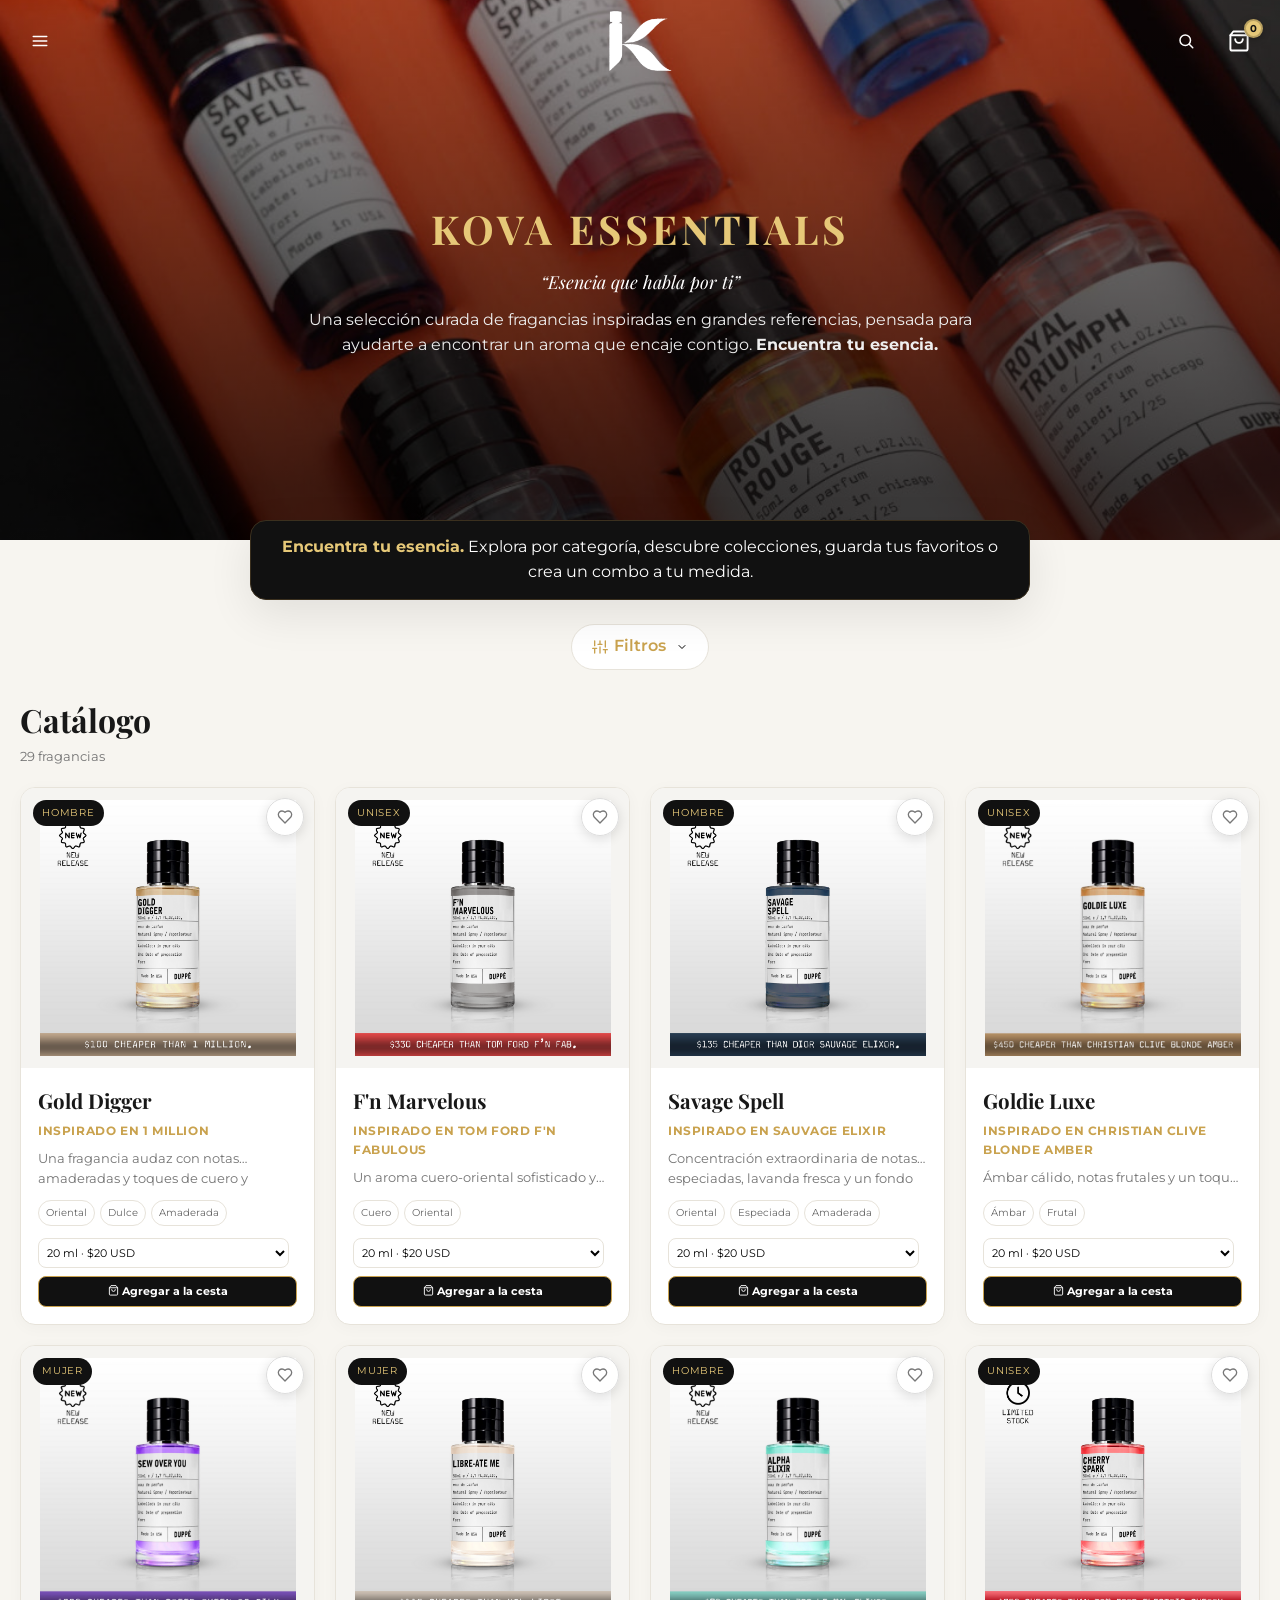
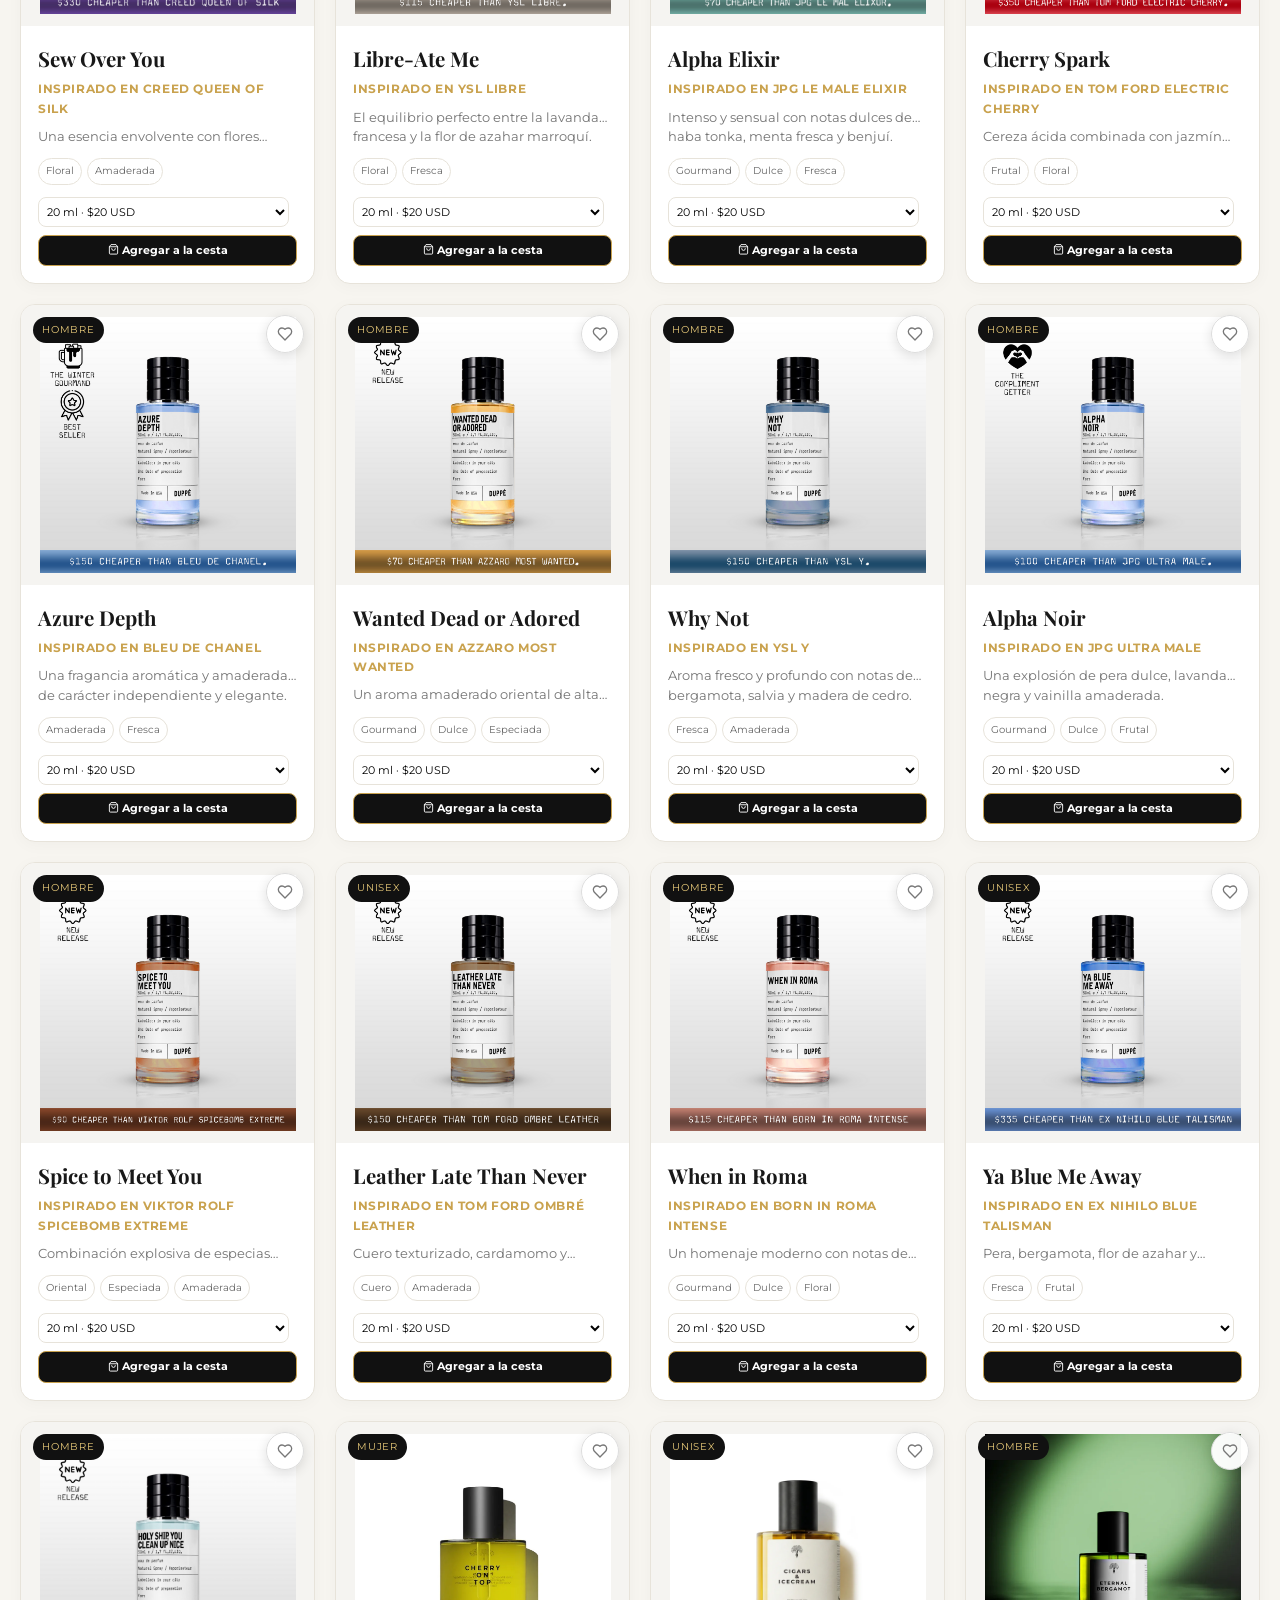
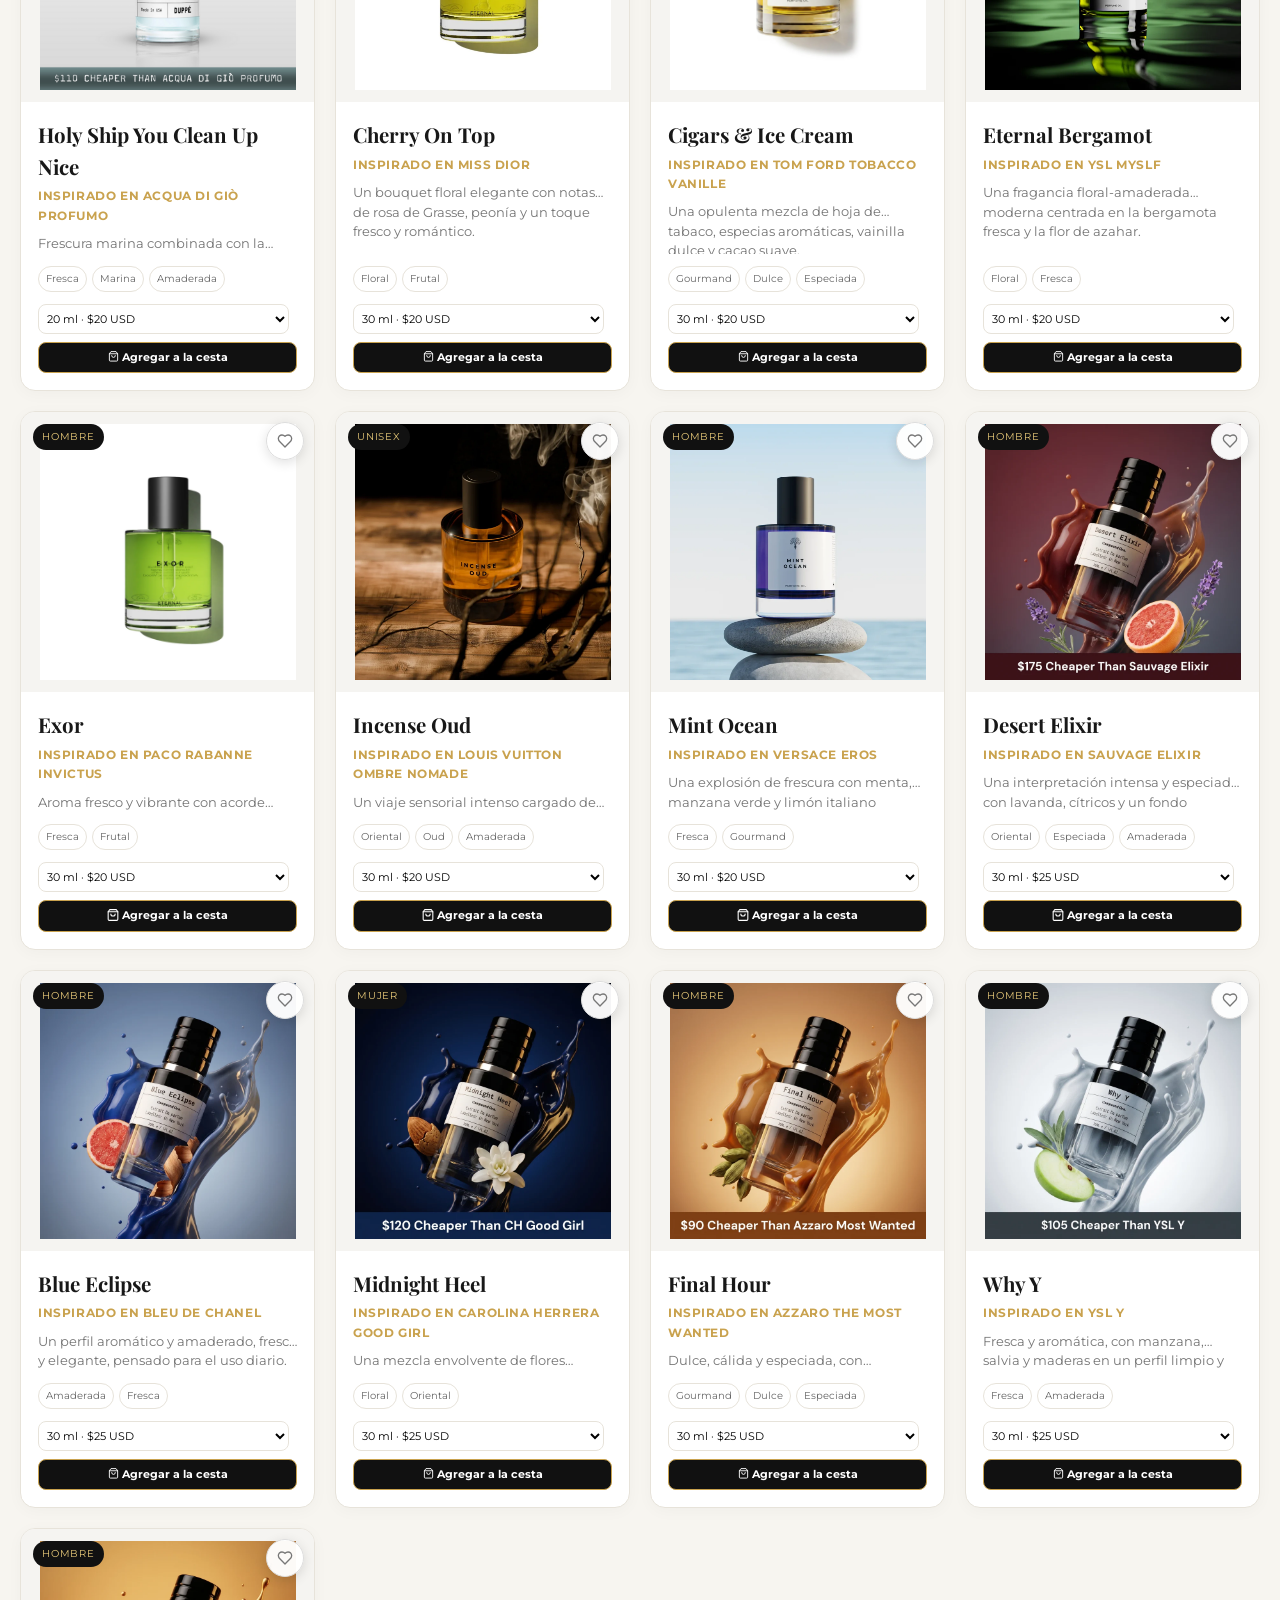
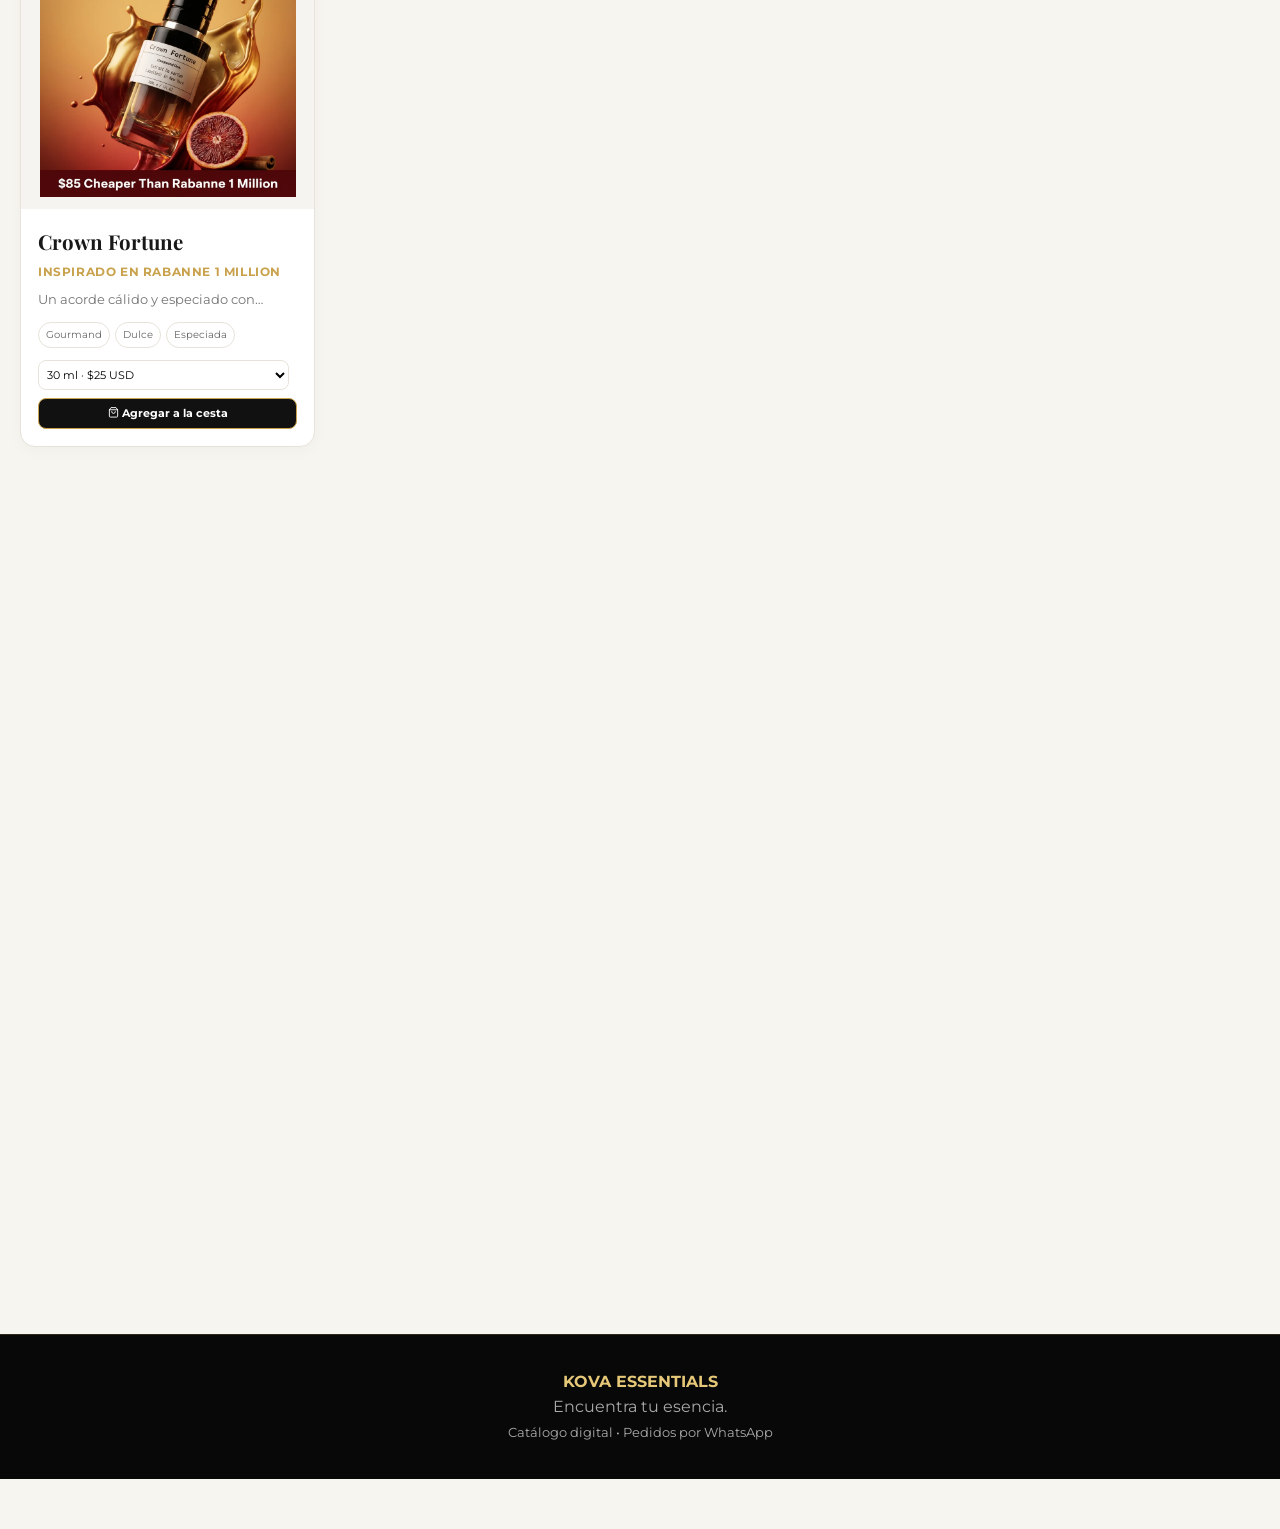
==== index.html @ 46541dad "Add files via upload" ====
<!DOCTYPE html>
<html lang="es">
<head>
<meta charset="UTF-8"><meta name="viewport" content="width=device-width, initial-scale=1.0">
<meta name="color-scheme" content="light dark">
<link rel="preload" as="image" href="img/portada.jpg.JPG">
<title>KOVA Essentials — Encuentra tu esencia</title>
<meta name="description" content="Catálogo de fragancias inspiradas en grandes referencias. Elige tu perfume, crea tu combo con descuento y pide por WhatsApp.">
<meta name="theme-color" content="#080808">
<link rel="preload" as="image" href="img/kova-k-blanca-transparente.png">
<link rel="preload" as="fetch" href="products.json" crossorigin>
<link rel="icon" href="data:image/svg+xml,%3Csvg xmlns=%22http://www.w3.org/2000/svg%22 viewBox=%220 0 64 64%22%3E%3Crect width=%2264%22 height=%2264%22 rx=%2214%22 fill=%22%23080808%22/%3E%3Ctext x=%2232%22 y=%2246%22 font-family=%22Georgia,serif%22 font-size=%2240%22 font-weight=%22700%22 text-anchor=%22middle%22 fill=%22%23c9a24e%22%3EK%3C/text%3E%3C/svg%3E">
<meta property="og:type" content="website">
<meta property="og:site_name" content="KOVA Essentials">
<meta property="og:locale" content="es_LA">
<meta property="og:title" content="KOVA Essentials — Encuentra tu esencia">
<meta property="og:description" content="Catálogo de fragancias inspiradas en grandes referencias. Elige tu perfume, crea tu combo con descuento y pide por WhatsApp.">
<!-- IMPORTANTE: reemplaza por la URL completa, ej. https://tudominio.com/img/portada.jpg -->
<meta property="og:image" content="img/portada.jpg.JPG">
<meta name="twitter:card" content="summary_large_image">
<link rel="preconnect" href="https://fonts.googleapis.com"><link rel="preconnect" href="https://fonts.gstatic.com" crossorigin>
<link href="https://fonts.googleapis.com/css2?family=Montserrat:wght@400;500;600;700&family=Playfair+Display:ital,wght@0,700;1,400&display=swap" rel="stylesheet">
<style>
:root{--ink:#080808;--ink2:#111;--gold:#c9a24e;--gold2:#e6c878;--cream:#f7f5f0;--card:#fff;--text:#181818;--muted:#747474;--line:#e7e3da;--shadow:0 14px 45px rgba(0,0,0,.09);--r:14px}
*{box-sizing:border-box;margin:0;padding:0} body{font-family:Montserrat,sans-serif;background:var(--cream);color:var(--text);line-height:1.55;padding-bottom:50px} body.modal-open{overflow:hidden;height:100vh;touch-action:none} h1,h2,h3,.brand-font{font-family:'Playfair Display',serif} button,input,select{font:inherit} button{cursor:pointer}
header{position:sticky;top:0;left:0;right:0;height:0;z-index:1000;background:transparent;color:#fff;border-bottom:0;backdrop-filter:none;-webkit-backdrop-filter:none}
.header-container{position:absolute;top:0;left:0;right:0;padding:calc(8px + env(safe-area-inset-top,0px)) max(18px,calc((100% - 1284px)/2)) 8px;display:grid;grid-template-columns:1fr auto 1fr;align-items:center;gap:16px;min-height:calc(82px + env(safe-area-inset-top,0px));z-index:12}.header-left{justify-self:start}.header-right{justify-self:end;display:flex;align-items:center;gap:8px}.logo{display:flex;align-items:center;justify-content:center;text-decoration:none;width:86px;height:82px;overflow:visible}.logo-image{width:64px;height:64px;object-fit:contain;display:block;transition:opacity .25s ease,transform .2s ease}.menu-icon-btn,.header-icon-btn{width:44px;height:44px;border:0;background:transparent;color:#fff;border-radius:0;display:grid;place-items:center;font-size:1.14rem;transition:color .25s ease,transform .2s ease;box-shadow:none;text-shadow:0 2px 8px rgba(0,0,0,.82)}.menu-icon-btn:hover,.header-icon-btn:hover{background:transparent;transform:translateY(-1px)}.explore{position:relative}.explore-menu{position:absolute;top:calc(100% + 10px);left:0;width:245px;background:#111;border:1px solid #3a3120;border-radius:12px;padding:8px;display:none;box-shadow:0 20px 45px #0008}.explore.open .explore-menu{display:block}.explore.open .menu-icon-btn{background:#111;color:#fff}.explore.open .menu-icon-btn i{transform:none}.menu-icon-btn i{transition:none}.explore-menu button{width:100%;text-align:left;border:0;background:transparent;color:#eee;padding:11px 12px;border-radius:8px}.explore-menu button:hover{background:#1e1b16;color:var(--gold2)}
.cart-btn{position:relative;border:0;background:transparent;color:#fff;padding:0;width:46px;height:46px;display:grid;place-items:center;font-size:1.32rem;text-shadow:0 2px 9px rgba(0,0,0,.86);transition:color .25s ease,transform .2s ease}.cart-btn:hover{background:transparent;color:inherit;transform:translateY(-1px)}.cart-btn .label{display:none}.badge{position:absolute;right:-1px;top:1px;background:var(--gold2);color:#111;border-radius:50%;min-width:19px;height:19px;font-size:.63rem;font-weight:700;display:grid;place-items:center;border:2px solid rgba(0,0,0,.2);text-shadow:none;box-shadow:0 2px 7px rgba(0,0,0,.25)}




.search-panel{display:none;position:absolute;left:0;right:0;top:100%;padding:12px 18px 14px;background:rgba(247,245,240,.98);border-bottom:1px solid var(--line);box-shadow:0 10px 24px rgba(0,0,0,.08)}.search-panel.open{display:block}.search-panel-inner{max-width:720px;margin:auto;position:relative}.search-panel input{width:100%;height:46px;padding:0 46px 0 18px;border:1px solid var(--line);border-radius:24px;background:#fff;outline:none}.search-panel .search-submit{position:absolute;right:6px;top:5px;width:36px;height:36px;border:0;border-radius:50%;background:#111;color:#fff;display:grid;place-items:center}
.hero{position:relative;min-height:60vh;display:grid;place-items:center;text-align:center;overflow:hidden} .hero-slide{position:absolute;inset:0;background-size:cover;background-position:center;opacity:0;transition:opacity 1.2s,transform 8s;transform:scale(1.04)} .hero-slide.active{opacity:1;transform:scale(1)} .hero::after{content:"";position:absolute;inset:0;background:linear-gradient(180deg,#0005,#000b 90%)} .hero-content{position:relative;z-index:2;max-width:760px;padding:78px 20px 62px;color:#fff} .hero h1{font-size:clamp(1.65rem,3.5vw,2.5rem);letter-spacing:4px;color:var(--gold2)} .hero-tagline{font-family:'Playfair Display';font-style:italic;font-size:1.12rem;margin:8px 0 12px} .hero p{max-width:680px;margin:auto;color:#eee}
.intro{max-width:780px;margin:-20px auto 24px;position:relative;z-index:5;padding:14px 20px;background:#111;color:#fff;border:1px solid #3b301e;border-radius:16px;box-shadow:var(--shadow);text-align:center} .intro strong{color:var(--gold2)}

.controls{max-width:1280px;margin:auto;padding:0 20px 25px} 
.control-top{display:flex;gap:12px;align-items:center;justify-content:center;width:100%} 
.search{position:relative;flex:1;max-width:480px} 
.search input{width:100%;height:46px;padding:0 16px 0 44px;border:1px solid var(--line);border-radius:30px;background:#fff;outline:none} 
.search i{position:absolute;left:17px;top:50%;transform:translateY(-50%);color:var(--muted)}
.drawer-toggle{height:46px;background:#fff;border:1px solid var(--line);padding:0 20px;border-radius:30px;display:flex;align-items:center;gap:10px;font-weight:600;white-space:nowrap} 
.drawer-toggle span{color:var(--gold);display:flex;align-items:center;gap:6px} 
.drawer-toggle .fa-chevron-down{transition:transform .2s;font-size:.8rem}.drawer-toggle.open .fa-chevron-down{transform:rotate(180deg)}

.filter-drawer{display:none;background:#fff;border:1px solid var(--line);padding:18px;border-radius:12px;margin-top:12px} .filter-drawer.open{display:block} .filter-row{display:flex;gap:10px;flex-wrap:wrap} .filter-row select,.filter-row button{padding:10px 12px;border:1px solid var(--line);border-radius:9px;background:#fff} .filter-row button.active{background:#111;color:#fff;border-color:#111} .clear{color:#9b752d}
.catalog-head{max-width:1280px;margin:0 auto 18px;padding:0 20px;display:flex;justify-content:space-between;align-items:center} .catalog-head h2{font-size:2rem} .catalog-head small{color:var(--muted)} .catalog{max-width:1280px;margin:auto;padding:0 20px;display:grid;grid-template-columns:repeat(auto-fill,minmax(265px,1fr));gap:20px}
.card{background:var(--card);border:1px solid var(--line);border-radius:15px;overflow:hidden;box-shadow:0 3px 16px #00000008;transition:.25s;display:flex;flex-direction:column} .card:hover{transform:translateY(-4px);box-shadow:var(--shadow)} .pic{height:280px;background:#f5f4f1;position:relative} .pic img{width:100%;height:100%;object-fit:contain;padding:12px} .tag{position:absolute;left:12px;top:12px;background:#111;color:var(--gold2);padding:5px 9px;border-radius:20px;font-size:.65rem;text-transform:uppercase;letter-spacing:.8px} .fav{position:absolute;right:10px;top:10px;width:38px;height:38px;border-radius:50%;border:1px solid #ddd;background:rgba(255,255,255,.96);display:grid;place-items:center;color:#777;z-index:3;box-shadow:0 3px 12px rgba(0,0,0,.12);transition:.2s}.fav:hover{transform:scale(1.06);border-color:var(--gold);box-shadow:0 5px 16px rgba(0,0,0,.18)} .fav.active{color:#b58a2d;border-color:var(--gold);background:#fffaf0} .card-body{padding:17px;display:flex;flex-direction:column;flex:1} .card h3{font-size:1.28rem} .inspired{font-size:.78rem;color:var(--gold);font-weight:700;text-transform:uppercase;letter-spacing:.6px;margin:4px 0 9px} .desc{font-size:.84rem;color:var(--muted);flex:1;display:-webkit-box;-webkit-box-orient:vertical;-webkit-line-clamp:2;overflow:hidden;text-overflow:ellipsis;line-height:1.45;min-height:2.9em} .chips{display:flex;gap:5px;flex-wrap:wrap;margin:12px 0} .chip{font-size:.65rem;border:1px solid var(--line);padding:4px 7px;border-radius:20px;color:#666} .actions{display:grid;grid-template-columns:1fr auto;gap:8px} 

.variant{width:100%;padding:6px 4px;border:1px solid var(--line);border-radius:8px;background:#fff;font-size:.68rem !important;text-overflow:ellipsis;white-space:nowrap;overflow:hidden} 
.add{grid-column:1/-1;background:#111;color:#fff;border:1px solid var(--gold);padding:8px 4px;border-radius:8px;font-weight:700;font-size:.70rem !important;white-space:nowrap;line-height:1.2;min-width:0;overflow:hidden;text-overflow:ellipsis} .add:hover{background:var(--gold);color:#111}

.empty{grid-column:1/-1;text-align:center;padding:70px 20px;color:var(--muted)}
.section{max-width:1280px;margin:55px auto 0;padding:0 20px} .section-title{display:flex;align-items:end;justify-content:space-between;margin-bottom:16px} .collection-grid{display:grid;grid-template-columns:repeat(5,1fr);gap:12px} 

/* Estilos de las tarjetas de colecciones sin imágenes de fondo */
.collection{
  background:#111;
  color:#fff;
  border:1px solid #312818;
  border-radius:13px;
  padding:22px;
  min-height:140px;
  display:flex;
  flex-direction:column;
  justify-content:space-between;
  text-align:left;
  position: relative;
  overflow: hidden;
  transition: transform 0.3s ease, border-color 0.3s ease;
} 
.collection:hover{border-color:var(--gold); transform: translateY(-3px);} 
.collection h3{color:#fff; z-index: 2;} 
.collection small{color:#eee; margin-top:4px; z-index: 2;} 
.future{opacity:.55; background: #111 !important;}

.combo{background:#111;color:#fff;border-radius:16px;padding:25px;border:1px solid #40351f} .combo-grid{display:grid;grid-template-columns:1.2fr .8fr;gap:20px} .combo-list{display:grid;grid-template-columns:repeat(2,1fr);gap:8px;max-height:360px;overflow:auto;padding-right:5px} .combo-option{background:#181818;border:1px solid #292929;border-radius:9px;padding:10px;display:flex;gap:8px;align-items:center} .combo-option input{accent-color:var(--gold)} .combo-summary{background:#151515;border:1px solid #30291d;border-radius:12px;padding:18px;height:max-content;position:sticky;top:100px} .summary-line{display:flex;justify-content:space-between;margin:8px 0;color:#ddd} .summary-line.total{border-top:1px solid #3a3327;padding-top:12px;color:var(--gold2);font-size:1.25rem;font-weight:700} .combo-btn{width:100%;margin-top:14px;padding:12px;border:0;border-radius:8px;background:var(--gold);font-weight:700}
footer{margin-top:65px;background:#080808;color:#aaa;text-align:center;padding:35px 20px;border-top:1px solid #312818} footer strong{color:var(--gold2)}
.cart-overlay{position:fixed;inset:0;background:#0009;z-index:1090;display:none} .cart-overlay.open{display:block} .cart{position:fixed;right:-430px;top:0;width:min(430px,100%);height:100vh;height:100dvh;max-height:100dvh;background:#fff;z-index:1100;transition:.3s;display:flex;flex-direction:column;overflow:hidden} .cart.open{right:0} .cart-head{background:#111;color:#fff;padding:17px;display:flex;justify-content:space-between;align-items:center} .cart-head button{background:none;border:0;color:#fff;font-size:1.2rem} .cart-body{padding:18px;overflow-y:auto;overflow-x:hidden;flex:1 1 auto;min-height:0;-webkit-overflow-scrolling:touch} .cart-item{display:grid;grid-template-columns:65px 1fr;gap:10px;border-bottom:1px solid var(--line);padding-bottom:13px;margin-bottom:13px} .cart-item img{width:65px;height:65px;object-fit:contain;background:#f5f4f1;border-radius:8px} .qty{display:flex;gap:7px;align-items:center;margin-top:6px} .qty button{width:24px;height:24px;border:1px solid var(--line);background:#fff;border-radius:5px} .cart-foot{padding:14px 18px calc(14px + env(safe-area-inset-bottom));border-top:1px solid var(--line);background:#faf9f5;flex:0 0 auto;position:relative;z-index:2;box-shadow:0 -4px 14px rgba(0,0,0,.06)} .total{display:flex;justify-content:space-between;font-weight:700;margin-bottom:13px} .total b{color:#a27b28} .wa{display:block;text-align:center;text-decoration:none;background:#25d366;color:#fff;padding:13px;border-radius:8px;font-weight:700}
.modal{position:fixed;overflow:hidden;touch-action:auto;inset:0;background:#000a;z-index:1200;display:none;align-items:center;justify-content:center;padding:18px} .modal.open{display:flex} .modal-box{width:min(850px,100%);max-height:90vh;overflow:auto;background:#fff;border-radius:16px;padding:25px;position:relative} .modal-close{position:absolute;right:14px;top:12px;border:0;background:none;font-size:1.4rem} .detail{display:grid;grid-template-columns:320px 1fr;gap:25px} .detail img{width:100%;height:320px;object-fit:contain;background:#f5f4f1;border-radius:12px} .detail h2{font-size:2rem} .detail .meta{color:var(--gold);font-weight:700;text-transform:uppercase;font-size:.8rem}
@media(max-width:800px){.collection-grid{grid-template-columns:1fr 1fr} .combo-grid,.detail{grid-template-columns:1fr} .combo-list{grid-template-columns:1fr} .combo-summary{position:static} .nav .explore-btn span,.cart-btn span.label{display:none}}
@media(max-width:500px){.cart{height:100dvh;max-height:100dvh}.cart-head{padding:15px 16px}.cart-body{padding:14px}.cart-foot{padding:12px 14px calc(12px + env(safe-area-inset-bottom))}.wa{padding:14px 12px;min-height:48px;display:flex;align-items:center;justify-content:center}.total{margin-bottom:10px}.header-container{padding:calc(6px + env(safe-area-inset-top,0px)) max(12px,calc((100% - 1296px)/2)) 6px;min-height:calc(72px + env(safe-area-inset-top,0px))}.logo{width:60px;height:60px}.logo-image{width:48px;height:48px}.menu-icon-btn,.header-icon-btn{width:40px;height:40px}.cart-btn{width:42px;height:42px}.hero{min-height:56vh}.hero-content{padding:62px 16px 46px}.hero h1{font-size:1.4rem;letter-spacing:2.5px}.hero-tagline{font-size:1rem}.hero p{font-size:.78rem}.intro{margin:-12px 14px 18px;padding:11px 14px;font-size:.76rem} .catalog{grid-template-columns:repeat(2,minmax(0,1fr));gap:10px;padding:0 10px} .card .pic{height:190px} .card-body{padding:12px} .card h3{font-size:1.02rem} .desc{font-size:.76rem} .actions{grid-template-columns:1fr} .variant{font-size:.65rem !important;padding:5px 2px} .actions .add{font-size:.68rem !important;padding:7px 2px} .collection-grid{grid-template-columns:1fr} .catalog-head,.controls,.section{padding-left:14px;padding-right:14px}}

@media (prefers-color-scheme: dark){
:root{--ink:#050505;--ink2:#0d0d0d;--gold:#d2ad58;--gold2:#efd58b;--cream:#0b0b0b;--card:#141414;--text:#f4f1ea;--muted:#aaa59a;--line:#2d2b27;--shadow:0 14px 45px rgba(0,0,0,.38)}
body{background:var(--cream);color:var(--text)}
header{background:transparent;color:#fff}.menu-icon-btn,.header-icon-btn,.cart-btn{color:#fff}.menu-icon-btn:hover,.header-icon-btn:hover,.cart-btn:hover{background:transparent;color:inherit}.logo-image{filter:none}.search-panel{background:rgba(11,11,11,.98);border-bottom-color:#2d2b27}.search-panel input{background:#171717;color:#f4f1ea;border-color:#2d2b27}.search-submit{background:#f0d48b!important;color:#111!important}.badge{background:#f0d48b;color:#111;border-color:#0b0b0b}
.search input,.drawer-toggle,.filter-drawer,.filter-row select,.filter-row button,.variant,.fav{background:#171717;color:var(--text);border-color:var(--line)}
.search input::placeholder{color:#8d8a83}.search i{color:#aaa}
.drawer-toggle{color:var(--text)}
.filter-drawer{color:var(--text)}
.filter-row button.active{background:#f1ede3;color:#111;border-color:#f1ede3}
.card{background:var(--card);border-color:var(--line);box-shadow:0 3px 18px rgba(0,0,0,.28)}
.pic{background:#101010}.tag{background:#f0d48b;color:#17120a}.fav{color:#aaa}.fav.active{background:#241e12;color:var(--gold2);border-color:var(--gold)}
.chip{color:#bbb;border-color:#3a3833}.desc{color:#aaa}.inspired{color:var(--gold2)}
.add{background:#f0d48b;color:#111}.add:hover{background:#fff0bd;color:#111}
.combo{background:#111;border-color:#40351f}.combo-option{background:#181818;border-color:#302f2c}.combo-summary{background:#151515;border-color:#30291d}
.cart{background:#121212;color:var(--text)}.cart-head{background:#080808}.cart-item{border-bottom-color:var(--line)}.cart-item img{background:#0d0d0d}.qty button{background:#171717;color:var(--text);border-color:var(--line)}.cart-foot{background:#101010;border-top-color:var(--line)}
.modal-box{background:#141414;color:var(--text)}.detail img{background:#0d0d0d}.detail p{color:#aaa!important}.modal-close{color:var(--text)}
.explore-menu{background:#151515;border-color:#3a3120}.explore-menu button{color:#eee}.explore-menu button:hover{background:#242018;color:var(--gold2)}
}

.menu-icon-btn i{transform:none !important;transition:none !important}
.explore.open .menu-icon-btn i{transform:none !important}
.collection-grid{grid-auto-rows:1fr;align-items:stretch}
.collection{height:100%;min-height:140px;justify-content:space-between}
.collection h3{min-height:2.8em;display:flex;align-items:flex-end}
.collection small{min-height:2.8em;display:flex;align-items:flex-start}
.card{cursor:pointer}
.card .fav,.card .actions,.card select{cursor:auto}
.desc{display:-webkit-box;-webkit-box-orient:vertical;-webkit-line-clamp:1;overflow:hidden;text-overflow:ellipsis;min-height:1.35em}
.catalog-title-wrap{display:flex;align-items:baseline;gap:12px}
@media(max-width:600px){.collection h3{min-height:2.5em}.collection small{min-height:2.5em}}
/* Iconos SVG ligeros (reemplazan Font Awesome) */
.fa-solid,.fa-regular,.fa-brands{display:inline-block;width:1em;height:1em;vertical-align:-.125em;background-color:currentColor;-webkit-mask:var(--i) center/contain no-repeat;mask:var(--i) center/contain no-repeat;font-style:normal}
.fa-bars{--i:url("data:image/svg+xml,%3Csvg xmlns=%22http://www.w3.org/2000/svg%22 viewBox=%220 0 24 24%22 fill=%22none%22 stroke=%22black%22 stroke-width=%222%22 stroke-linecap=%22round%22 stroke-linejoin=%22round%22%3E%3Cpath d=%22M3 6h18M3 12h18M3 18h18%22/%3E%3C/svg%3E")}
.fa-magnifying-glass{--i:url("data:image/svg+xml,%3Csvg xmlns=%22http://www.w3.org/2000/svg%22 viewBox=%220 0 24 24%22 fill=%22none%22 stroke=%22black%22 stroke-width=%222%22 stroke-linecap=%22round%22 stroke-linejoin=%22round%22%3E%3Ccircle cx=%2211%22 cy=%2211%22 r=%227%22/%3E%3Cpath d=%22m21 21-4.3-4.3%22/%3E%3C/svg%3E")}
.fa-bag-shopping{--i:url("data:image/svg+xml,%3Csvg xmlns=%22http://www.w3.org/2000/svg%22 viewBox=%220 0 24 24%22 fill=%22none%22 stroke=%22black%22 stroke-width=%222%22 stroke-linecap=%22round%22 stroke-linejoin=%22round%22%3E%3Cpath d=%22M6 2 3 6v14a2 2 0 0 0 2 2h14a2 2 0 0 0 2-2V6l-3-4Z%22/%3E%3Cpath d=%22M3 6h18%22/%3E%3Cpath d=%22M16 10a4 4 0 0 1-8 0%22/%3E%3C/svg%3E")}
.fa-xmark{--i:url("data:image/svg+xml,%3Csvg xmlns=%22http://www.w3.org/2000/svg%22 viewBox=%220 0 24 24%22 fill=%22none%22 stroke=%22black%22 stroke-width=%222%22 stroke-linecap=%22round%22 stroke-linejoin=%22round%22%3E%3Cpath d=%22M18 6 6 18M6 6l12 12%22/%3E%3C/svg%3E")}
.fa-sliders{--i:url("data:image/svg+xml,%3Csvg xmlns=%22http://www.w3.org/2000/svg%22 viewBox=%220 0 24 24%22 fill=%22none%22 stroke=%22black%22 stroke-width=%222%22 stroke-linecap=%22round%22 stroke-linejoin=%22round%22%3E%3Cpath d=%22M4 21v-7M4 10V3M12 21v-9M12 8V3M20 21v-5M20 12V3M1 14h6M9 8h6M17 16h6%22/%3E%3C/svg%3E")}
.fa-chevron-down{--i:url("data:image/svg+xml,%3Csvg xmlns=%22http://www.w3.org/2000/svg%22 viewBox=%220 0 24 24%22 fill=%22none%22 stroke=%22black%22 stroke-width=%222%22 stroke-linecap=%22round%22 stroke-linejoin=%22round%22%3E%3Cpath d=%22m6 9 6 6 6-6%22/%3E%3C/svg%3E")}
.fa-regular.fa-heart{--i:url("data:image/svg+xml,%3Csvg xmlns=%22http://www.w3.org/2000/svg%22 viewBox=%220 0 24 24%22 fill=%22none%22 stroke=%22black%22 stroke-width=%222%22 stroke-linecap=%22round%22 stroke-linejoin=%22round%22%3E%3Cpath d=%22M19 14c1.49-1.46 3-3.21 3-5.5A5.5 5.5 0 0 0 16.5 3c-1.76 0-3 .5-4.5 2-1.5-1.5-2.74-2-4.5-2A5.5 5.5 0 0 0 2 8.5c0 2.3 1.5 4.05 3 5.5l7 7Z%22/%3E%3C/svg%3E")}
.fa-solid.fa-heart{--i:url("data:image/svg+xml,%3Csvg xmlns=%22http://www.w3.org/2000/svg%22 viewBox=%220 0 24 24%22 fill=%22black%22 stroke=%22black%22 stroke-width=%222%22 stroke-linecap=%22round%22 stroke-linejoin=%22round%22%3E%3Cpath d=%22M19 14c1.49-1.46 3-3.21 3-5.5A5.5 5.5 0 0 0 16.5 3c-1.76 0-3 .5-4.5 2-1.5-1.5-2.74-2-4.5-2A5.5 5.5 0 0 0 2 8.5c0 2.3 1.5 4.05 3 5.5l7 7Z%22/%3E%3C/svg%3E")}
.fa-plus{--i:url("data:image/svg+xml,%3Csvg xmlns=%22http://www.w3.org/2000/svg%22 viewBox=%220 0 24 24%22 fill=%22none%22 stroke=%22black%22 stroke-width=%222%22 stroke-linecap=%22round%22 stroke-linejoin=%22round%22%3E%3Cpath d=%22M5 12h14M12 5v14%22/%3E%3C/svg%3E")}
.fa-trash{--i:url("data:image/svg+xml,%3Csvg xmlns=%22http://www.w3.org/2000/svg%22 viewBox=%220 0 24 24%22 fill=%22none%22 stroke=%22black%22 stroke-width=%222%22 stroke-linecap=%22round%22 stroke-linejoin=%22round%22%3E%3Cpath d=%22M3 6h18M19 6v14a2 2 0 0 1-2 2H7a2 2 0 0 1-2-2V6M8 6V4a2 2 0 0 1 2-2h4a2 2 0 0 1 2 2v2%22/%3E%3C/svg%3E")}
.fa-spray-can-sparkles{--i:url("data:image/svg+xml,%3Csvg xmlns=%22http://www.w3.org/2000/svg%22 viewBox=%220 0 24 24%22 fill=%22none%22 stroke=%22black%22 stroke-width=%222%22 stroke-linecap=%22round%22 stroke-linejoin=%22round%22%3E%3Cpath d=%22M12 3l1.9 5.1L19 10l-5.1 1.9L12 17l-1.9-5.1L5 10l5.1-1.9z%22/%3E%3C/svg%3E")}
.fa-whatsapp{--i:url("data:image/svg+xml,%3Csvg xmlns=%22http://www.w3.org/2000/svg%22 viewBox=%220 0 24 24%22 fill=%22none%22 stroke=%22black%22 stroke-width=%222%22 stroke-linecap=%22round%22 stroke-linejoin=%22round%22%3E%3Cpath d=%22M7.9 20A9 9 0 1 0 4 16.1L2 22Z%22/%3E%3C/svg%3E")}

/* Rendimiento */
.card{transition:transform .25s,box-shadow .25s}
.section{content-visibility:auto;contain-intrinsic-size:auto 500px}
@media (prefers-reduced-motion:reduce){.hero-slide{transition:none;transform:none}.card{transition:none}}
/* Header fijo */
html{scroll-padding-top:70px}
@media(max-width:500px){html{scroll-padding-top:66px}}
/* Botón Favoritos */
.tab-btn{height:42px;padding:0 18px;border:1px solid var(--line);border-radius:30px;background:#fff;color:var(--text);font-weight:600;display:inline-flex;align-items:center;gap:8px;white-space:nowrap;transition:background .2s,color .2s,border-color .2s}
.tab-btn:hover{border-color:var(--gold)}
.tab-btn.active{background:#111;color:#fff;border-color:#111}.tab-btn.active i{color:var(--gold2)}
@media (prefers-color-scheme: dark){.tab-btn{background:#171717}.tab-btn.active{background:#f1ede3;color:#111;border-color:#f1ede3}.tab-btn.active i{color:#9b752d}}
/* Accesibilidad */
:focus-visible{outline:2px solid var(--gold);outline-offset:2px}
.card-link{background:none;border:0;padding:0;color:inherit;font:inherit;text-align:left;cursor:pointer}
.card-link:hover{color:var(--gold)}
.cart{visibility:hidden;transition:right .3s,visibility 0s linear .3s}.cart.open{visibility:visible;transition:right .3s}
/* Rebote del contador */
@keyframes badgePop{0%{transform:scale(1)}40%{transform:scale(1.55)}70%{transform:scale(.9)}100%{transform:scale(1)}}
.badge.pop{animation:badgePop .45s ease}
@media (prefers-reduced-motion:reduce){.badge.pop{animation:none}.cart,.cart.open{transition:none}}
/* Header -> barra compacta con transición fluida */
.header-container::before{content:"";position:absolute;inset:0;z-index:-1;background:rgba(8,8,8,.94);-webkit-backdrop-filter:blur(10px);backdrop-filter:blur(10px);border-bottom:1px solid rgba(201,162,78,.25);box-shadow:0 2px 18px rgba(0,0,0,.35);opacity:0;transition:opacity .45s ease;pointer-events:none}
header.compact .header-container::before{opacity:1}
.header-container{--hp:18px;--ease:cubic-bezier(.22,1,.36,1);transition:min-height .5s var(--ease)}
header.compact .header-container{min-height:calc(56px + env(safe-area-inset-top,0px))}
.header-left{grid-column:1;grid-row:1}.header-right{grid-column:3;grid-row:1}
.logo{grid-area:auto;position:absolute;left:50%;top:50%;transform:translate(-50%,-50%);transition:opacity .35s ease .1s,transform .5s var(--ease),visibility 0s}
header.compact .logo{opacity:0;transform:translate(-50%,-50%) scale(.8);visibility:hidden;pointer-events:none;transition:opacity .25s ease,transform .5s var(--ease),visibility 0s linear .3s}
#searchToggle{transition:opacity .3s ease .1s,visibility 0s,color .25s ease,transform .2s ease}
header.compact #searchToggle{opacity:0;visibility:hidden;pointer-events:none;transition:opacity .2s ease,visibility 0s linear .2s}
header.compact .search-panel{display:none}
.bar-search{grid-area:auto;position:absolute;left:50%;top:50%;width:min(560px,calc(100% - 2*(var(--hp) + var(--rs,58px))));display:flex;align-items:center;transform:translate(-50%,-50%);opacity:0;visibility:hidden;pointer-events:none;clip-path:inset(0 40% 0 40% round 24px);transition:opacity .25s ease,clip-path .5s var(--ease),visibility 0s linear .5s}
header.compact .bar-search{opacity:1;visibility:visible;pointer-events:auto;clip-path:inset(0 0 0 0 round 24px);transition:opacity .4s ease .1s,clip-path .55s var(--ease) .05s,visibility 0s}
.bar-search>i{position:absolute;left:15px;color:rgba(255,255,255,.65);font-size:.9rem;pointer-events:none}
.bar-search input{width:100%;height:40px;padding:0 14px 0 40px;text-overflow:ellipsis;border:1px solid rgba(255,255,255,.2);border-radius:24px;background:rgba(255,255,255,.12);color:#fff;font-size:16px;outline:none;transition:background .2s,border-color .2s;-webkit-appearance:none;appearance:none}
.bar-search input::placeholder{color:rgba(255,255,255,.6)}
.bar-search input:not(:placeholder-shown){padding-right:40px}
.bar-search input:focus{background:rgba(255,255,255,.18);border-color:var(--gold)}
.bar-search input::-webkit-search-cancel-button{display:none}
.bar-clear{position:absolute;right:6px;width:30px;height:30px;border:0;border-radius:50%;background:transparent;color:#fff;display:grid;place-items:center}
.bar-clear[hidden]{display:none!important}
@media(max-width:500px){.header-container{--hp:12px;--rs:54px}.bar-search>i{left:13px}.bar-search input{height:38px;padding-left:36px}.bar-search input::placeholder{font-size:13.5px}}
@media (prefers-reduced-motion:reduce){header::before,.header-container,.logo,.bar-search,#searchToggle{transition-duration:.01ms!important;transition-delay:0s!important}}
/* Menú lateral (drawer) */
.fa-table-cells-large{--i:url("data:image/svg+xml,%3Csvg xmlns=%22http://www.w3.org/2000/svg%22 viewBox=%220 0 24 24%22 fill=%22none%22 stroke=%22black%22 stroke-width=%222%22 stroke-linecap=%22round%22 stroke-linejoin=%22round%22%3E%3Crect x=%223%22 y=%223%22 width=%227%22 height=%227%22 rx=%221%22/%3E%3Crect x=%2214%22 y=%223%22 width=%227%22 height=%227%22 rx=%221%22/%3E%3Crect x=%2214%22 y=%2214%22 width=%227%22 height=%227%22 rx=%221%22/%3E%3Crect x=%223%22 y=%2214%22 width=%227%22 height=%227%22 rx=%221%22/%3E%3C/svg%3E")}
.fa-gift{--i:url("data:image/svg+xml,%3Csvg xmlns=%22http://www.w3.org/2000/svg%22 viewBox=%220 0 24 24%22 fill=%22none%22 stroke=%22black%22 stroke-width=%222%22 stroke-linecap=%22round%22 stroke-linejoin=%22round%22%3E%3Crect x=%223%22 y=%228%22 width=%2218%22 height=%224%22 rx=%221%22/%3E%3Cpath d=%22M12 8v13%22/%3E%3Cpath d=%22M19 12v7a2 2 0 0 1-2 2H7a2 2 0 0 1-2-2v-7%22/%3E%3Cpath d=%22M7.5 8a2.5 2.5 0 0 1 0-5A4.8 8 0 0 1 12 8a4.8 8 0 0 1 4.5-5 2.5 2.5 0 0 1 0 5%22/%3E%3C/svg%3E")}
.menu-overlay{position:fixed;inset:0;z-index:1;background:rgba(0,0,0,.62);opacity:0;visibility:hidden;transition:opacity .4s ease,visibility 0s linear .4s}
.explore.open .menu-overlay{opacity:1;visibility:visible;transition:opacity .4s ease,visibility 0s}
.explore-menu{display:flex;flex-direction:column;position:fixed;z-index:2;top:0;left:0;bottom:0;width:min(86vw,340px);height:100vh;height:100dvh;margin:0;padding:0;background:#0d0d0d;border:0;border-right:1px solid #3a3120;border-radius:0 20px 20px 0;box-shadow:12px 0 50px rgba(0,0,0,.55);opacity:1;visibility:hidden;pointer-events:none;transform:translateX(-104%);transition:transform .5s cubic-bezier(.22,1,.36,1),visibility 0s linear .5s}
.explore.open .explore-menu{display:flex;visibility:visible;pointer-events:auto;transform:none;transition:transform .5s cubic-bezier(.22,1,.36,1),visibility 0s}
.drawer-head{display:flex;align-items:center;justify-content:space-between;gap:12px;padding:calc(16px + env(safe-area-inset-top)) 16px 14px 20px;border-bottom:1px solid #2e271a}
.drawer-brand{display:flex;align-items:center;gap:12px;font-family:'Playfair Display',serif;font-weight:700;font-size:.95rem;letter-spacing:3px;color:var(--gold2)}
.drawer-brand img{width:40px;height:40px;object-fit:contain}
.explore-menu .drawer-close{width:40px;height:40px;padding:0;border-radius:50%;display:grid;place-items:center;font-size:1.1rem;color:#fff;border:1px solid #2e271a;flex:none}
.drawer-body{flex:1;min-height:0;overflow-y:auto;overscroll-behavior:contain;-webkit-overflow-scrolling:touch;padding:14px 12px}
.drawer-body>button{display:flex;align-items:center;gap:14px;position:relative;padding:15px 14px;font-size:1rem}
.drawer-body>button i{color:var(--gold2);flex:none;font-size:1.15rem}
.drawer-body>button.active{color:var(--gold2)}
.drawer-body>button.active::before{content:"";position:absolute;left:0;top:12px;bottom:12px;width:3px;border-radius:3px;background:var(--gold)}
.menu-count{margin-left:auto;min-width:24px;padding:1px 8px;border-radius:12px;background:var(--gold);color:#111;font-size:.72rem;font-weight:700;text-align:center}
.menu-count:empty{display:none}
.menu-sub{display:flex;flex-wrap:wrap;gap:8px;padding:2px 8px 12px 52px}
.menu-sub button{width:auto;padding:8px 14px;border:1px solid #3a3120;border-radius:20px;background:transparent;color:#ddd;font-size:.85rem}
.menu-sub button:hover{background:#1e1b16;color:var(--gold2);border-color:var(--gold)}
.menu-sub button.active{background:var(--gold);border-color:var(--gold);color:#111;font-weight:600}
.menu-sep{height:1px;background:#2e271a;margin:8px 10px}
.drawer-foot{padding:16px 20px calc(16px + env(safe-area-inset-bottom));border-top:1px solid #2e271a;text-align:center}
.drawer-foot p{font-family:'Playfair Display',serif;font-style:italic;color:var(--gold2);margin-bottom:12px}
.drawer-foot a{display:flex;align-items:center;justify-content:center;gap:8px;padding:12px;border:1px solid #3a3120;border-radius:10px;color:#eee;text-decoration:none;font-size:.88rem;font-weight:600}
.drawer-foot a:hover{border-color:var(--gold);color:var(--gold2)}
.explore.open .drawer-body>*{animation:drawerItem .5s cubic-bezier(.22,1,.36,1) both}
.drawer-body>*:nth-child(1){animation-delay:.12s}.drawer-body>*:nth-child(2){animation-delay:.17s}.drawer-body>*:nth-child(3){animation-delay:.22s}.drawer-body>*:nth-child(4){animation-delay:.27s}.drawer-body>*:nth-child(5){animation-delay:.32s}.drawer-body>*:nth-child(6){animation-delay:.37s}
@keyframes drawerItem{from{opacity:0;transform:translateX(-14px)}to{opacity:1;transform:none}}
@media (prefers-reduced-motion:reduce){.explore-menu,.explore.open .explore-menu,.menu-overlay,.explore.open .menu-overlay{transition-duration:.01ms!important;transition-delay:0s!important}.explore.open .drawer-body>*{animation:none}}
/* Zonas seguras (iPhone: barra de estado / notch) */
.hero-content{padding-top:calc(78px + env(safe-area-inset-top,0px))}
html{scroll-padding-top:calc(70px + env(safe-area-inset-top,0px))}
.cart-head{padding-top:calc(17px + env(safe-area-inset-top,0px))}
.combo-summary{top:calc(100px + env(safe-area-inset-top,0px))}
@media(max-width:500px){.hero-content{padding-top:calc(62px + env(safe-area-inset-top,0px))}html{scroll-padding-top:calc(66px + env(safe-area-inset-top,0px))}.cart-head{padding-top:calc(15px + env(safe-area-inset-top,0px))}}
@media(max-width:800px){.combo-summary{top:auto}}
#searchToggle{position:relative}
#searchToggle.has-query::after{content:"";position:absolute;top:9px;right:9px;width:9px;height:9px;border-radius:50%;background:var(--gold2);box-shadow:0 0 0 2px rgba(0,0,0,.45)}
/* Preloader */
#preloader{position:fixed;inset:0;z-index:3000;display:grid;place-items:center;background:radial-gradient(circle at 50% 40%,#1b150b 0%,#080808 62%);transition:opacity .8s ease,visibility 0s linear .8s,transform .9s cubic-bezier(.22,1,.36,1)}
#preloader.hide{opacity:0;visibility:hidden;transform:scale(1.04);pointer-events:none}
.pl-inner{display:flex;flex-direction:column;align-items:center;gap:22px;transition:transform .9s cubic-bezier(.22,1,.36,1),opacity .6s ease}
#preloader.hide .pl-inner{transform:translateY(-10px) scale(1.12);opacity:0}
.pl-logo{width:92px;height:92px;object-fit:contain;animation:plLogo 1.1s cubic-bezier(.22,1,.36,1) both,plGlow 2.6s ease-in-out 1.1s infinite}
.pl-brand{font-family:'Playfair Display',serif;font-weight:700;letter-spacing:.42em;padding-left:.42em;font-size:.82rem;color:#e6c878;opacity:0;animation:plFade .9s ease .5s forwards}
.pl-bar{width:132px;height:2px;border-radius:2px;background:rgba(255,255,255,.12);overflow:hidden;opacity:0;animation:plFade .6s ease .7s forwards}
.pl-bar span{display:block;height:100%;width:42%;border-radius:2px;background:linear-gradient(90deg,transparent,#e6c878,transparent);animation:plSlide 1.3s ease-in-out infinite}
@keyframes plLogo{from{opacity:0;transform:scale(.86) translateY(8px);filter:blur(6px)}to{opacity:1;transform:none;filter:blur(0)}}
@keyframes plGlow{0%,100%{filter:drop-shadow(0 0 0 rgba(230,200,120,0))}50%{filter:drop-shadow(0 0 18px rgba(230,200,120,.45))}}
@keyframes plFade{to{opacity:1}}
@keyframes plSlide{from{transform:translateX(-120%)}to{transform:translateX(320%)}}
body.loading{overflow:hidden}
@media (prefers-reduced-motion:reduce){.pl-logo,.pl-brand,.pl-bar,.pl-bar span{animation:none;opacity:1}#preloader,.pl-inner{transition-duration:.01ms!important}}
#dbg{position:fixed;left:6px;bottom:78px;z-index:5000;max-width:92vw;padding:8px 10px;border-radius:8px;background:rgba(0,0,0,.82);color:#7CFC9A;font:11px/1.35 ui-monospace,Menlo,monospace;white-space:pre-wrap;pointer-events:none}
/* Compensación Chrome iOS para paneles a pantalla completa */
.explore-menu{top:var(--shift,0px);height:auto}
.cart{top:var(--shift,0px);bottom:0;height:auto;max-height:none}
</style></head>
<body class="loading">
<div id="preloader" role="status" aria-label="Cargando"><div class="pl-inner"><img class="pl-logo" src="img/kova-k-blanca-transparente.png" alt="" width="92" height="92"><div class="pl-brand">KOVA ESSENTIALS</div><div class="pl-bar"><span></span></div></div></div>
<noscript><style>#preloader{display:none}body.loading{overflow:auto}</style></noscript>
<header><div class="header-container"><div class="header-left"><div class="explore" id="explore"><button class="menu-icon-btn" id="exploreBtn" aria-expanded="false" aria-haspopup="true" aria-label="Explorar KOVA" title="Explorar KOVA"><i class="fa-solid fa-bars"></i></button><div class="menu-overlay" id="menuOverlay"></div><nav class="explore-menu" aria-label="Menú principal">
<div class="drawer-head"><div class="drawer-brand"><img src="img/kova-k-blanca-transparente.png" alt="" width="40" height="40" decoding="async"><span>KOVA</span></div><button class="drawer-close" id="menuClose" aria-label="Cerrar menú"><i class="fa-solid fa-xmark"></i></button></div>
<div class="drawer-body">
<button data-jump="catalog"><i class="fa-solid fa-spray-can-sparkles"></i><span>Catálogo</span></button>
<div class="menu-sub"><button data-category="todos">Todos</button><button data-category="hombre">Hombre</button><button data-category="mujer">Mujer</button><button data-category="unisex">Unisex</button></div>
<button data-jump="collections"><i class="fa-solid fa-table-cells-large"></i><span>Colecciones</span></button>
<button data-jump="combo"><i class="fa-solid fa-gift"></i><span>Crea tu Combo</span></button>
<div class="menu-sep"></div>
<button data-jump="favorites" id="menuFav"><i class="fa-regular fa-heart" id="menuFavIcon"></i><span>Favoritos</span><span class="menu-count" id="menuFavCount"></span></button>
</div>
<div class="drawer-foot"><p>Esencia que habla por ti</p><a id="menuWa" href="https://wa.me/5355360008" target="_blank" rel="noopener"><i class="fa-brands fa-whatsapp"></i> Escríbenos por WhatsApp</a></div>
</nav></div></div><a class="logo" href="#top" aria-label="KOVA"><img class="logo-image" src="img/kova-k-blanca-transparente.png" alt="KOVA" width="64" height="64" decoding="async"></a><div class="bar-search" role="search"><i class="fa-solid fa-magnifying-glass" aria-hidden="true"></i><input id="barSearch" type="search" placeholder="Buscar perfume o referencia" autocomplete="off" aria-label="Buscar perfume"><button class="bar-clear" id="barClear" hidden aria-label="Borrar búsqueda"><i class="fa-solid fa-xmark"></i></button></div><div class="header-right"><button class="header-icon-btn" id="searchToggle" aria-expanded="false" aria-label="Buscar" title="Buscar"><i class="fa-solid fa-magnifying-glass"></i></button><button class="cart-btn" id="cartToggle" aria-expanded="false" aria-label="Cesta" title="Cesta"><i class="fa-solid fa-bag-shopping"></i><span class="badge" id="cartCount" aria-live="polite">0</span></button></div></div></header>
<section class="hero" id="top"><div class="hero-slide active" style="background-image:url('img/portada.jpg.JPG')"></div><div class="hero-slide" data-bg="img/IMG_2723.PNG"></div><div class="hero-content"><h1>KOVA ESSENTIALS</h1><div class="hero-tagline">“Esencia que habla por ti”</div><p>Una selección curada de fragancias inspiradas en grandes referencias, pensada para ayudarte a encontrar un aroma que encaje contigo. <strong>Encuentra tu esencia.</strong></p></div></section>
<div class="intro"><strong>Encuentra tu esencia.</strong> Explora por categoría, descubre colecciones, guarda tus favoritos o crea un combo a tu medida.</div>

<section class="controls" id="catalog">
  <div class="control-top">
    <button class="drawer-toggle" id="filterToggle" aria-expanded="false">
      <span><i class="fa-solid fa-sliders"></i> Filtros</span>
      <i class="fa-solid fa-chevron-down"></i>
    </button>
  </div>
  <div class="filter-drawer" id="filterDrawer">
    <div class="filter-row">
      <select id="categoryFilter"><option value="todos">Categoría: Todas</option><option value="hombre">Hombre</option><option value="mujer">Mujer</option><option value="unisex">Unisex</option></select>
      <select id="familyFilter"><option value="todos">Familia olfativa: Todas</option><option>Amaderada</option><option>Oriental</option><option>Fresca</option><option>Floral</option><option>Gourmand</option><option>Cuero</option><option>Ámbar</option><option>Frutal</option></select>
      <select id="collectionFilter"><option value="todos">Colección: Todas</option><option value="duppe">Duppé</option><option value="eternals">Eternals Perfume Oil</option><option value="compoundone">Compound One</option></select>
      <button id="favFilter"><i class="fa-regular fa-heart"></i> Solo favoritos</button>
      <button class="clear" id="clearFilters">Limpiar</button>
    </div>
  </div>
</section>

<div class="catalog-head">
  <div>
    <h2>Catálogo</h2>
    <small id="resultCount"></small>
  </div>
</div>

<main class="catalog" id="catalogGrid"><div class="empty">Cargando catálogo…</div></main>
<section class="section" id="collections"><div class="section-title"><div><h2>Colecciones</h2><small>Explora por universo</small></div></div><div class="collection-grid"><button class="collection" data-collection="duppe"><h3>Duppé</h3><small>Inspiraciones de la colección principal</small></button><button class="collection" data-collection="eternals"><h3>Eternals Perfume Oil</h3><small>Una línea para descubrir nuevas esencias</small></button><button class="collection" data-collection="compoundone"><h3>Compound One</h3><small>Extrait de Parfum · 30 ml</small></button><button class="collection future" disabled><h3>Victoria’s Secret</h3><small>Próximamente</small></button><button class="collection future" disabled><h3>Orientales & Turcos</h3><small>Próximamente</small></button></div></section>
<section class="section" id="combo"><div class="section-title"><div><h2>Crea tu Combo</h2><small>Selecciona tus fragancias y obtén descuento progresivo por cantidad.</small></div></div><div class="combo"><div class="combo-grid"><div><div class="combo-list" id="comboList"></div></div><div class="combo-summary"><div class="summary-line"><span>Fragancias</span><span id="comboQty">0</span></div><div class="summary-line"><span>Subtotal</span><span id="comboSubtotal">$0 USD</span></div><div class="summary-line"><span>Descuento</span><span id="comboDiscount">$0 USD</span></div><div class="summary-line total"><span>Total</span><span id="comboTotal">$0 USD</span></div><small id="comboHint" style="color:#999">Selecciona al menos 2 fragancias.</small><button class="combo-btn" id="addCombo" disabled><i class="fa-solid fa-plus"></i> Agregar combo a la cesta</button></div></div></div></section>
<footer><strong>KOVA ESSENTIALS</strong><p>Encuentra tu esencia.</p><small>Catálogo digital • Pedidos por WhatsApp</small></footer>
<div class="cart-overlay" id="overlay"></div><aside class="cart" id="cart" role="dialog" aria-modal="true" aria-label="Cesta de compras"><div class="cart-head"><strong>Tu cesta</strong><button id="closeCart" aria-label="Cerrar cesta"><i class="fa-solid fa-xmark"></i></button></div><div class="cart-body" id="cartItems"></div><div class="cart-foot"><div class="total"><span>Total</span><b id="cartTotal">$0 USD</b></div><a class="wa" id="sendWhatsApp" href="#"><i class="fa-brands fa-whatsapp"></i> Pedir por WhatsApp</a></div></aside>
<div class="modal" id="detailModal" role="dialog" aria-modal="true" aria-label="Detalle del producto"><div class="modal-box"><button class="modal-close" id="detailClose" aria-label="Cerrar"><i class="fa-solid fa-xmark"></i></button><div id="detailContent"></div></div></div>
<script>
let products=[];
let WHATSAPP='5355360008'; // se puede cambiar en products.json ("whatsapp")
function load(k){try{const v=JSON.parse(localStorage.getItem(k)||'[]');return Array.isArray(v)?v:[]}catch(e){return []}}
let cartReady=false;
const byId=id=>products.find(p=>p.id===id);
const variantOf=(p,size)=>p.variants.find(v=>v.size===size);
function pctFor(n){return n>=6?.15:n>=4?.10:n>=2?.05:0}
function comboTotals(ids){const sub=ids.reduce((s,id)=>s+byId(id).variants[0].priceUSD,0),pct=pctFor(ids.length),disc=sub*pct;return{sub,pct,disc,total:sub-disc}}
// El carrito guarda solo id/tamaño/cantidad; los precios siempre se calculan desde el catálogo actual
let cart=[], favorites=new Set(load('kovaFavorites'));
function loadCart(){cart=load('kovaCart').filter(x=>x&&(x.combo?Array.isArray(x.ids)&&x.ids.length>1&&x.ids.every(i=>byId(i)):byId(x.id)&&variantOf(byId(x.id),x.size))).map(x=>x.combo?{combo:true,uid:x.uid||String(Math.random()),ids:x.ids}:{id:x.id,size:x.size,quantity:Math.max(1,Number(x.quantity)||1)})}
let filters={category:'todos',family:'todos',collection:'todos',favorites:false}, slides=[...document.querySelectorAll('.hero-slide')], slide=0;
const siteHeader=document.querySelector('header');
const $=id=>document.getElementById(id); function money(n){return `$${n.toFixed(2).replace('.00','')} USD`}
function nextSlide(){slides[slide]?.classList.remove('active');slide=(slide+1)%slides.length;slides[slide]?.classList.add('active')}
let slideTimer=null;
function startSlides(){if(!slideTimer&&slides.length>1&&!matchMedia('(prefers-reduced-motion: reduce)').matches)slideTimer=setInterval(nextSlide,5500)}
function stopSlides(){clearInterval(slideTimer);slideTimer=null}
document.addEventListener('visibilitychange',()=>document.hidden?stopSlides():startSlides());
window.addEventListener('load',()=>{slides.forEach(s=>{if(s.dataset.bg)s.style.backgroundImage=`url('${s.dataset.bg}')`});startSlides()});
function save(){localStorage.setItem('kovaCart',JSON.stringify(cart));localStorage.setItem('kovaFavorites',JSON.stringify([...favorites]))}
function filtered(){const q=$('barSearch').value.toLowerCase().trim();return products.filter(p=>(filters.category==='todos'||p.category===filters.category)&&(filters.family==='todos'||p.family===filters.family)&&(filters.collection==='todos'||p.collection===filters.collection)&&(!filters.favorites||favorites.has(p.id))&&(!q||[p.name,p.ref,p.desc,p.family,...p.tags].join(' ').toLowerCase().includes(q)))}
function updateMenuState(){
  document.querySelectorAll('.explore-menu [data-category]').forEach(b=>{const on=b.dataset.category===filters.category;b.classList.toggle('active',on);b.setAttribute('aria-pressed',on)});
  const fv=filters.favorites;$('menuFav').classList.toggle('active',fv);$('menuFavIcon').className=`fa-${fv?'solid':'regular'} fa-heart`;
  $('menuFavCount').textContent=favorites.size||'';
}
function render(){updateMenuState();const items=filtered();$('resultCount').textContent=`${items.length} fragancia${items.length===1?'':'s'}`; $('catalogGrid').innerHTML=items.length?items.map(p=>card(p)).join(''):`<div class="empty"><i class="fa-solid fa-magnifying-glass" style="font-size:2rem;margin-bottom:12px"></i><p>${filters.favorites&&!favorites.size?'Aún no tienes favoritos. Toca el corazón en una fragancia para guardarla.':'No encontramos fragancias con esos criterios.'}</p><button class="tab-btn" onclick="clearFilters()" style="margin-top:14px">Ver todo</button></div>`}
function card(p){return `<article class="card" onclick="openDetail(${p.id})"><div class="pic"><span class="tag">${p.category}</span><button class="fav ${favorites.has(p.id)?'active':''}" onclick="event.stopPropagation();toggleFav(${p.id})" aria-label="Favorito: ${p.ref}" aria-pressed="${favorites.has(p.id)}"><i class="fa-${favorites.has(p.id)?'solid':'regular'} fa-heart"></i></button><img src="${p.img}" alt="${p.ref}" width="400" height="400" loading="lazy" decoding="async" onerror="this.style.opacity=.2"></div><div class="card-body"><h3><button class="card-link" onclick="event.stopPropagation();openDetail(${p.id})">${p.ref}</button></h3><div class="inspired">Inspirado en ${p.name}</div><p class="desc">${p.desc}</p><div class="chips">${[...new Set([p.family,...p.tags])].map(t=>`<span class="chip">${t}</span>`).join('')}</div><div class="actions" onclick="event.stopPropagation()"><select class="variant" id="v-${p.id}">${p.variants.map((v,i)=>`<option value="${i}">${v.size} · $${v.priceUSD} USD</option>`).join('')}</select><button class="add" onclick="addToCart(${p.id})"><i class="fa-solid fa-bag-shopping"></i> Agregar a la cesta</button></div></div></article>`}
function toggleFav(id){favorites.has(id)?favorites.delete(id):favorites.add(id);save();render();updateFavButtons()}
function updateFavButtons(){const on=filters.favorites,n=favorites.size,ic=`<i class="fa-${on?'solid':'regular'} fa-heart"></i>`;const b=$('favFilter');b.classList.toggle('active',on);b.innerHTML=`${ic} Solo favoritos`;}
function clearFilters(){filters={category:'todos',family:'todos',collection:'todos',favorites:false};$('barSearch').value='';updateBarClear();$('categoryFilter').value='todos';$('familyFilter').value='todos';$('collectionFilter').value='todos';render();updateFavButtons()}
window.clearFilters=clearFilters;
function addToCart(id,variantIndex=null){const p=byId(id),sel=$(`v-${id}`);const v=p.variants[variantIndex??Number(sel.value)];let item=cart.find(x=>!x.combo&&x.id===id&&x.size===v.size);if(item)item.quantity++;else cart.push({id,size:v.size,quantity:1});save();updateCart()}
function addCombo(){const ids=[...document.querySelectorAll('.combo-check:checked')].map(x=>Number(x.value));if(ids.length<2)return;cart.push({combo:true,uid:Date.now()+'-'+Math.random().toString(36).slice(2,7),ids});save();updateCart();openCart();document.querySelectorAll('.combo-check').forEach(x=>x.checked=false);updateCombo()}
function updateCart(){
  let total=0,count=0;const lines=[];
  const html=cart.map((x,i)=>{
    if(x.combo){
      const t=comboTotals(x.ids),names=x.ids.map(id=>byId(id).ref),pctTxt=Math.round(t.pct*100);
      total+=t.total;count+=x.ids.length;
      lines.push(`• Combo ${x.ids.length} fragancias (${names.join(', ')}) — ${money(t.total)} (−${pctTxt}% incluido)`);
      const first=byId(x.ids[0]);
      return `<div class="cart-item"><img src="${first.img}" alt="${first.ref}" width="65" height="65" loading="lazy" decoding="async"><div><b>Combo · ${x.ids.length} fragancias</b><small style="display:block;color:#777">${names.join(', ')}</small><small style="display:block;color:#777"><s>${money(t.sub)}</s> → <b>${money(t.total)}</b> (−${pctTxt}%)</small><div class="qty"><button onclick="removeItem(${i})" style="margin-left:auto;width:auto;padding:0 8px;color:#b44;border:0;background:none" aria-label="Quitar combo"><i class="fa-solid fa-trash"></i></button></div></div></div>`;
    }
    const p=byId(x.id),v=variantOf(p,x.size),sub=v.priceUSD*x.quantity;
    total+=sub;count+=x.quantity;
    lines.push(`• *${p.ref}* (${x.size}) × ${x.quantity} — ${money(sub)}`);
    return `<div class="cart-item"><img src="${p.img}" alt="${p.ref}" width="65" height="65" loading="lazy" decoding="async"><div><b>${p.ref}</b><small style="display:block;color:#777">${x.size} • ${money(v.priceUSD)}</small><div class="qty"><button onclick="qty(${i},-1)" aria-label="Quitar una unidad">−</button><b>${x.quantity}</b><button onclick="qty(${i},1)" aria-label="Agregar una unidad">+</button><button onclick="removeItem(${i})" style="margin-left:auto;color:#b44;border:0;background:none" aria-label="Quitar"><i class="fa-solid fa-trash"></i></button></div></div></div>`;
  }).join('');
  $('cartItems').innerHTML=cart.length?html:`<div style="text-align:center;color:#888;padding:60px 10px">Tu cesta está vacía.</div>`;
  const prevCount=Number($('cartCount').textContent)||0;$('cartCount').textContent=count;if(cartReady&&count>prevCount){const bd=$('cartCount');bd.classList.remove('pop');void bd.offsetWidth;bd.classList.add('pop')}$('cartTotal').textContent=money(total);
  const msg=['Hola! Quisiera realizar el siguiente pedido en *KOVA Essentials*:','',...lines,'',`*Total:* ${money(total)}`].join('\n');
  $('sendWhatsApp').href=cart.length?`https://wa.me/${WHATSAPP}?text=${encodeURIComponent(msg)}`:'#';
}
function qty(i,d){if(!cart[i]||cart[i].combo)return;cart[i].quantity+=d;if(cart[i].quantity<=0)cart.splice(i,1);save();updateCart()} function removeItem(i){cart.splice(i,1);save();updateCart()}
function lockPage(){document.body.classList.add('modal-open')} function unlockPage(){if(!$('cart').classList.contains('open')&&!$('detailModal').classList.contains('open')&&!$('explore').classList.contains('open'))document.body.classList.remove('modal-open')} let cartFocus=null,detailFocus=null;
function openCart(){cartFocus=document.activeElement;$('cart').classList.add('open');$('overlay').classList.add('open');$('cartToggle').setAttribute('aria-expanded','true');lockPage();setTimeout(()=>$('closeCart').focus(),50)} function closeCart(){$('cart').classList.remove('open');$('overlay').classList.remove('open');$('cartToggle').setAttribute('aria-expanded','false');unlockPage();(cartFocus&&cartFocus.focus?cartFocus:$('cartToggle')).focus()}
function closeDetail(){$('detailModal').classList.remove('open');unlockPage();if(detailFocus&&detailFocus.focus)detailFocus.focus()}
function closeExplore(){$('explore').classList.remove('open');$('exploreBtn').setAttribute('aria-expanded','false');unlockPage()}
let hdrScrolled=false,hdrSearching=false;
function applyHeader(){siteHeader.classList.toggle('compact',hdrScrolled||hdrSearching);$('searchToggle').classList.toggle('has-query',!!$('barSearch').value)}
function setSearch(open){hdrSearching=open;applyHeader();$('searchToggle').setAttribute('aria-expanded',open);if(open)$('barSearch').focus({preventScroll:true});else $('barSearch').blur()}
function openDetail(id){detailFocus=document.activeElement;const p=products.find(x=>x.id===id);$('detailContent').innerHTML=`<div class="detail"><img src="${p.img}" alt="${p.ref}" width="320" height="320" decoding="async"><div><div class="meta">${p.category} • ${p.family}</div><h2>${p.ref}</h2><p style="color:var(--gold);font-weight:600;margin:5px 0 15px">Inspirado en ${p.name}</p><p style="color:#666">${p.desc}</p><div class="chips" style="margin-top:18px">${p.tags.map(t=>`<span class="chip">${t}</span>`).join('')}<span class="chip">${p.collection==='duppe'?'Duppé':p.collection==='eternals'?'Eternals Perfume Oil':'Compound One'}</span></div><select class="variant" id="detail-v-${p.id}">${p.variants.map((v,i)=>`<option value="${i}">${v.size} · $${v.priceUSD} USD</option>`).join('')}</select><button class="add" style="margin-top:12px" onclick="addToCart(${p.id},Number(document.getElementById('detail-v-${p.id}').value));closeDetail()">Agregar a la cesta</button></div></div>`;$('detailModal').classList.add('open');lockPage();setTimeout(()=>$('detailClose').focus(),50)}
function updateCombo(){const checked=[...document.querySelectorAll('.combo-check:checked')];let sub=checked.reduce((s,c)=>s+Number(c.dataset.price),0),n=checked.length;const pct=pctFor(n),disc=sub*pct;$('comboQty').textContent=n;$('comboSubtotal').textContent=money(sub);$('comboDiscount').textContent=disc?`−${money(disc)}`:'$0 USD';$('comboTotal').textContent=money(sub-disc);$('comboHint').textContent=n<2?'Selecciona al menos 2 fragancias.':`Descuento aplicado: ${Math.round(pct*100)}%`;$('addCombo').disabled=n<2}
function renderCombo(){$('comboList').innerHTML=products.map(p=>{const v=p.variants[0];return `<label class="combo-option"><input class="combo-check" type="checkbox" value="${p.id}" data-price="${v.priceUSD}"><span><b>${p.ref}</b><small style="display:block;color:#999">${v.size} • ${v.priceUSD} USD</small></span></label>`}).join('');document.querySelectorAll('.combo-check').forEach(x=>x.addEventListener('change',updateCombo))}

$('searchToggle').addEventListener('click',()=>setSearch(true));let searchT;
function updateBarClear(){$('barClear').hidden=!$('barSearch').value;applyHeader()}
function queueSearch(){
  updateBarClear();
  clearTimeout(searchT);
  searchT=setTimeout(()=>{render();
    if($('barSearch').value){const r=$('catalogGrid').getBoundingClientRect();if(r.bottom<0||r.top>innerHeight)$('catalog').scrollIntoView({behavior:'smooth'})}
  },150);
}
function clearSearch(){$('barSearch').value='';queueSearch();if(hdrScrolled)$('barSearch').focus();else setSearch(false)}
$('barSearch').addEventListener('input',queueSearch);
$('barSearch').addEventListener('keydown',e=>{
  if(e.key==='Escape'){$('barSearch').value='';queueSearch();$('barSearch').blur();if(!hdrScrolled)setSearch(false)}
  else if(e.key==='Enter'){e.preventDefault();$('barSearch').blur();$('catalog').scrollIntoView({behavior:'smooth'})}
});
$('barSearch').addEventListener('blur',()=>setTimeout(()=>{if(hdrSearching&&!$('barSearch').value)setSearch(false)},200));
$('barClear').addEventListener('click',clearSearch);$('categoryFilter').addEventListener('change',e=>{filters.category=e.target.value;render()});$('familyFilter').addEventListener('change',e=>{filters.family=e.target.value;render()});$('collectionFilter').addEventListener('change',e=>{filters.collection=e.target.value;render()});$('favFilter').addEventListener('click',()=>{filters.favorites=!filters.favorites;render();updateFavButtons()});$('clearFilters').addEventListener('click',clearFilters);$('filterToggle').addEventListener('click',()=>{const open=$('filterDrawer').classList.toggle('open');$('filterToggle').classList.toggle('open',open);$('filterToggle').setAttribute('aria-expanded',open);});$('cartToggle').addEventListener('click',openCart);$('closeCart').addEventListener('click',closeCart);$('overlay').addEventListener('click',closeCart);$('detailClose').addEventListener('click',()=>{closeDetail()});$('detailModal').addEventListener('click',e=>{if(e.target.id==='detailModal'){closeDetail()}});$('addCombo').addEventListener('click',addCombo);

// Control de apertura/cierre de la hamburguesa y bloqueo de scroll
$('exploreBtn').addEventListener('click',()=>{
  const isOpen = $('explore').classList.toggle('open');$('exploreBtn').setAttribute('aria-expanded',isOpen);if(isOpen)setTimeout(()=>$('menuClose').focus(),60);
  if(isOpen) lockPage(); else unlockPage();
});
document.addEventListener('click',e=>{
  if(!$('explore').contains(e.target) && $('explore').classList.contains('open')){closeExplore();
  }
});
$('menuOverlay').addEventListener('click',closeExplore);$('menuWa').addEventListener('click',closeExplore);
document.querySelectorAll('.explore-menu button').forEach(b=>b.addEventListener('click',()=>{
  if(b.dataset.category){
    filters.category=b.dataset.category;$('categoryFilter').value=b.dataset.category;filters.family='todos';filters.collection='todos';filters.favorites=false;$('familyFilter').value='todos';$('collectionFilter').value='todos';render();updateFavButtons();$('catalog').scrollIntoView({behavior:'smooth'})
  }else if(b.dataset.jump){
    if(b.dataset.jump==='favorites'){filters.category='todos';filters.family='todos';filters.collection='todos';filters.favorites=true;$('categoryFilter').value='todos';$('familyFilter').value='todos';$('collectionFilter').value='todos';render();updateFavButtons();$('catalog').scrollIntoView({behavior:'smooth'})
    }else{document.getElementById(b.dataset.jump)?.scrollIntoView({behavior:'smooth'})}
  }
  closeExplore();
}));
document.querySelectorAll('.collection').forEach(b=>b.addEventListener('click',()=>{if(b.dataset.collection){filters.collection=b.dataset.collection;$('collectionFilter').value=b.dataset.collection;render();$('catalog').scrollIntoView({behavior:'smooth'})}}));
document.addEventListener('keydown',e=>{
  const cartOpen=$('cart').classList.contains('open'),modalOpen=$('detailModal').classList.contains('open');
  if(e.key==='Escape'){
    if(modalOpen)closeDetail();
    else if(cartOpen)closeCart();
    else if($('explore').classList.contains('open')){closeExplore();$('exploreBtn').focus()}
    else if(hdrSearching){$('barSearch').value='';queueSearch();setSearch(false);$('searchToggle').focus()}
    return;
  }
  const exploreOpen=$('explore').classList.contains('open');
  if(e.key!=='Tab'||!(cartOpen||modalOpen||exploreOpen))return;
  const box=modalOpen?$('detailModal').querySelector('.modal-box'):cartOpen?$('cart'):$('explore').querySelector('.explore-menu');
  const f=[...box.querySelectorAll('a[href],button:not([disabled]),select,input')].filter(el=>el.offsetParent!==null);
  if(!f.length)return;
  const first=f[0],last=f[f.length-1];
  if(!box.contains(document.activeElement)){e.preventDefault();first.focus()}
  else if(e.shiftKey&&document.activeElement===first){e.preventDefault();last.focus()}
  else if(!e.shiftKey&&document.activeElement===last){e.preventDefault();first.focus()}
});
const plStart=performance.now();let loadedWin=document.readyState==='complete',loadedData=false;
function hidePreloader(){const pl=$('preloader');if(!pl||pl.dataset.done)return;pl.dataset.done='1';
  setTimeout(()=>{pl.classList.add('hide');document.body.classList.remove('loading');setTimeout(()=>pl.remove(),1000)},Math.max(0,1200-(performance.now()-plStart)))}
function maybeHide(){if(loadedWin&&loadedData)hidePreloader()}
window.addEventListener('load',()=>{loadedWin=true;maybeHide()});
setTimeout(hidePreloader,8000);
async function init(){
  try{
    const r=await fetch('products.json',{cache:'no-cache'});
    if(!r.ok)throw new Error('HTTP '+r.status);
    const d=await r.json();
    if(!Array.isArray(d.products))throw new Error('Formato inválido');
    products=d.products;if(d.whatsapp)WHATSAPP=String(d.whatsapp);
  }catch(err){
    console.error('No se pudo cargar products.json:',err);
    $('resultCount').textContent='';
    $('catalogGrid').innerHTML='<div class="empty"><p>No se pudo cargar el catálogo. Recarga la página o inténtalo más tarde.</p></div>';
    loadedData=true;maybeHide();
    return;
  }
  $('menuWa').href='https://wa.me/'+WHATSAPP;loadCart();renderCombo();render();updateCart();cartReady=true;updateFavButtons();
  loadedData=true;maybeHide();
}
init();
const isCriOS=typeof navigator!=='undefined'&&/CriOS/.test(navigator.userAgent);
function syncHeader(){const s=hdrScrolled?scrollY>10:scrollY>50;if(s===hdrScrolled)return;hdrScrolled=s;applyHeader()}
/* Chrome iOS: al hacer scroll, su barra superior se pliega y el viewport visible baja unos píxeles (visualViewport.offsetTop),
   dejando el borde del header oculto. Medimos cuánto queda por encima de lo visible y lo bajamos esa cantidad. */
let shift=0,fixUntil=0,fixRaf=0;
function fixTopObscured(){
  const c=document.querySelector('.header-container');if(!c)return;
  const next=Math.max(0,Math.round(shift-c.getBoundingClientRect().top));
  if(next===shift)return;
  shift=next;c.style.top=shift+'px';document.documentElement.style.setProperty('--shift',shift+'px');
}
function pumpFix(){fixTopObscured();fixRaf=performance.now()<fixUntil?requestAnimationFrame(pumpFix):0}
function kickFix(){fixUntil=performance.now()+800;if(!fixRaf)fixRaf=requestAnimationFrame(pumpFix)}
addEventListener('scroll',kickFix,{passive:true});addEventListener('touchmove',kickFix,{passive:true});addEventListener('resize',kickFix);addEventListener('orientationchange',kickFix);
if(window.visualViewport){visualViewport.addEventListener('resize',kickFix);visualViewport.addEventListener('scroll',kickFix)}
kickFix();
if(typeof location!=='undefined'&&/[?&]debug\b/.test(location.search)){
  const box=document.createElement('div');box.id='dbg';document.body.appendChild(box);
  const probe=document.createElement('div');probe.style.cssText='position:fixed;top:0;left:0;width:0;padding-top:env(safe-area-inset-top,0px);visibility:hidden';document.body.appendChild(probe);
  let tOff='-';const tch=e=>{const t=e.touches[0];if(t)tOff=Math.round(t.screenY-t.clientY)};addEventListener('touchstart',tch,{passive:true});addEventListener('touchmove',tch,{passive:true});
  const upd=()=>{const vv=window.visualViewport||{};const r=document.querySelector('.header-container').getBoundingClientRect();
    box.textContent=['UA: '+(navigator.userAgent.match(/(CriOS|Version|FxiOS)\/[\d.]+/)||['?'])[0],'chrome-ios: '+isCriOS,'env(top): '+getComputedStyle(probe).paddingTop,'innerH: '+innerHeight+'  vv.h: '+Math.round(vv.height||0),'vv.offsetTop: '+Math.round(vv.offsetTop||0)+'  scrollY: '+Math.round(scrollY),'screen: '+screen.width+'x'+screen.height,'header top: '+Math.round(r.top)+'  shift: '+shift,'touch screenY-clientY: '+tOff].join('\n')};
  upd();addEventListener('scroll',upd,{passive:true});addEventListener('touchmove',upd,{passive:true});addEventListener('resize',upd);if(window.visualViewport)visualViewport.addEventListener('resize',upd);
}
syncHeader();let hdrTick=false;window.addEventListener('scroll',()=>{if(hdrTick)return;hdrTick=true;requestAnimationFrame(()=>{hdrTick=false;syncHeader()})},{passive:true});
</script></body></html>
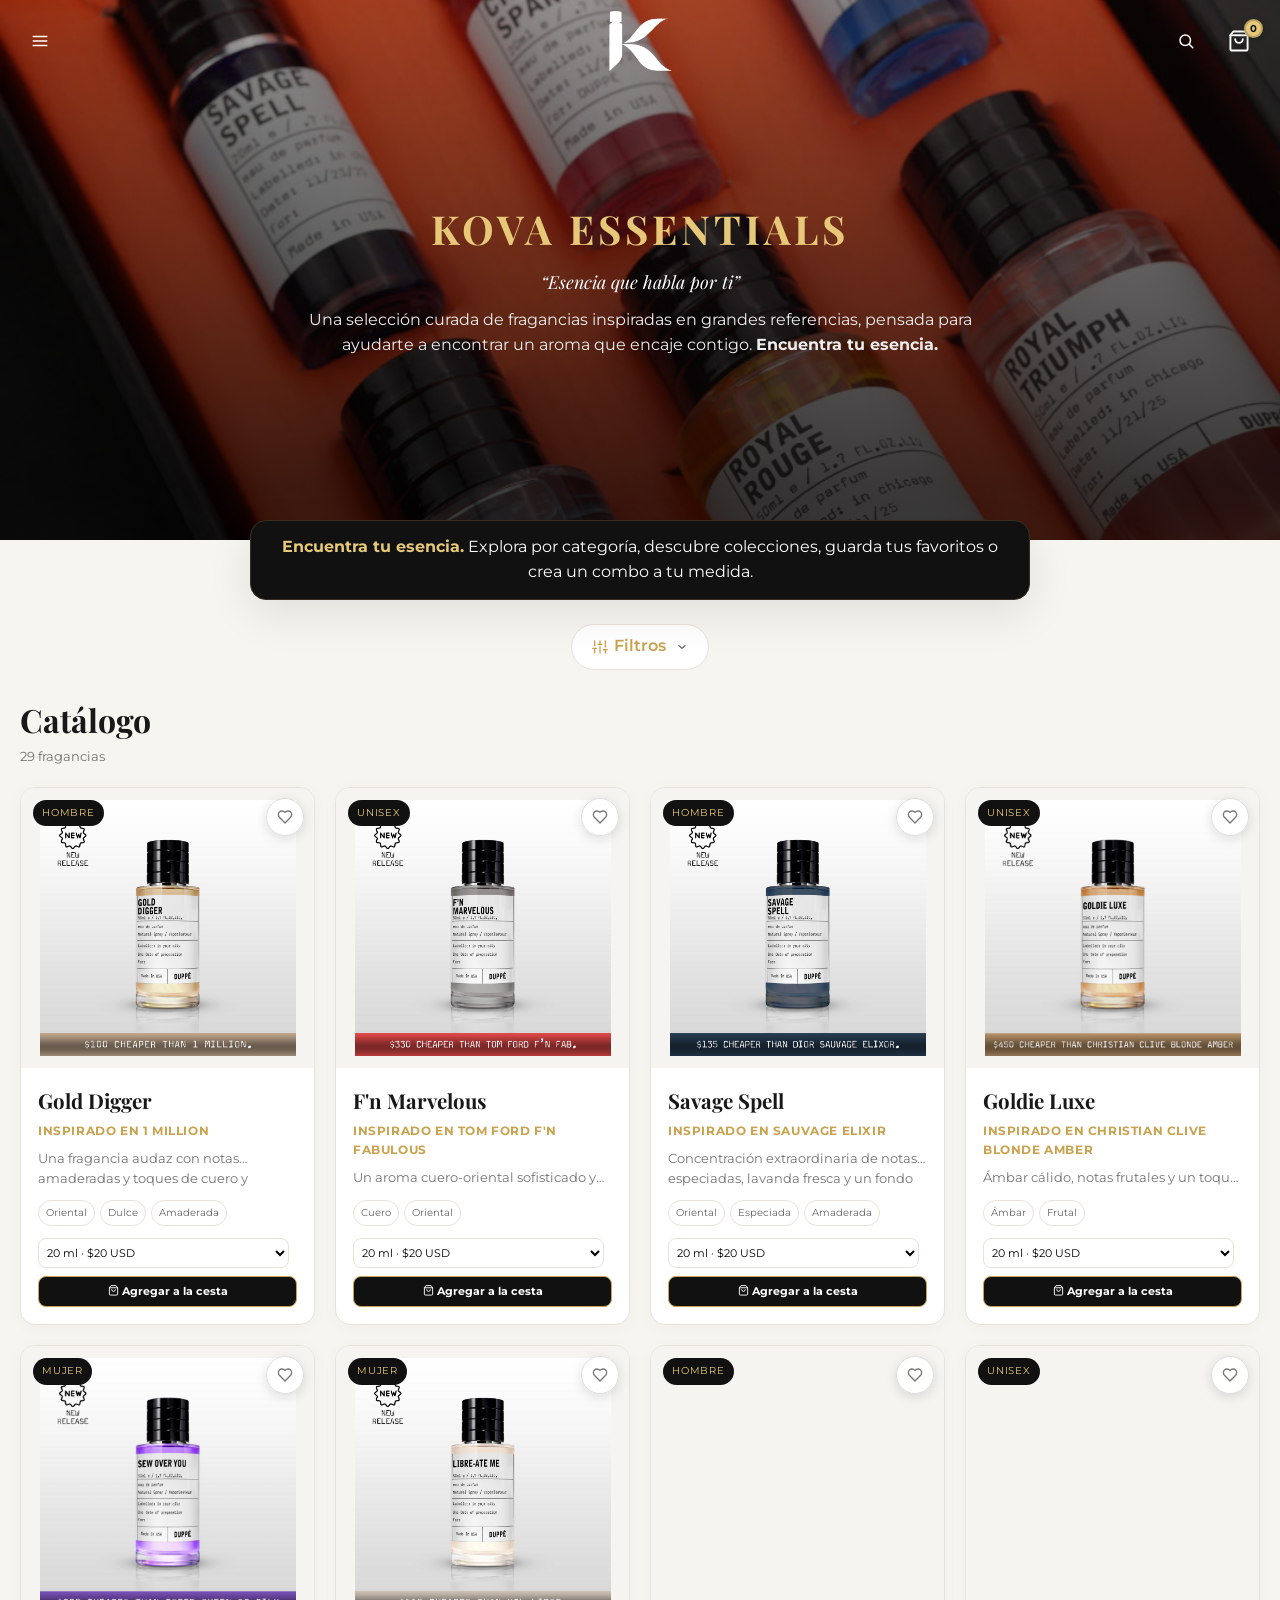
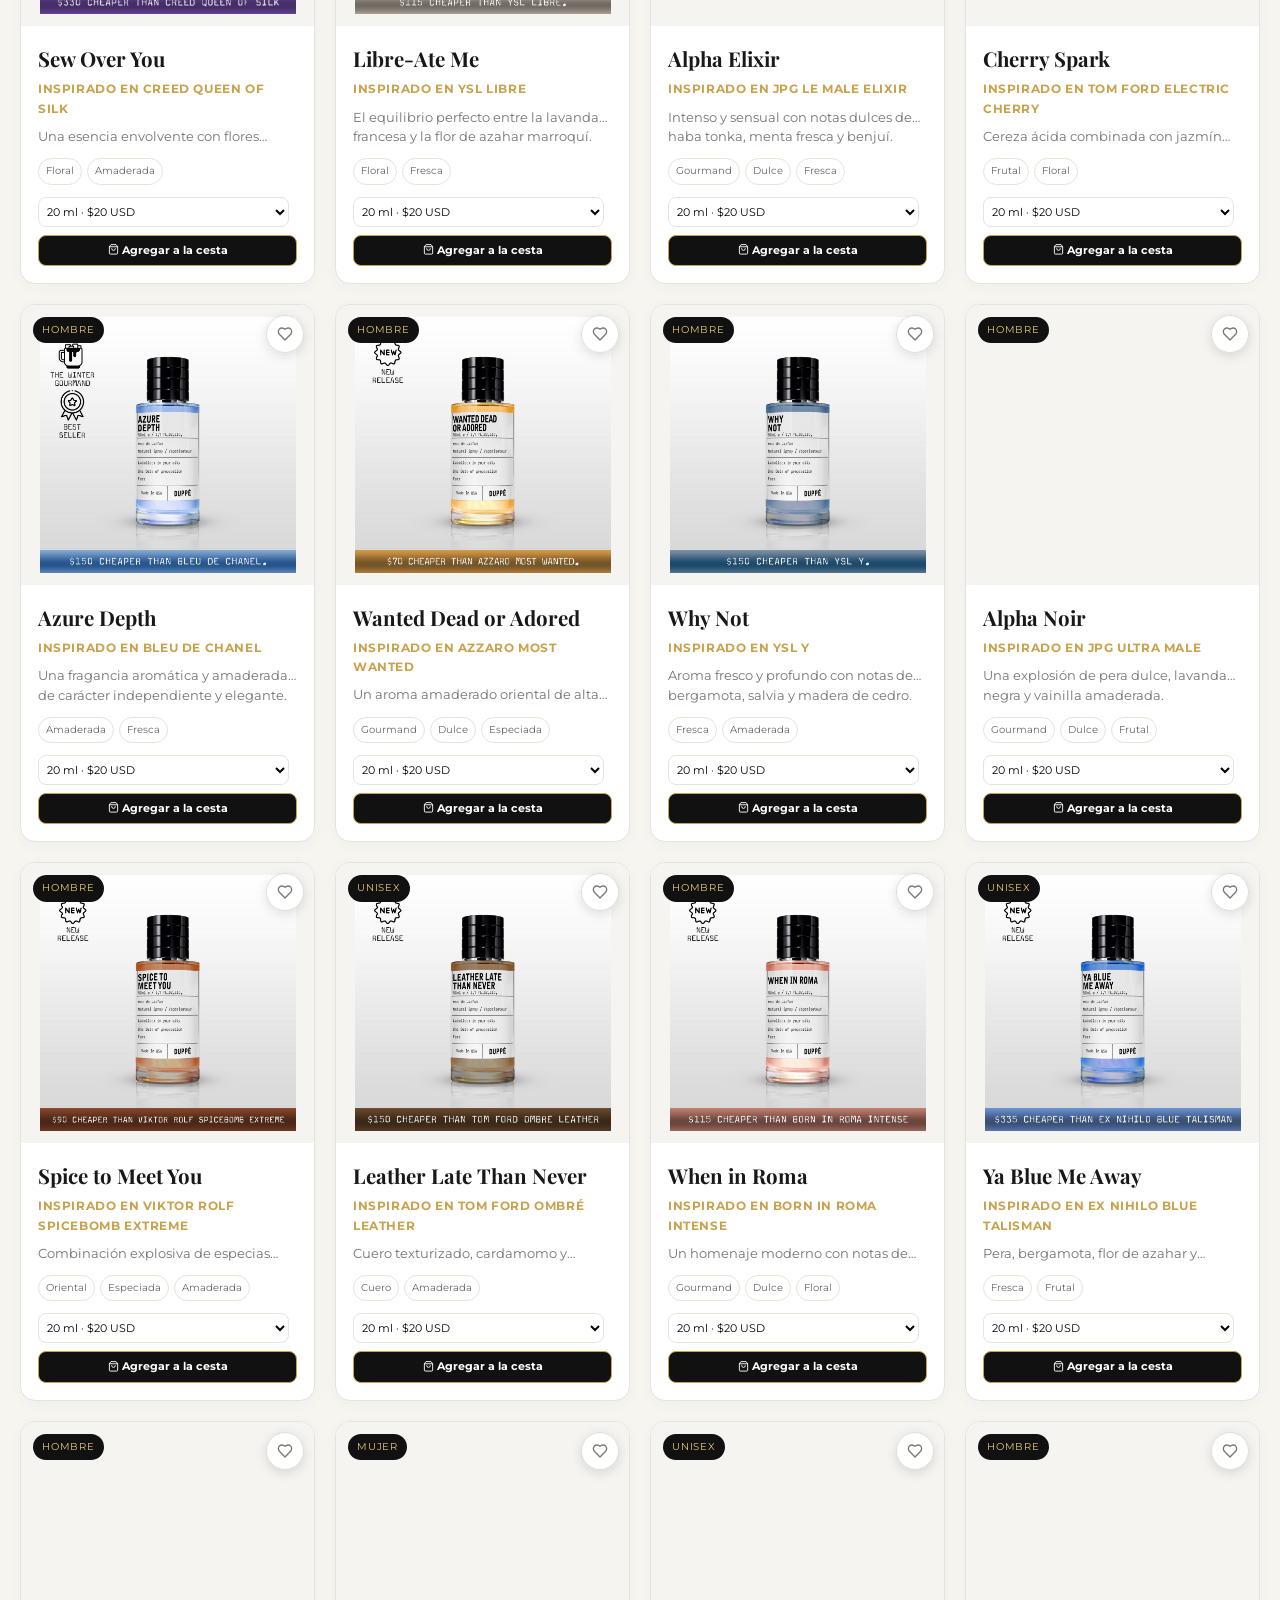
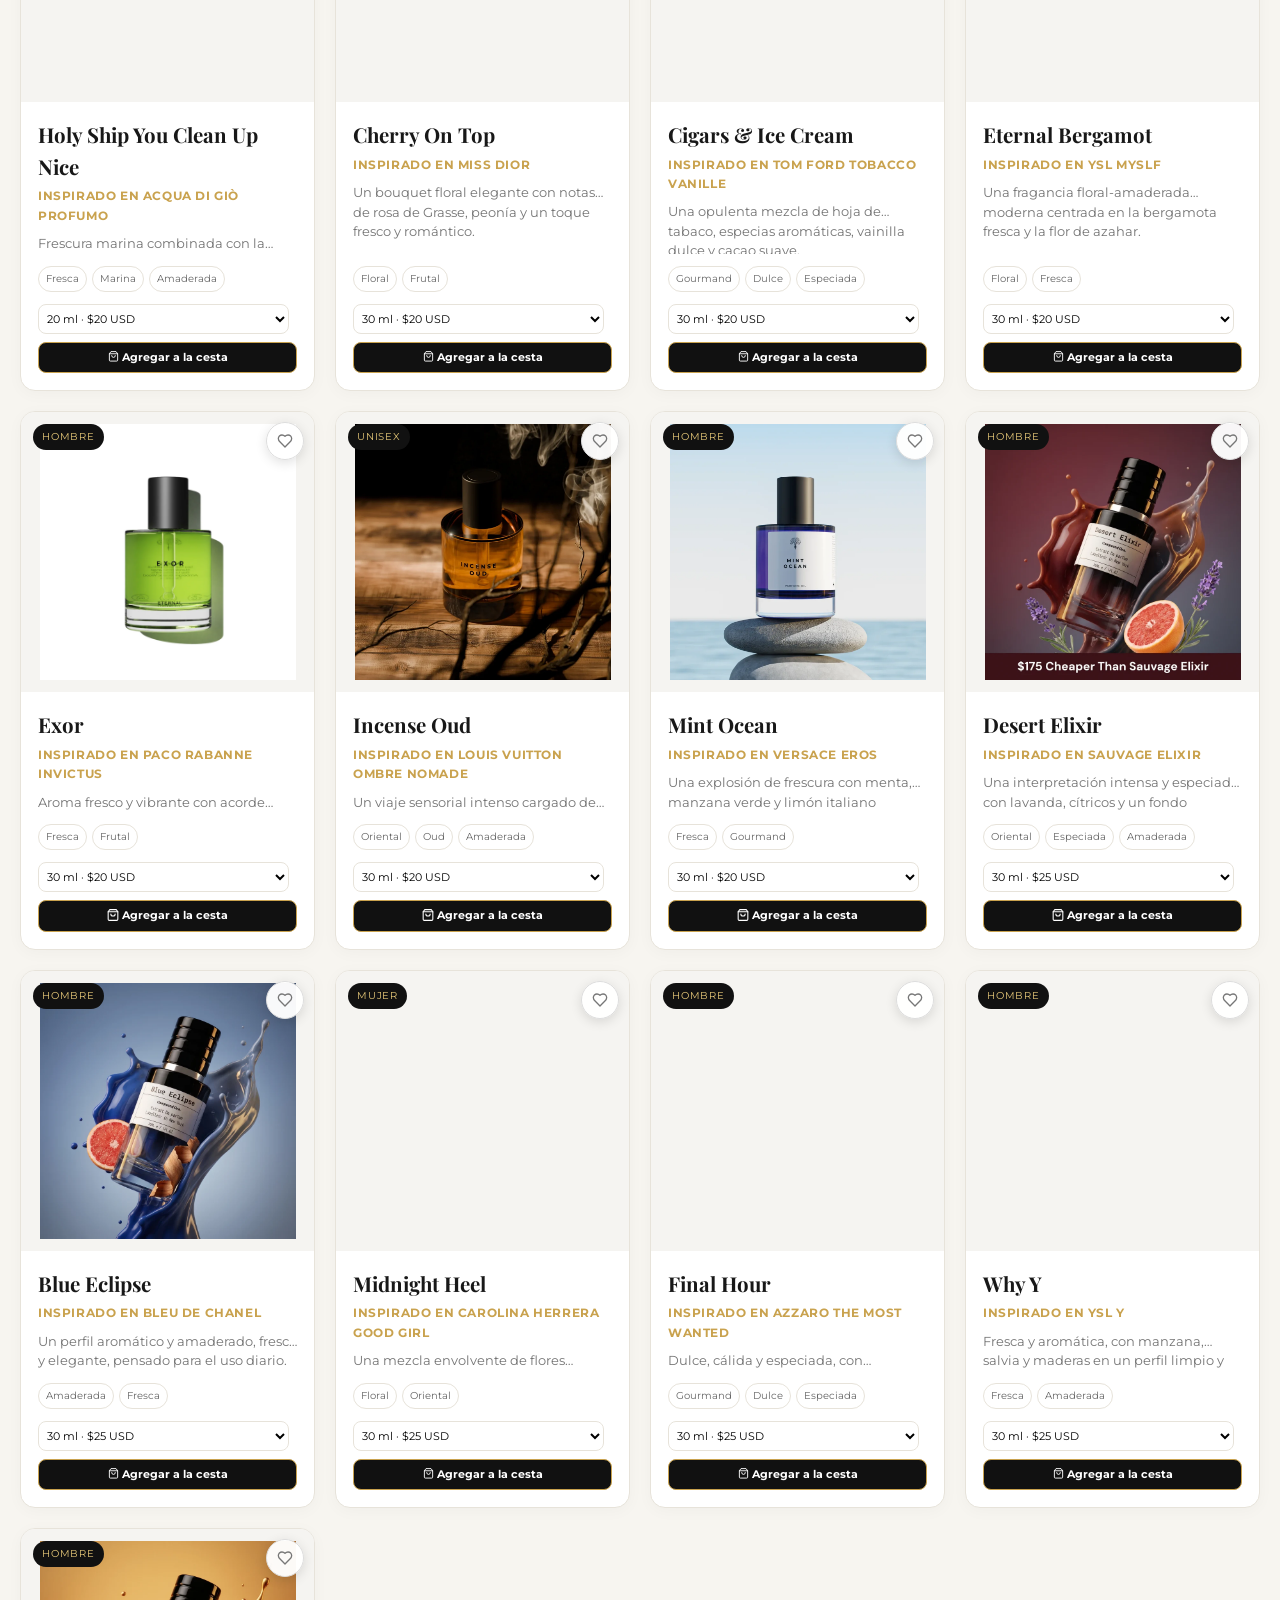
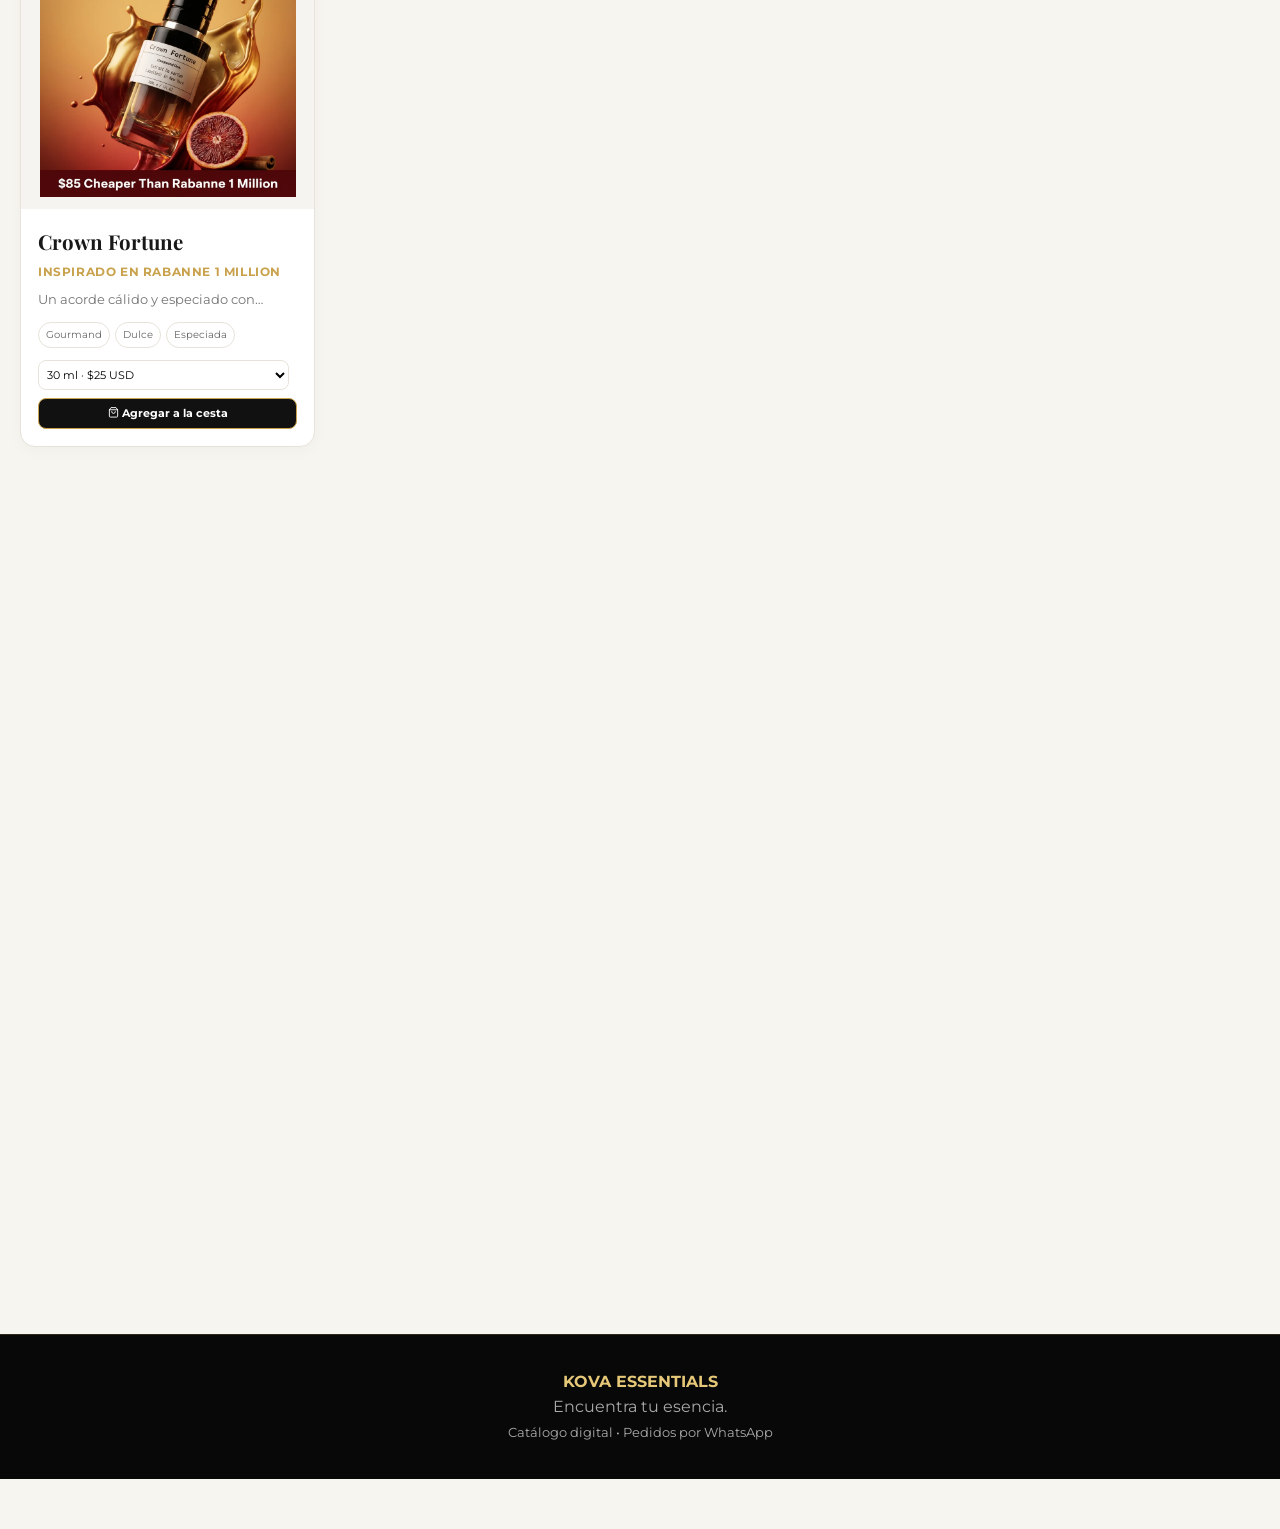
==== commit 670dad52: "Add files via upload" ====
--- a/index.html
+++ b/index.html
@@ -229,6 +229,8 @@
 /* Compensación Chrome iOS para paneles a pantalla completa */
 .explore-menu{top:var(--shift,0px);height:auto}
 .cart{top:var(--shift,0px);bottom:0;height:auto;max-height:none}
+/* Imagen clara del carrusel: se oscurece para que se lea el texto blanco */
+.hero-slide.vault{filter:brightness(.5) contrast(1.1);background-position:center 60%}
 </style></head>
 <body class="loading">
 <div id="preloader" role="status" aria-label="Cargando"><div class="pl-inner"><img class="pl-logo" src="img/kova-k-blanca-transparente.png" alt="" width="92" height="92"><div class="pl-brand">KOVA ESSENTIALS</div><div class="pl-bar"><span></span></div></div></div>
@@ -245,7 +247,7 @@
 </div>
 <div class="drawer-foot"><p>Esencia que habla por ti</p><a id="menuWa" href="https://wa.me/5355360008" target="_blank" rel="noopener"><i class="fa-brands fa-whatsapp"></i> Escríbenos por WhatsApp</a></div>
 </nav></div></div><a class="logo" href="#top" aria-label="KOVA"><img class="logo-image" src="img/kova-k-blanca-transparente.png" alt="KOVA" width="64" height="64" decoding="async"></a><div class="bar-search" role="search"><i class="fa-solid fa-magnifying-glass" aria-hidden="true"></i><input id="barSearch" type="search" placeholder="Buscar perfume o referencia" autocomplete="off" aria-label="Buscar perfume"><button class="bar-clear" id="barClear" hidden aria-label="Borrar búsqueda"><i class="fa-solid fa-xmark"></i></button></div><div class="header-right"><button class="header-icon-btn" id="searchToggle" aria-expanded="false" aria-label="Buscar" title="Buscar"><i class="fa-solid fa-magnifying-glass"></i></button><button class="cart-btn" id="cartToggle" aria-expanded="false" aria-label="Cesta" title="Cesta"><i class="fa-solid fa-bag-shopping"></i><span class="badge" id="cartCount" aria-live="polite">0</span></button></div></div></header>
-<section class="hero" id="top"><div class="hero-slide active" style="background-image:url('img/portada.jpg.JPG')"></div><div class="hero-slide" data-bg="img/IMG_2723.PNG"></div><div class="hero-content"><h1>KOVA ESSENTIALS</h1><div class="hero-tagline">“Esencia que habla por ti”</div><p>Una selección curada de fragancias inspiradas en grandes referencias, pensada para ayudarte a encontrar un aroma que encaje contigo. <strong>Encuentra tu esencia.</strong></p></div></section>
+<section class="hero" id="top"><div class="hero-slide active" style="background-image:url('img/portada.jpg.JPG')"></div><div class="hero-slide" data-bg="img/IMG_2723.PNG"></div><div class="hero-slide" data-bg="img/hero-eternal.jpg"></div><div class="hero-slide vault" data-bg="img/hero-vault.jpg"></div><div class="hero-content"><h1>KOVA ESSENTIALS</h1><div class="hero-tagline">“Esencia que habla por ti”</div><p>Una selección curada de fragancias inspiradas en grandes referencias, pensada para ayudarte a encontrar un aroma que encaje contigo. <strong>Encuentra tu esencia.</strong></p></div></section>
 <div class="intro"><strong>Encuentra tu esencia.</strong> Explora por categoría, descubre colecciones, guarda tus favoritos o crea un combo a tu medida.</div>
 
 <section class="controls" id="catalog">
@@ -275,7 +277,7 @@
 
 <main class="catalog" id="catalogGrid"><div class="empty">Cargando catálogo…</div></main>
 <section class="section" id="collections"><div class="section-title"><div><h2>Colecciones</h2><small>Explora por universo</small></div></div><div class="collection-grid"><button class="collection" data-collection="duppe"><h3>Duppé</h3><small>Inspiraciones de la colección principal</small></button><button class="collection" data-collection="eternals"><h3>Eternals Perfume Oil</h3><small>Una línea para descubrir nuevas esencias</small></button><button class="collection" data-collection="compoundone"><h3>Compound One</h3><small>Extrait de Parfum · 30 ml</small></button><button class="collection future" disabled><h3>Victoria’s Secret</h3><small>Próximamente</small></button><button class="collection future" disabled><h3>Orientales & Turcos</h3><small>Próximamente</small></button></div></section>
-<section class="section" id="combo"><div class="section-title"><div><h2>Crea tu Combo</h2><small>Selecciona tus fragancias y obtén descuento progresivo por cantidad.</small></div></div><div class="combo"><div class="combo-grid"><div><div class="combo-list" id="comboList"></div></div><div class="combo-summary"><div class="summary-line"><span>Fragancias</span><span id="comboQty">0</span></div><div class="summary-line"><span>Subtotal</span><span id="comboSubtotal">$0 USD</span></div><div class="summary-line"><span>Descuento</span><span id="comboDiscount">$0 USD</span></div><div class="summary-line total"><span>Total</span><span id="comboTotal">$0 USD</span></div><small id="comboHint" style="color:#999">Selecciona al menos 2 fragancias.</small><button class="combo-btn" id="addCombo" disabled><i class="fa-solid fa-plus"></i> Agregar combo a la cesta</button></div></div></div></section>
+<section class="section" id="combo"><div class="section-title"><div><h2>Crea tu Combo</h2><small>Elige 4 o más fragancias y obtén descuento: 10% con 4 y 15% con 6.</small></div></div><div class="combo"><div class="combo-grid"><div><div class="combo-list" id="comboList"></div></div><div class="combo-summary"><div class="summary-line"><span>Fragancias</span><span id="comboQty">0</span></div><div class="summary-line"><span>Subtotal</span><span id="comboSubtotal">$0 USD</span></div><div class="summary-line"><span>Descuento</span><span id="comboDiscount">$0 USD</span></div><div class="summary-line total"><span>Total</span><span id="comboTotal">$0 USD</span></div><small id="comboHint" style="color:#999">Selecciona al menos 4 fragancias.</small><button class="combo-btn" id="addCombo" disabled><i class="fa-solid fa-plus"></i> Agregar combo a la cesta</button></div></div></div></section>
 <footer><strong>KOVA ESSENTIALS</strong><p>Encuentra tu esencia.</p><small>Catálogo digital • Pedidos por WhatsApp</small></footer>
 <div class="cart-overlay" id="overlay"></div><aside class="cart" id="cart" role="dialog" aria-modal="true" aria-label="Cesta de compras"><div class="cart-head"><strong>Tu cesta</strong><button id="closeCart" aria-label="Cerrar cesta"><i class="fa-solid fa-xmark"></i></button></div><div class="cart-body" id="cartItems"></div><div class="cart-foot"><div class="total"><span>Total</span><b id="cartTotal">$0 USD</b></div><a class="wa" id="sendWhatsApp" href="#"><i class="fa-brands fa-whatsapp"></i> Pedir por WhatsApp</a></div></aside>
 <div class="modal" id="detailModal" role="dialog" aria-modal="true" aria-label="Detalle del producto"><div class="modal-box"><button class="modal-close" id="detailClose" aria-label="Cerrar"><i class="fa-solid fa-xmark"></i></button><div id="detailContent"></div></div></div>
@@ -286,11 +288,21 @@
 let cartReady=false;
 const byId=id=>products.find(p=>p.id===id);
 const variantOf=(p,size)=>p.variants.find(v=>v.size===size);
-function pctFor(n){return n>=6?.15:n>=4?.10:n>=2?.05:0}
+const COMBO_MIN=4; // mínimo de fragancias para armar un combo y activar descuento
+function pctFor(n){return n>=6?.15:n>=COMBO_MIN?.10:0}
 function comboTotals(ids){const sub=ids.reduce((s,id)=>s+byId(id).variants[0].priceUSD,0),pct=pctFor(ids.length),disc=sub*pct;return{sub,pct,disc,total:sub-disc}}
 // El carrito guarda solo id/tamaño/cantidad; los precios siempre se calculan desde el catálogo actual
 let cart=[], favorites=new Set(load('kovaFavorites'));
-function loadCart(){cart=load('kovaCart').filter(x=>x&&(x.combo?Array.isArray(x.ids)&&x.ids.length>1&&x.ids.every(i=>byId(i)):byId(x.id)&&variantOf(byId(x.id),x.size))).map(x=>x.combo?{combo:true,uid:x.uid||String(Math.random()),ids:x.ids}:{id:x.id,size:x.size,quantity:Math.max(1,Number(x.quantity)||1)})}
+function loadCart(){
+  const raw=load('kovaCart').filter(x=>x&&(x.combo?Array.isArray(x.ids)&&x.ids.length>1&&x.ids.every(i=>byId(i)):byId(x.id)&&variantOf(byId(x.id),x.size)));
+  const out=[];
+  raw.forEach(x=>{
+    if(x.combo&&x.ids.length>=COMBO_MIN){out.push({combo:true,uid:x.uid||String(Math.random()),ids:x.ids});return}
+    const lines=x.combo?x.ids.map(id=>({id,size:byId(id).variants[0].size,quantity:1})):[{id:x.id,size:x.size,quantity:Math.max(1,Number(x.quantity)||1)}];
+    lines.forEach(l=>{const f=out.find(o=>!o.combo&&o.id===l.id&&o.size===l.size);if(f)f.quantity+=l.quantity;else out.push(l)});
+  });
+  cart=out;
+}
 let filters={category:'todos',family:'todos',collection:'todos',favorites:false}, slides=[...document.querySelectorAll('.hero-slide')], slide=0;
 const siteHeader=document.querySelector('header');
 const $=id=>document.getElementById(id); function money(n){return `$${n.toFixed(2).replace('.00','')} USD`}
@@ -314,7 +326,7 @@
 function clearFilters(){filters={category:'todos',family:'todos',collection:'todos',favorites:false};$('barSearch').value='';updateBarClear();$('categoryFilter').value='todos';$('familyFilter').value='todos';$('collectionFilter').value='todos';render();updateFavButtons()}
 window.clearFilters=clearFilters;
 function addToCart(id,variantIndex=null){const p=byId(id),sel=$(`v-${id}`);const v=p.variants[variantIndex??Number(sel.value)];let item=cart.find(x=>!x.combo&&x.id===id&&x.size===v.size);if(item)item.quantity++;else cart.push({id,size:v.size,quantity:1});save();updateCart()}
-function addCombo(){const ids=[...document.querySelectorAll('.combo-check:checked')].map(x=>Number(x.value));if(ids.length<2)return;cart.push({combo:true,uid:Date.now()+'-'+Math.random().toString(36).slice(2,7),ids});save();updateCart();openCart();document.querySelectorAll('.combo-check').forEach(x=>x.checked=false);updateCombo()}
+function addCombo(){const ids=[...document.querySelectorAll('.combo-check:checked')].map(x=>Number(x.value));if(ids.length<COMBO_MIN)return;cart.push({combo:true,uid:Date.now()+'-'+Math.random().toString(36).slice(2,7),ids});save();updateCart();openCart();document.querySelectorAll('.combo-check').forEach(x=>x.checked=false);updateCombo()}
 function updateCart(){
   let total=0,count=0;const lines=[];
   const html=cart.map((x,i)=>{
@@ -344,7 +356,7 @@
 function applyHeader(){siteHeader.classList.toggle('compact',hdrScrolled||hdrSearching);$('searchToggle').classList.toggle('has-query',!!$('barSearch').value)}
 function setSearch(open){hdrSearching=open;applyHeader();$('searchToggle').setAttribute('aria-expanded',open);if(open)$('barSearch').focus({preventScroll:true});else $('barSearch').blur()}
 function openDetail(id){detailFocus=document.activeElement;const p=products.find(x=>x.id===id);$('detailContent').innerHTML=`<div class="detail"><img src="${p.img}" alt="${p.ref}" width="320" height="320" decoding="async"><div><div class="meta">${p.category} • ${p.family}</div><h2>${p.ref}</h2><p style="color:var(--gold);font-weight:600;margin:5px 0 15px">Inspirado en ${p.name}</p><p style="color:#666">${p.desc}</p><div class="chips" style="margin-top:18px">${p.tags.map(t=>`<span class="chip">${t}</span>`).join('')}<span class="chip">${p.collection==='duppe'?'Duppé':p.collection==='eternals'?'Eternals Perfume Oil':'Compound One'}</span></div><select class="variant" id="detail-v-${p.id}">${p.variants.map((v,i)=>`<option value="${i}">${v.size} · $${v.priceUSD} USD</option>`).join('')}</select><button class="add" style="margin-top:12px" onclick="addToCart(${p.id},Number(document.getElementById('detail-v-${p.id}').value));closeDetail()">Agregar a la cesta</button></div></div>`;$('detailModal').classList.add('open');lockPage();setTimeout(()=>$('detailClose').focus(),50)}
-function updateCombo(){const checked=[...document.querySelectorAll('.combo-check:checked')];let sub=checked.reduce((s,c)=>s+Number(c.dataset.price),0),n=checked.length;const pct=pctFor(n),disc=sub*pct;$('comboQty').textContent=n;$('comboSubtotal').textContent=money(sub);$('comboDiscount').textContent=disc?`−${money(disc)}`:'$0 USD';$('comboTotal').textContent=money(sub-disc);$('comboHint').textContent=n<2?'Selecciona al menos 2 fragancias.':`Descuento aplicado: ${Math.round(pct*100)}%`;$('addCombo').disabled=n<2}
+function updateCombo(){const checked=[...document.querySelectorAll('.combo-check:checked')];let sub=checked.reduce((s,c)=>s+Number(c.dataset.price),0),n=checked.length;const pct=pctFor(n),disc=sub*pct;$('comboQty').textContent=n;$('comboSubtotal').textContent=money(sub);$('comboDiscount').textContent=disc?`−${money(disc)}`:'$0 USD';$('comboTotal').textContent=money(sub-disc);$('comboHint').textContent=n<COMBO_MIN?`Selecciona al menos ${COMBO_MIN} fragancias${n?` (te faltan ${COMBO_MIN-n})`:''}.`:`Descuento aplicado: ${Math.round(pct*100)}%${n<6?' · con 6 fragancias, 15%':''}`;$('addCombo').disabled=n<COMBO_MIN}
 function renderCombo(){$('comboList').innerHTML=products.map(p=>{const v=p.variants[0];return `<label class="combo-option"><input class="combo-check" type="checkbox" value="${p.id}" data-price="${v.priceUSD}"><span><b>${p.ref}</b><small style="display:block;color:#999">${v.size} • ${v.priceUSD} USD</small></span></label>`}).join('');document.querySelectorAll('.combo-check').forEach(x=>x.addEventListener('change',updateCombo))}
 
 $('searchToggle').addEventListener('click',()=>setSearch(true));let searchT;
@@ -404,12 +416,13 @@
   else if(e.shiftKey&&document.activeElement===first){e.preventDefault();last.focus()}
   else if(!e.shiftKey&&document.activeElement===last){e.preventDefault();first.focus()}
 });
+const PRELOADER_MIN_MS=2800; // tiempo mínimo que se muestra el preloader (milisegundos)
 const plStart=performance.now();let loadedWin=document.readyState==='complete',loadedData=false;
 function hidePreloader(){const pl=$('preloader');if(!pl||pl.dataset.done)return;pl.dataset.done='1';
-  setTimeout(()=>{pl.classList.add('hide');document.body.classList.remove('loading');setTimeout(()=>pl.remove(),1000)},Math.max(0,1200-(performance.now()-plStart)))}
+  setTimeout(()=>{pl.classList.add('hide');document.body.classList.remove('loading');setTimeout(()=>pl.remove(),1000)},Math.max(0,PRELOADER_MIN_MS-(performance.now()-plStart)))}
 function maybeHide(){if(loadedWin&&loadedData)hidePreloader()}
 window.addEventListener('load',()=>{loadedWin=true;maybeHide()});
-setTimeout(hidePreloader,8000);
+setTimeout(hidePreloader,10000);
 async function init(){
   try{
     const r=await fetch('products.json',{cache:'no-cache'});
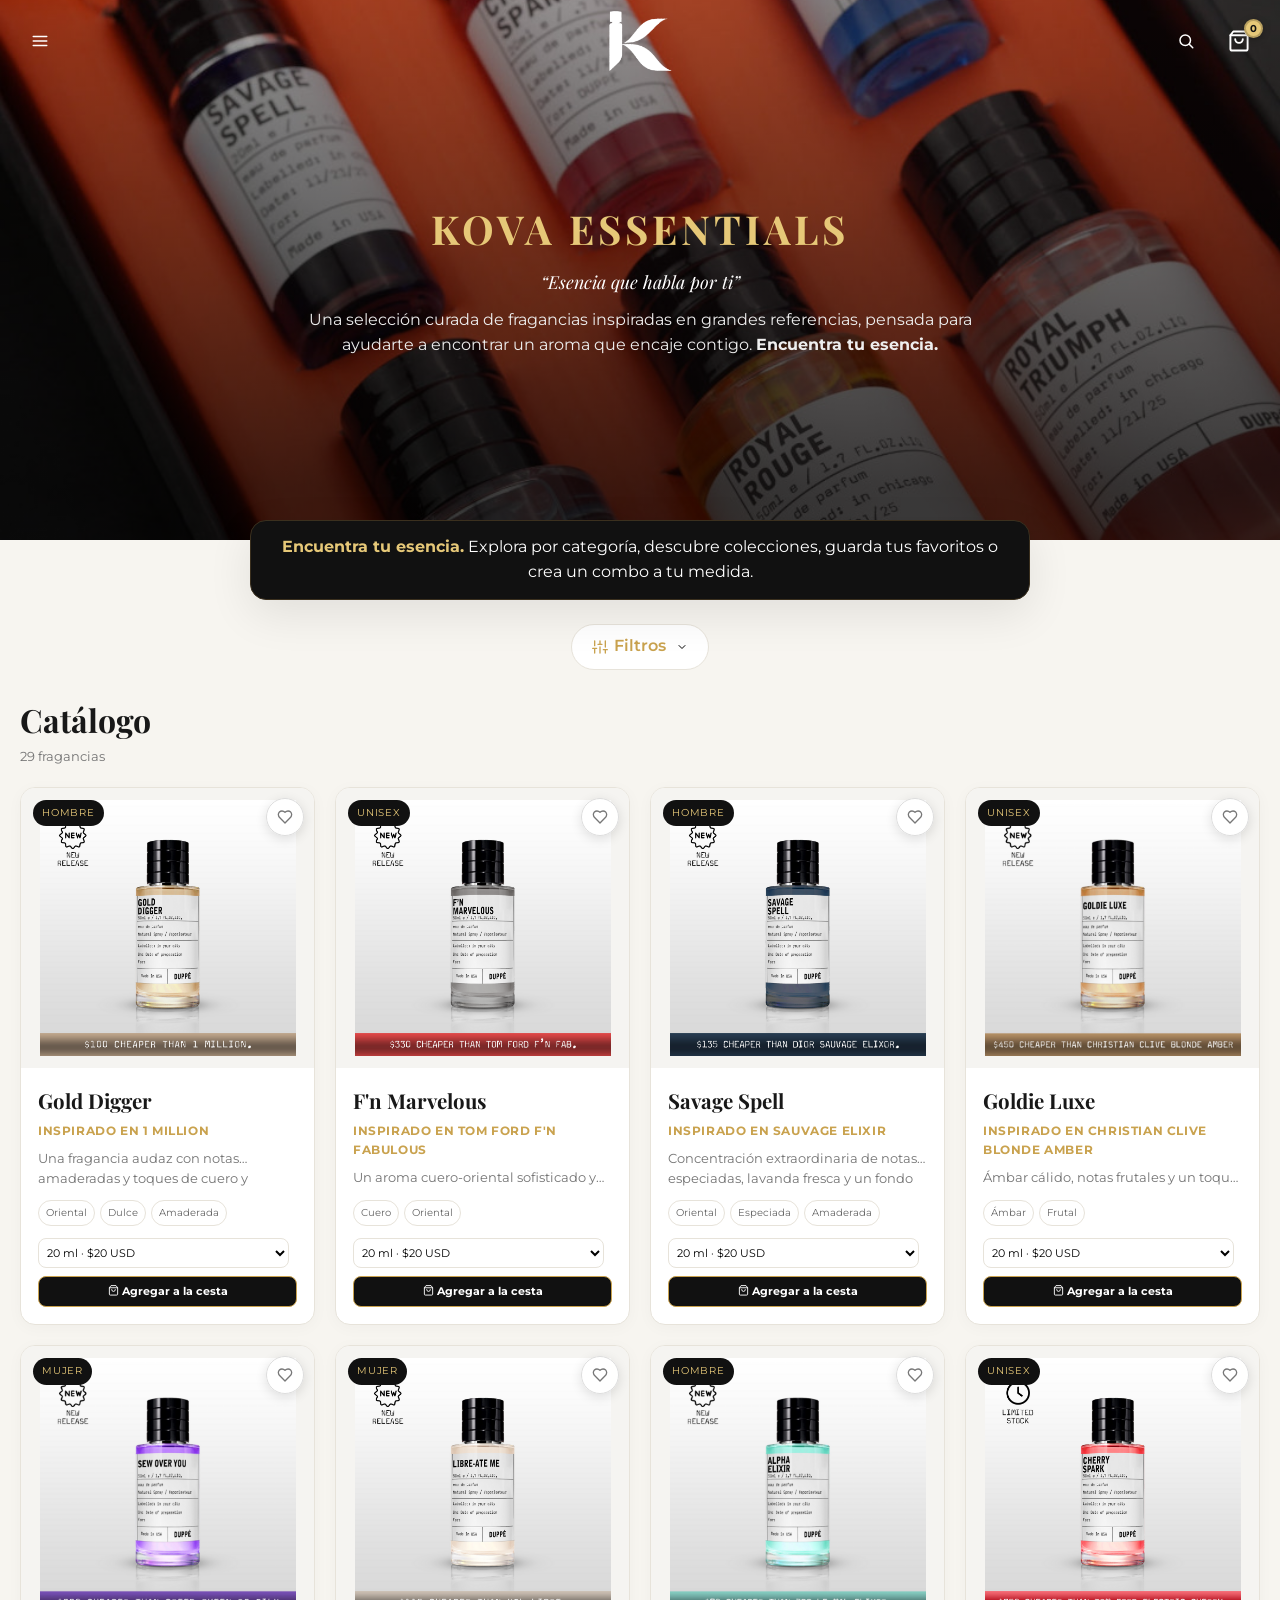
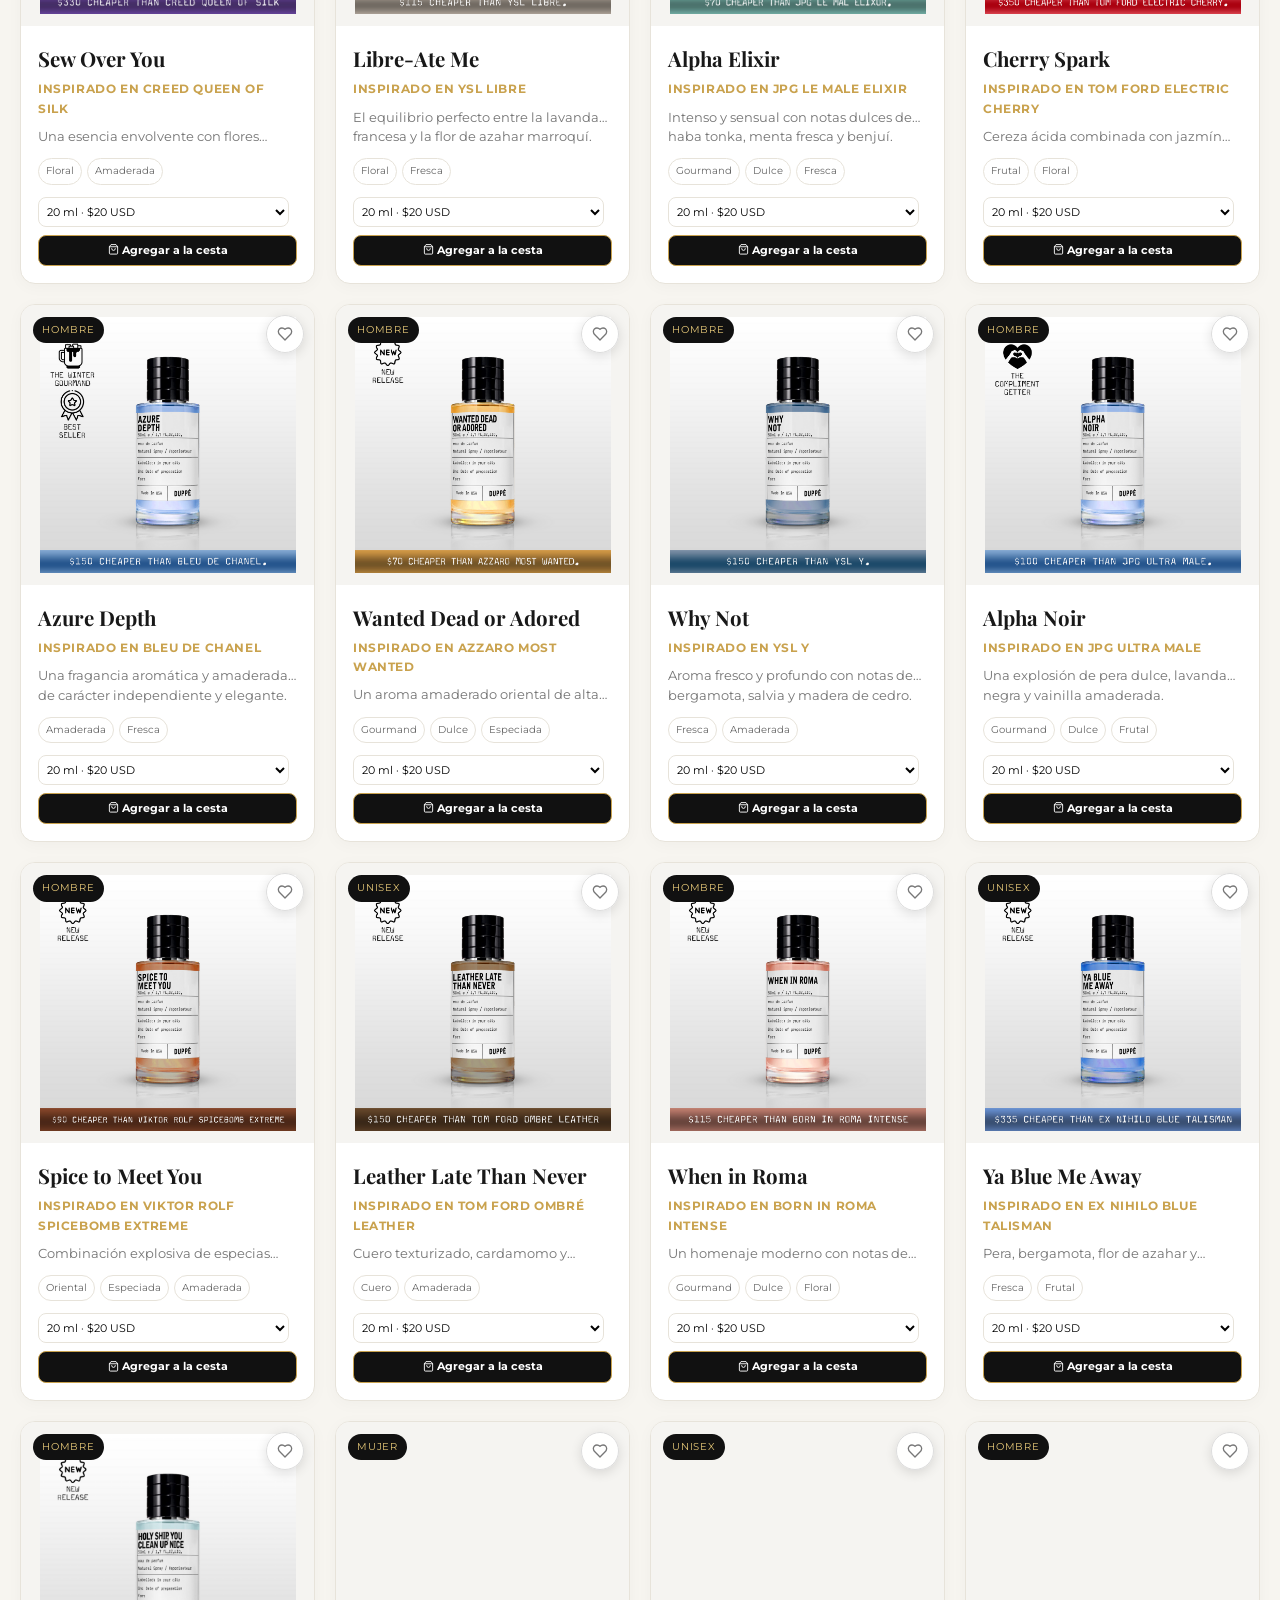
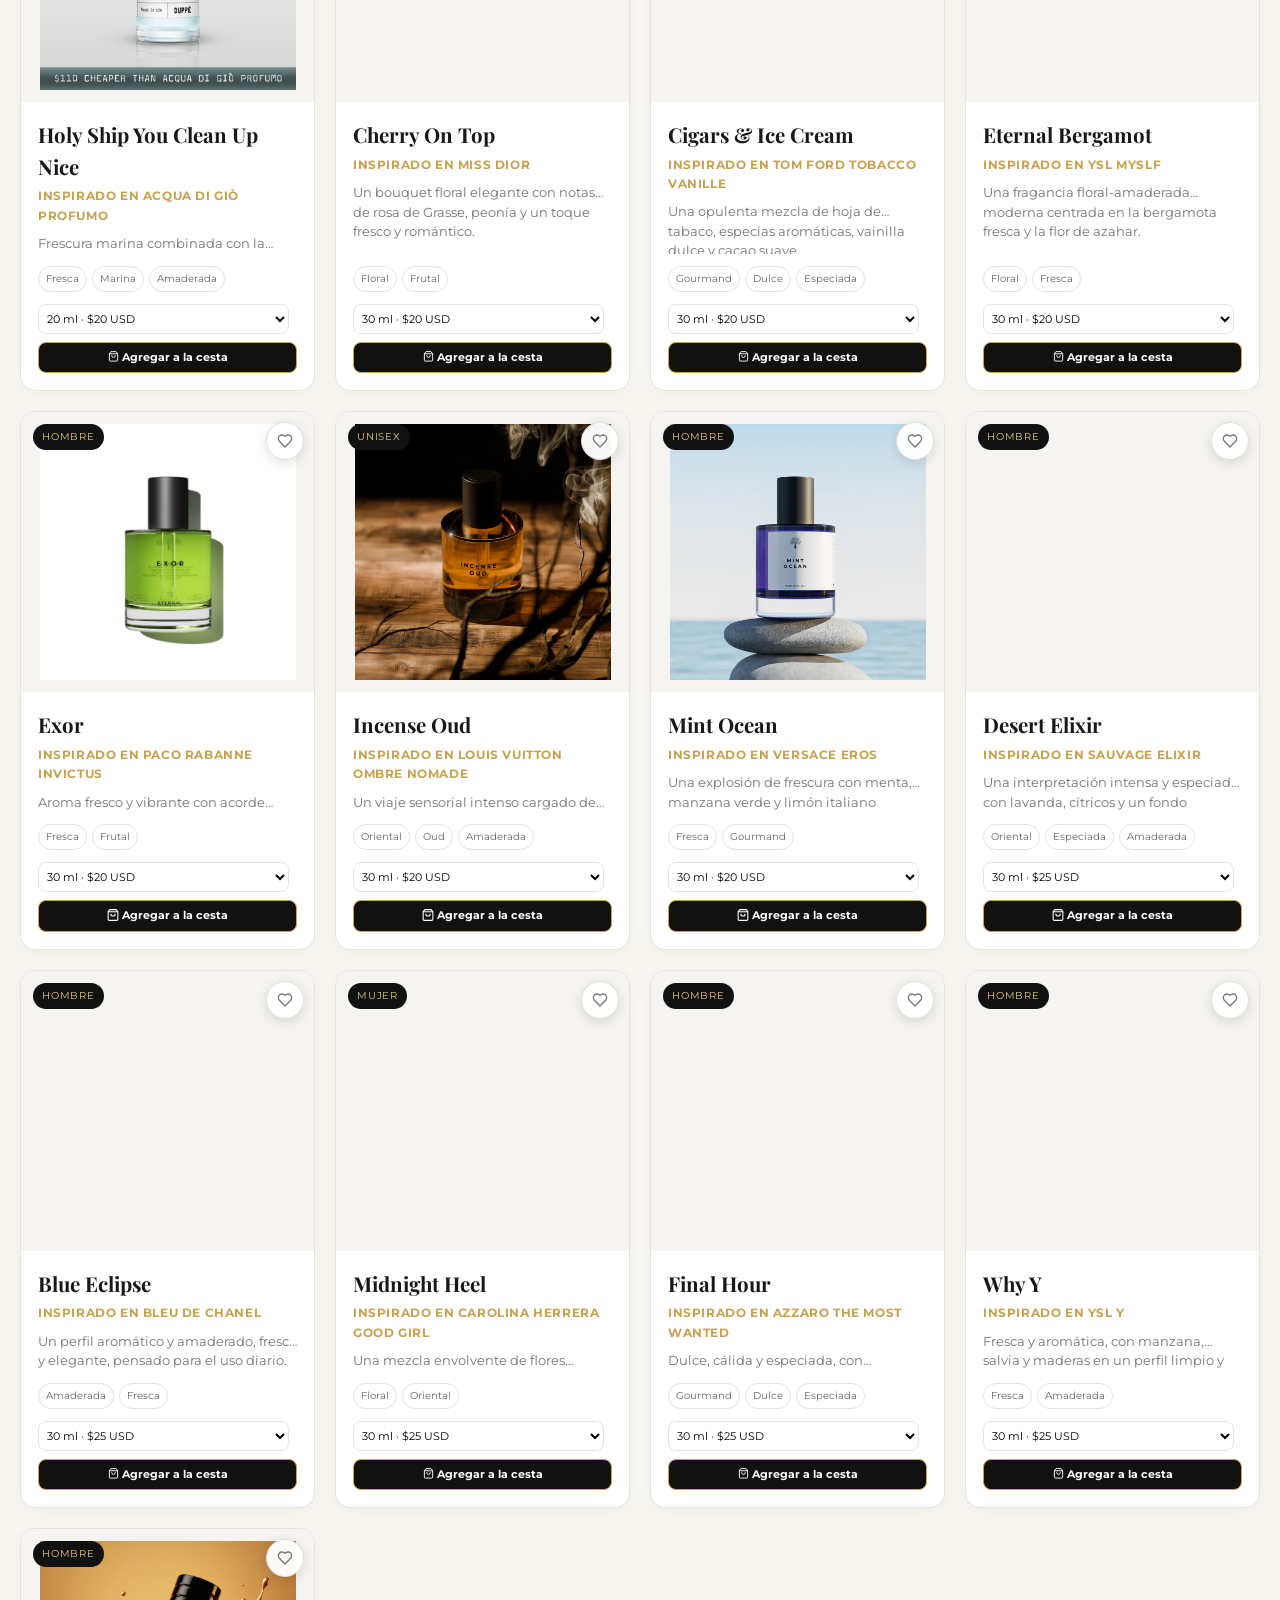
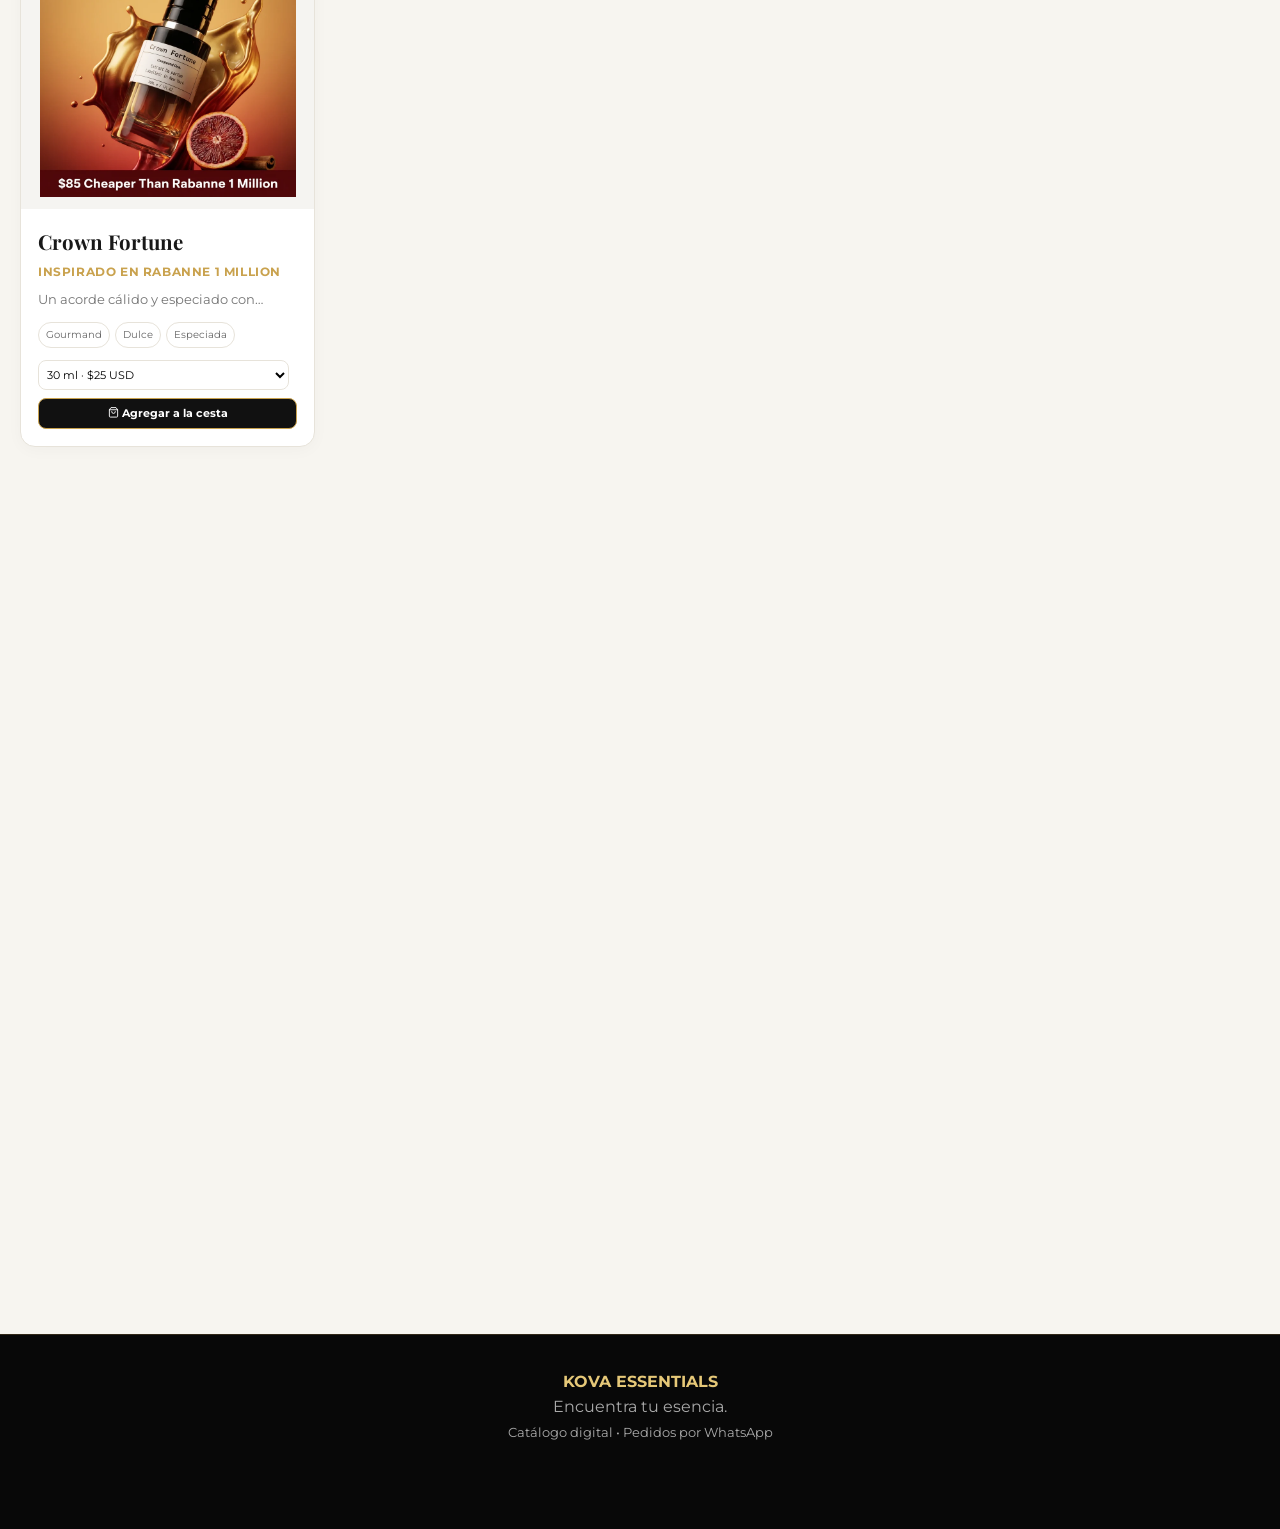
==== commit 75c1067e: "Add files via upload" ====
--- a/index.html
+++ b/index.html
@@ -22,7 +22,7 @@
 <link href="https://fonts.googleapis.com/css2?family=Montserrat:wght@400;500;600;700&family=Playfair+Display:ital,wght@0,700;1,400&display=swap" rel="stylesheet">
 <style>
 :root{--ink:#080808;--ink2:#111;--gold:#c9a24e;--gold2:#e6c878;--cream:#f7f5f0;--card:#fff;--text:#181818;--muted:#747474;--line:#e7e3da;--shadow:0 14px 45px rgba(0,0,0,.09);--r:14px}
-*{box-sizing:border-box;margin:0;padding:0} body{font-family:Montserrat,sans-serif;background:var(--cream);color:var(--text);line-height:1.55;padding-bottom:50px} body.modal-open{overflow:hidden;height:100vh;touch-action:none} h1,h2,h3,.brand-font{font-family:'Playfair Display',serif} button,input,select{font:inherit} button{cursor:pointer}
+*{box-sizing:border-box;margin:0;padding:0} body{font-family:Montserrat,sans-serif;background:var(--cream);color:var(--text);line-height:1.55} body.modal-open{overflow:hidden;height:100vh;touch-action:none} h1,h2,h3,.brand-font{font-family:'Playfair Display',serif} button,input,select{font:inherit} button{cursor:pointer}
 header{position:sticky;top:0;left:0;right:0;height:0;z-index:1000;background:transparent;color:#fff;border-bottom:0;backdrop-filter:none;-webkit-backdrop-filter:none}
 .header-container{position:absolute;top:0;left:0;right:0;padding:calc(8px + env(safe-area-inset-top,0px)) max(18px,calc((100% - 1284px)/2)) 8px;display:grid;grid-template-columns:1fr auto 1fr;align-items:center;gap:16px;min-height:calc(82px + env(safe-area-inset-top,0px));z-index:12}.header-left{justify-self:start}.header-right{justify-self:end;display:flex;align-items:center;gap:8px}.logo{display:flex;align-items:center;justify-content:center;text-decoration:none;width:86px;height:82px;overflow:visible}.logo-image{width:64px;height:64px;object-fit:contain;display:block;transition:opacity .25s ease,transform .2s ease}.menu-icon-btn,.header-icon-btn{width:44px;height:44px;border:0;background:transparent;color:#fff;border-radius:0;display:grid;place-items:center;font-size:1.14rem;transition:color .25s ease,transform .2s ease;box-shadow:none;text-shadow:0 2px 8px rgba(0,0,0,.82)}.menu-icon-btn:hover,.header-icon-btn:hover{background:transparent;transform:translateY(-1px)}.explore{position:relative}.explore-menu{position:absolute;top:calc(100% + 10px);left:0;width:245px;background:#111;border:1px solid #3a3120;border-radius:12px;padding:8px;display:none;box-shadow:0 20px 45px #0008}.explore.open .explore-menu{display:block}.explore.open .menu-icon-btn{background:#111;color:#fff}.explore.open .menu-icon-btn i{transform:none}.menu-icon-btn i{transition:none}.explore-menu button{width:100%;text-align:left;border:0;background:transparent;color:#eee;padding:11px 12px;border-radius:8px}.explore-menu button:hover{background:#1e1b16;color:var(--gold2)}
 .cart-btn{position:relative;border:0;background:transparent;color:#fff;padding:0;width:46px;height:46px;display:grid;place-items:center;font-size:1.32rem;text-shadow:0 2px 9px rgba(0,0,0,.86);transition:color .25s ease,transform .2s ease}.cart-btn:hover{background:transparent;color:inherit;transform:translateY(-1px)}.cart-btn .label{display:none}.badge{position:absolute;right:-1px;top:1px;background:var(--gold2);color:#111;border-radius:50%;min-width:19px;height:19px;font-size:.63rem;font-weight:700;display:grid;place-items:center;border:2px solid rgba(0,0,0,.2);text-shadow:none;box-shadow:0 2px 7px rgba(0,0,0,.25)}
@@ -75,7 +75,7 @@
 .future{opacity:.55; background: #111 !important;}
 
 .combo{background:#111;color:#fff;border-radius:16px;padding:25px;border:1px solid #40351f} .combo-grid{display:grid;grid-template-columns:1.2fr .8fr;gap:20px} .combo-list{display:grid;grid-template-columns:repeat(2,1fr);gap:8px;max-height:360px;overflow:auto;padding-right:5px} .combo-option{background:#181818;border:1px solid #292929;border-radius:9px;padding:10px;display:flex;gap:8px;align-items:center} .combo-option input{accent-color:var(--gold)} .combo-summary{background:#151515;border:1px solid #30291d;border-radius:12px;padding:18px;height:max-content;position:sticky;top:100px} .summary-line{display:flex;justify-content:space-between;margin:8px 0;color:#ddd} .summary-line.total{border-top:1px solid #3a3327;padding-top:12px;color:var(--gold2);font-size:1.25rem;font-weight:700} .combo-btn{width:100%;margin-top:14px;padding:12px;border:0;border-radius:8px;background:var(--gold);font-weight:700}
-footer{margin-top:65px;background:#080808;color:#aaa;text-align:center;padding:35px 20px;border-top:1px solid #312818} footer strong{color:var(--gold2)}
+footer{margin-top:65px;background:#080808;color:#aaa;text-align:center;padding:35px 20px calc(85px + env(safe-area-inset-bottom,0px));border-top:1px solid #312818} footer strong{color:var(--gold2)}
 .cart-overlay{position:fixed;inset:0;background:#0009;z-index:1090;display:none} .cart-overlay.open{display:block} .cart{position:fixed;right:-430px;top:0;width:min(430px,100%);height:100vh;height:100dvh;max-height:100dvh;background:#fff;z-index:1100;transition:.3s;display:flex;flex-direction:column;overflow:hidden} .cart.open{right:0} .cart-head{background:#111;color:#fff;padding:17px;display:flex;justify-content:space-between;align-items:center} .cart-head button{background:none;border:0;color:#fff;font-size:1.2rem} .cart-body{padding:18px;overflow-y:auto;overflow-x:hidden;flex:1 1 auto;min-height:0;-webkit-overflow-scrolling:touch} .cart-item{display:grid;grid-template-columns:65px 1fr;gap:10px;border-bottom:1px solid var(--line);padding-bottom:13px;margin-bottom:13px} .cart-item img{width:65px;height:65px;object-fit:contain;background:#f5f4f1;border-radius:8px} .qty{display:flex;gap:7px;align-items:center;margin-top:6px} .qty button{width:24px;height:24px;border:1px solid var(--line);background:#fff;border-radius:5px} .cart-foot{padding:14px 18px calc(14px + env(safe-area-inset-bottom));border-top:1px solid var(--line);background:#faf9f5;flex:0 0 auto;position:relative;z-index:2;box-shadow:0 -4px 14px rgba(0,0,0,.06)} .total{display:flex;justify-content:space-between;font-weight:700;margin-bottom:13px} .total b{color:#a27b28} .wa{display:block;text-align:center;text-decoration:none;background:#25d366;color:#fff;padding:13px;border-radius:8px;font-weight:700}
 .modal{position:fixed;overflow:hidden;touch-action:auto;inset:0;background:#000a;z-index:1200;display:none;align-items:center;justify-content:center;padding:18px} .modal.open{display:flex} .modal-box{width:min(850px,100%);max-height:90vh;overflow:auto;background:#fff;border-radius:16px;padding:25px;position:relative} .modal-close{position:absolute;right:14px;top:12px;border:0;background:none;font-size:1.4rem} .detail{display:grid;grid-template-columns:320px 1fr;gap:25px} .detail img{width:100%;height:320px;object-fit:contain;background:#f5f4f1;border-radius:12px} .detail h2{font-size:2rem} .detail .meta{color:var(--gold);font-weight:700;text-transform:uppercase;font-size:.8rem}
 @media(max-width:800px){.collection-grid{grid-template-columns:1fr 1fr} .combo-grid,.detail{grid-template-columns:1fr} .combo-list{grid-template-columns:1fr} .combo-summary{position:static} .nav .explore-btn span,.cart-btn span.label{display:none}}
@@ -231,6 +231,32 @@
 .cart{top:var(--shift,0px);bottom:0;height:auto;max-height:none}
 /* Imagen clara del carrusel: se oscurece para que se lea el texto blanco */
 .hero-slide.vault{filter:brightness(.5) contrast(1.1);background-position:center 60%}
+/* Fondo del documento: negro como la portada y el footer, en modo claro y oscuro (evita franjas al rebotar el scroll) */
+html{background:#080808}
+/* Barra de scroll oculta; el desplazamiento no cambia */
+html,body,*{scrollbar-width:none;-ms-overflow-style:none}
+html::-webkit-scrollbar,body::-webkit-scrollbar,*::-webkit-scrollbar{width:0;height:0;display:none}
+/* Colecciones en 3D */
+.fa-cube{--i:url("data:image/svg+xml,%3Csvg xmlns=%22http://www.w3.org/2000/svg%22 viewBox=%220 0 24 24%22 fill=%22none%22 stroke=%22black%22 stroke-width=%222%22 stroke-linecap=%22round%22 stroke-linejoin=%22round%22%3E%3Cpath d=%22M21 8a2 2 0 0 0-1-1.73l-7-4a2 2 0 0 0-2 0l-7 4A2 2 0 0 0 3 8v8a2 2 0 0 0 1 1.73l7 4a2 2 0 0 0 2 0l7-4A2 2 0 0 0 21 16Z%22/%3E%3Cpath d=%22m3.3 7 8.7 5 8.7-5%22/%3E%3Cpath d=%22M12 22V12%22/%3E%3C/svg%3E")}
+.drawer-body>*:nth-child(7){animation-delay:.42s}
+#view3d{position:fixed;top:var(--shift,0px);left:0;right:0;bottom:0;z-index:1500;display:flex;flex-direction:column;background:radial-gradient(circle at 50% 38%,#1d170c 0%,#080808 62%);color:#f4f1ea;opacity:0;visibility:hidden;transition:opacity .45s ease,visibility 0s linear .45s}
+#view3d.open{opacity:1;visibility:visible;transition:opacity .45s ease,visibility 0s}
+.v3d-top{display:flex;align-items:center;justify-content:space-between;padding:calc(14px + env(safe-area-inset-top,0px)) 18px 6px 22px}
+.v3d-top strong{font-family:'Playfair Display',serif;font-weight:500;letter-spacing:.04em;color:var(--gold2)}
+#v3dClose{width:42px;height:42px;border-radius:50%;border:1px solid #2e271a;display:grid;place-items:center;font-size:1.1rem;color:#fff}
+#v3dStage{flex:1;min-height:0;position:relative}
+.v3d-msg{text-align:center;color:#8d887d;font-size:.78rem;min-height:1.2em}
+.v3d-info{text-align:center;padding:6px 22px 0}
+#v3dName{font-family:'Playfair Display',serif;font-weight:500;font-size:2.1rem;line-height:1.1;letter-spacing:-.015em}
+#v3dDesc{color:#aaa59a;font-size:.88rem;margin-top:6px}
+.v3d-tabs{display:flex;gap:8px;justify-content:center;flex-wrap:wrap;padding:16px 16px 4px}
+.v3d-tabs button{padding:9px 16px;border-radius:980px;border:1px solid #3a3120;font-size:.84rem;color:#ddd}
+.v3d-tabs button.on{background:var(--gold);border-color:var(--gold);color:#111;font-weight:600}
+.v3d-sw{display:flex;gap:14px;justify-content:center;padding:12px 10px 6px}
+.v3d-sw button{width:28px;height:28px;border-radius:50%;border:2px solid transparent;box-shadow:0 0 0 1px #3a3120}
+.v3d-sw button.on{border-color:var(--gold2)}
+#v3dGo{margin:10px 18px calc(18px + env(safe-area-inset-bottom,0px));padding:14px;border-radius:980px;background:var(--gold);color:#111;font-weight:600;font-size:.92rem}
+@media (prefers-reduced-motion:reduce){#view3d,#view3d.open{transition-duration:.01ms!important}}
 </style></head>
 <body class="loading">
 <div id="preloader" role="status" aria-label="Cargando"><div class="pl-inner"><img class="pl-logo" src="img/kova-k-blanca-transparente.png" alt="" width="92" height="92"><div class="pl-brand">KOVA ESSENTIALS</div><div class="pl-bar"><span></span></div></div></div>
@@ -242,6 +268,7 @@
 <div class="menu-sub"><button data-category="todos">Todos</button><button data-category="hombre">Hombre</button><button data-category="mujer">Mujer</button><button data-category="unisex">Unisex</button></div>
 <button data-jump="collections"><i class="fa-solid fa-table-cells-large"></i><span>Colecciones</span></button>
 <button data-jump="combo"><i class="fa-solid fa-gift"></i><span>Crea tu Combo</span></button>
+<button data-jump="view3d" id="menu3d"><i class="fa-solid fa-cube"></i><span>Colecciones en 3D</span></button>
 <div class="menu-sep"></div>
 <button data-jump="favorites" id="menuFav"><i class="fa-regular fa-heart" id="menuFavIcon"></i><span>Favoritos</span><span class="menu-count" id="menuFavCount"></span></button>
 </div>
@@ -279,6 +306,14 @@
 <section class="section" id="collections"><div class="section-title"><div><h2>Colecciones</h2><small>Explora por universo</small></div></div><div class="collection-grid"><button class="collection" data-collection="duppe"><h3>Duppé</h3><small>Inspiraciones de la colección principal</small></button><button class="collection" data-collection="eternals"><h3>Eternals Perfume Oil</h3><small>Una línea para descubrir nuevas esencias</small></button><button class="collection" data-collection="compoundone"><h3>Compound One</h3><small>Extrait de Parfum · 30 ml</small></button><button class="collection future" disabled><h3>Victoria’s Secret</h3><small>Próximamente</small></button><button class="collection future" disabled><h3>Orientales & Turcos</h3><small>Próximamente</small></button></div></section>
 <section class="section" id="combo"><div class="section-title"><div><h2>Crea tu Combo</h2><small>Elige 4 o más fragancias y obtén descuento: 10% con 4 y 15% con 6.</small></div></div><div class="combo"><div class="combo-grid"><div><div class="combo-list" id="comboList"></div></div><div class="combo-summary"><div class="summary-line"><span>Fragancias</span><span id="comboQty">0</span></div><div class="summary-line"><span>Subtotal</span><span id="comboSubtotal">$0 USD</span></div><div class="summary-line"><span>Descuento</span><span id="comboDiscount">$0 USD</span></div><div class="summary-line total"><span>Total</span><span id="comboTotal">$0 USD</span></div><small id="comboHint" style="color:#999">Selecciona al menos 4 fragancias.</small><button class="combo-btn" id="addCombo" disabled><i class="fa-solid fa-plus"></i> Agregar combo a la cesta</button></div></div></div></section>
 <footer><strong>KOVA ESSENTIALS</strong><p>Encuentra tu esencia.</p><small>Catálogo digital • Pedidos por WhatsApp</small></footer>
+<div id="view3d" role="dialog" aria-modal="true" aria-label="Colecciones en 3D">
+<div class="v3d-top"><strong>Colecciones</strong><button id="v3dClose" aria-label="Cerrar"><i class="fa-solid fa-xmark"></i></button></div>
+<div id="v3dStage"></div><p id="v3dMsg" class="v3d-msg"></p>
+<div class="v3d-info"><h2 id="v3dName"></h2><p id="v3dDesc"></p></div>
+<div class="v3d-tabs" id="v3dTabs"><button data-k="duppe">Duppé</button><button data-k="eternals">Eternals</button><button data-k="compoundone">Compound One</button></div>
+<div class="v3d-sw" id="v3dSw" aria-label="Color del líquido"></div>
+<button id="v3dGo"></button>
+</div>
 <div class="cart-overlay" id="overlay"></div><aside class="cart" id="cart" role="dialog" aria-modal="true" aria-label="Cesta de compras"><div class="cart-head"><strong>Tu cesta</strong><button id="closeCart" aria-label="Cerrar cesta"><i class="fa-solid fa-xmark"></i></button></div><div class="cart-body" id="cartItems"></div><div class="cart-foot"><div class="total"><span>Total</span><b id="cartTotal">$0 USD</b></div><a class="wa" id="sendWhatsApp" href="#"><i class="fa-brands fa-whatsapp"></i> Pedir por WhatsApp</a></div></aside>
 <div class="modal" id="detailModal" role="dialog" aria-modal="true" aria-label="Detalle del producto"><div class="modal-box"><button class="modal-close" id="detailClose" aria-label="Cerrar"><i class="fa-solid fa-xmark"></i></button><div id="detailContent"></div></div></div>
 <script>
@@ -348,7 +383,7 @@
   $('sendWhatsApp').href=cart.length?`https://wa.me/${WHATSAPP}?text=${encodeURIComponent(msg)}`:'#';
 }
 function qty(i,d){if(!cart[i]||cart[i].combo)return;cart[i].quantity+=d;if(cart[i].quantity<=0)cart.splice(i,1);save();updateCart()} function removeItem(i){cart.splice(i,1);save();updateCart()}
-function lockPage(){document.body.classList.add('modal-open')} function unlockPage(){if(!$('cart').classList.contains('open')&&!$('detailModal').classList.contains('open')&&!$('explore').classList.contains('open'))document.body.classList.remove('modal-open')} let cartFocus=null,detailFocus=null;
+function lockPage(){document.body.classList.add('modal-open')} function unlockPage(){if(!$('cart').classList.contains('open')&&!$('detailModal').classList.contains('open')&&!$('explore').classList.contains('open')&&!$('view3d').classList.contains('open'))document.body.classList.remove('modal-open')} let cartFocus=null,detailFocus=null;
 function openCart(){cartFocus=document.activeElement;$('cart').classList.add('open');$('overlay').classList.add('open');$('cartToggle').setAttribute('aria-expanded','true');lockPage();setTimeout(()=>$('closeCart').focus(),50)} function closeCart(){$('cart').classList.remove('open');$('overlay').classList.remove('open');$('cartToggle').setAttribute('aria-expanded','false');unlockPage();(cartFocus&&cartFocus.focus?cartFocus:$('cartToggle')).focus()}
 function closeDetail(){$('detailModal').classList.remove('open');unlockPage();if(detailFocus&&detailFocus.focus)detailFocus.focus()}
 function closeExplore(){$('explore').classList.remove('open');$('exploreBtn').setAttribute('aria-expanded','false');unlockPage()}
@@ -386,11 +421,36 @@
   if(!$('explore').contains(e.target) && $('explore').classList.contains('open')){closeExplore();
   }
 });
+/* ===== Colecciones en 3D (se carga solo al abrirlo) ===== */
+const C3D={duppe:{n:'Duppé',d:'Cristal con tapa negra de aros metálicos.'},eternals:{n:'Eternals',d:'Perfume oil en frasco redondo de tapa mate.'},compoundone:{n:'Compound One',d:'Tapa estriada y base de cristal grueso.'}};
+const SW3D=['#e2b56a','#c98a8a','#8fb4d8','#9bc79a','#e3edf1'];
+let v3d=null,v3dKey='duppe',v3dFocus=null;
+const ok3D=(()=>{try{const c=document.createElement('canvas');return !!(c.getContext('webgl2')||c.getContext('webgl'))}catch(e){return false}})();
+if(!ok3D)$('menu3d').style.display='none';
+function paint3D(){const c=C3D[v3dKey];$('v3dName').textContent=c.n;$('v3dDesc').textContent=c.d;$('v3dGo').textContent=`Ver el catálogo de ${c.n}`;
+  document.querySelectorAll('#v3dTabs button').forEach(b=>b.classList.toggle('on',b.dataset.k===v3dKey));
+  document.querySelectorAll('#v3dSw button').forEach(b=>b.classList.remove('on'))}
+function pick3D(k){v3dKey=k;paint3D();if(v3d)v3d.show(k)}
+async function open3D(){
+  v3dFocus=document.activeElement;$('view3d').classList.add('open');lockPage();paint3D();
+  setTimeout(()=>$('v3dClose').focus({preventScroll:true}),60);
+  if(!v3d){$('v3dMsg').textContent='Cargando…';
+    try{const m=await import('./bottle3d.js');v3d=await m.createViewer($('v3dStage'));$('v3dMsg').textContent='Arrastra para girar el frasco'}
+    catch(e){console.error('3D:',e);$('v3dMsg').textContent='Tu dispositivo no puede mostrar el 3D.';return}}
+  v3d.show(v3dKey);v3d.start();
+}
+function close3D(){$('view3d').classList.remove('open');if(v3d)v3d.stop();unlockPage();if(v3dFocus&&v3dFocus.focus)v3dFocus.focus()}
+document.querySelectorAll('#v3dTabs button').forEach(b=>b.addEventListener('click',()=>pick3D(b.dataset.k)));
+$('v3dSw').innerHTML=SW3D.map(c=>`<button style="background:${c}" data-c="${c}" aria-label="Color del líquido ${c}"></button>`).join('');
+document.querySelectorAll('#v3dSw button').forEach(b=>b.addEventListener('click',()=>{if(!v3d)return;v3d.setLiquid(b.dataset.c);document.querySelectorAll('#v3dSw button').forEach(x=>x.classList.toggle('on',x===b))}));
+$('v3dClose').addEventListener('click',close3D);
+$('v3dGo').addEventListener('click',()=>{filters.collection=v3dKey;$('collectionFilter').value=v3dKey;render();close3D();setTimeout(()=>$('catalog').scrollIntoView({behavior:'smooth'}),350)});
 $('menuOverlay').addEventListener('click',closeExplore);$('menuWa').addEventListener('click',closeExplore);
 document.querySelectorAll('.explore-menu button').forEach(b=>b.addEventListener('click',()=>{
   if(b.dataset.category){
     filters.category=b.dataset.category;$('categoryFilter').value=b.dataset.category;filters.family='todos';filters.collection='todos';filters.favorites=false;$('familyFilter').value='todos';$('collectionFilter').value='todos';render();updateFavButtons();$('catalog').scrollIntoView({behavior:'smooth'})
   }else if(b.dataset.jump){
+    if(b.dataset.jump==='view3d'){closeExplore();setTimeout(open3D,300);return}
     if(b.dataset.jump==='favorites'){filters.category='todos';filters.family='todos';filters.collection='todos';filters.favorites=true;$('categoryFilter').value='todos';$('familyFilter').value='todos';$('collectionFilter').value='todos';render();updateFavButtons();$('catalog').scrollIntoView({behavior:'smooth'})
     }else{document.getElementById(b.dataset.jump)?.scrollIntoView({behavior:'smooth'})}
   }
@@ -400,7 +460,8 @@
 document.addEventListener('keydown',e=>{
   const cartOpen=$('cart').classList.contains('open'),modalOpen=$('detailModal').classList.contains('open');
   if(e.key==='Escape'){
-    if(modalOpen)closeDetail();
+    if($('view3d').classList.contains('open'))close3D();
+    else if(modalOpen)closeDetail();
     else if(cartOpen)closeCart();
     else if($('explore').classList.contains('open')){closeExplore();$('exploreBtn').focus()}
     else if(hdrSearching){$('barSearch').value='';queueSearch();setSearch(false);$('searchToggle').focus()}
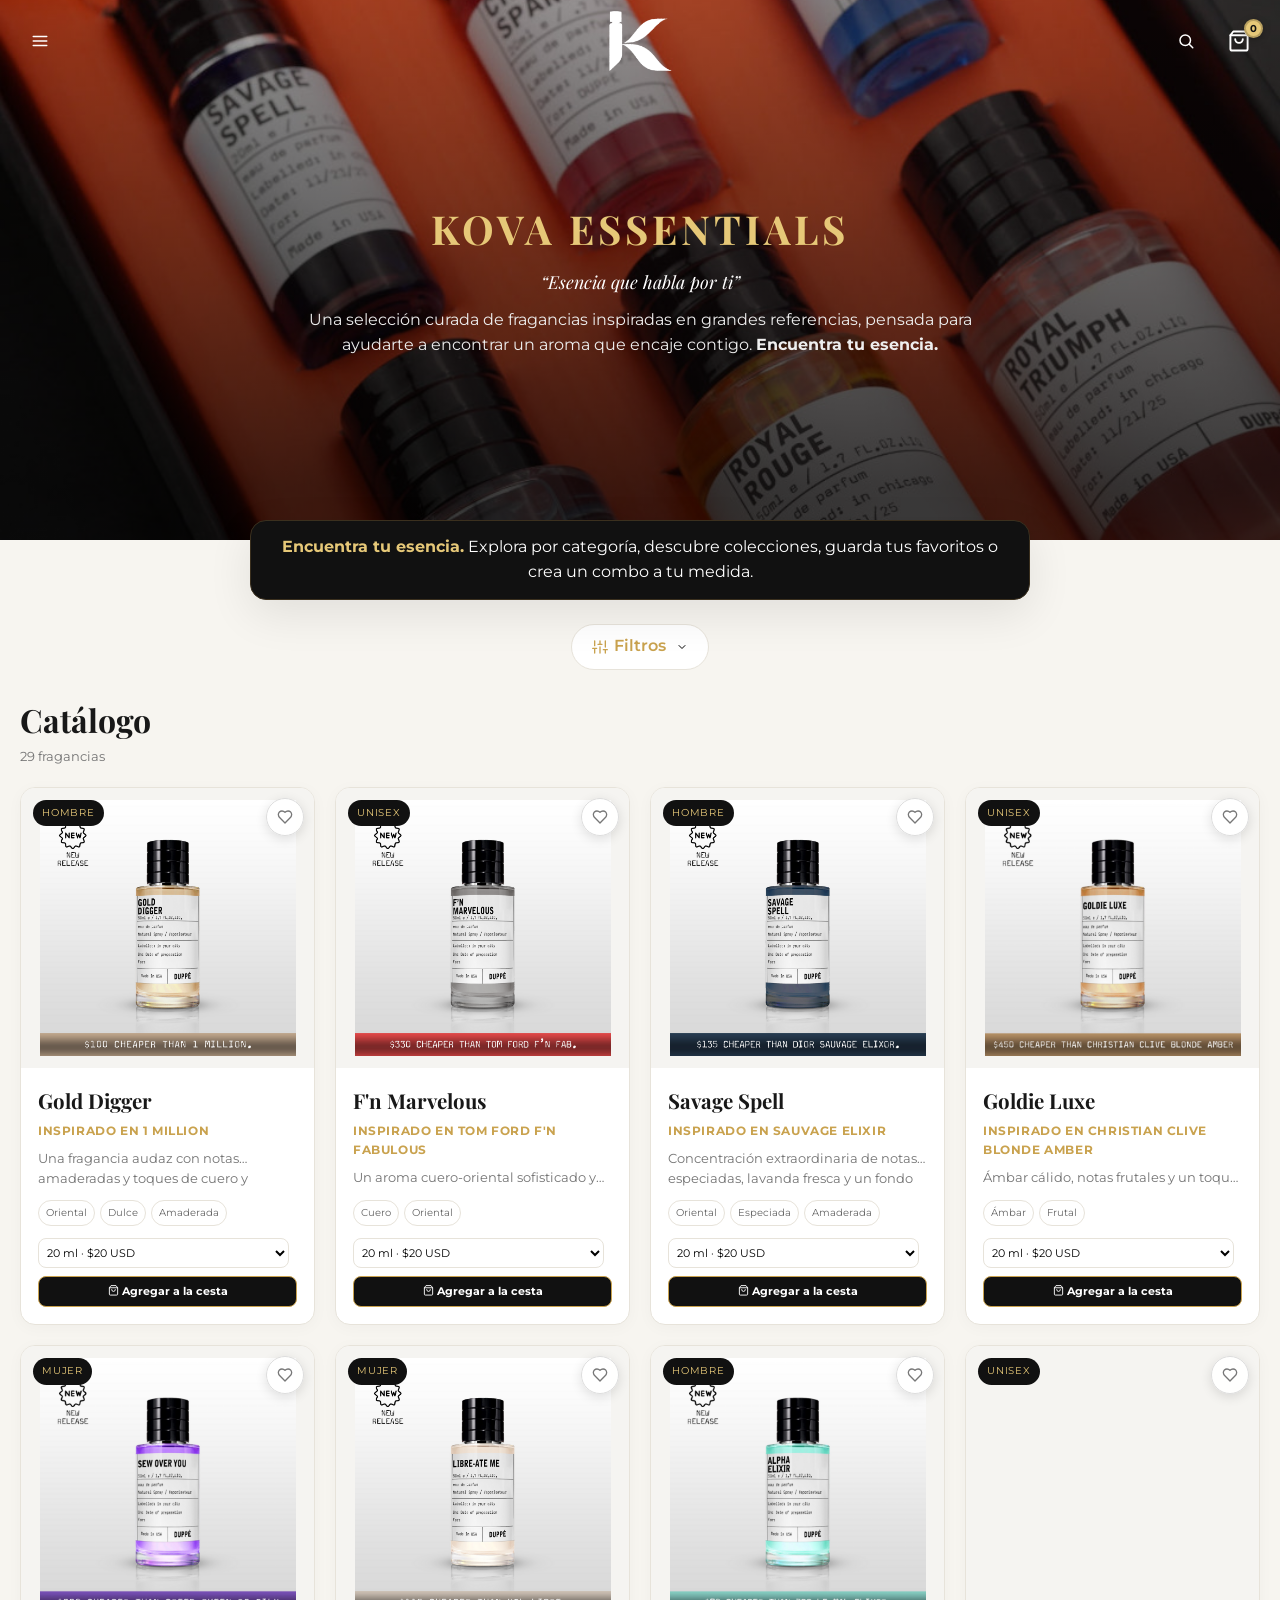
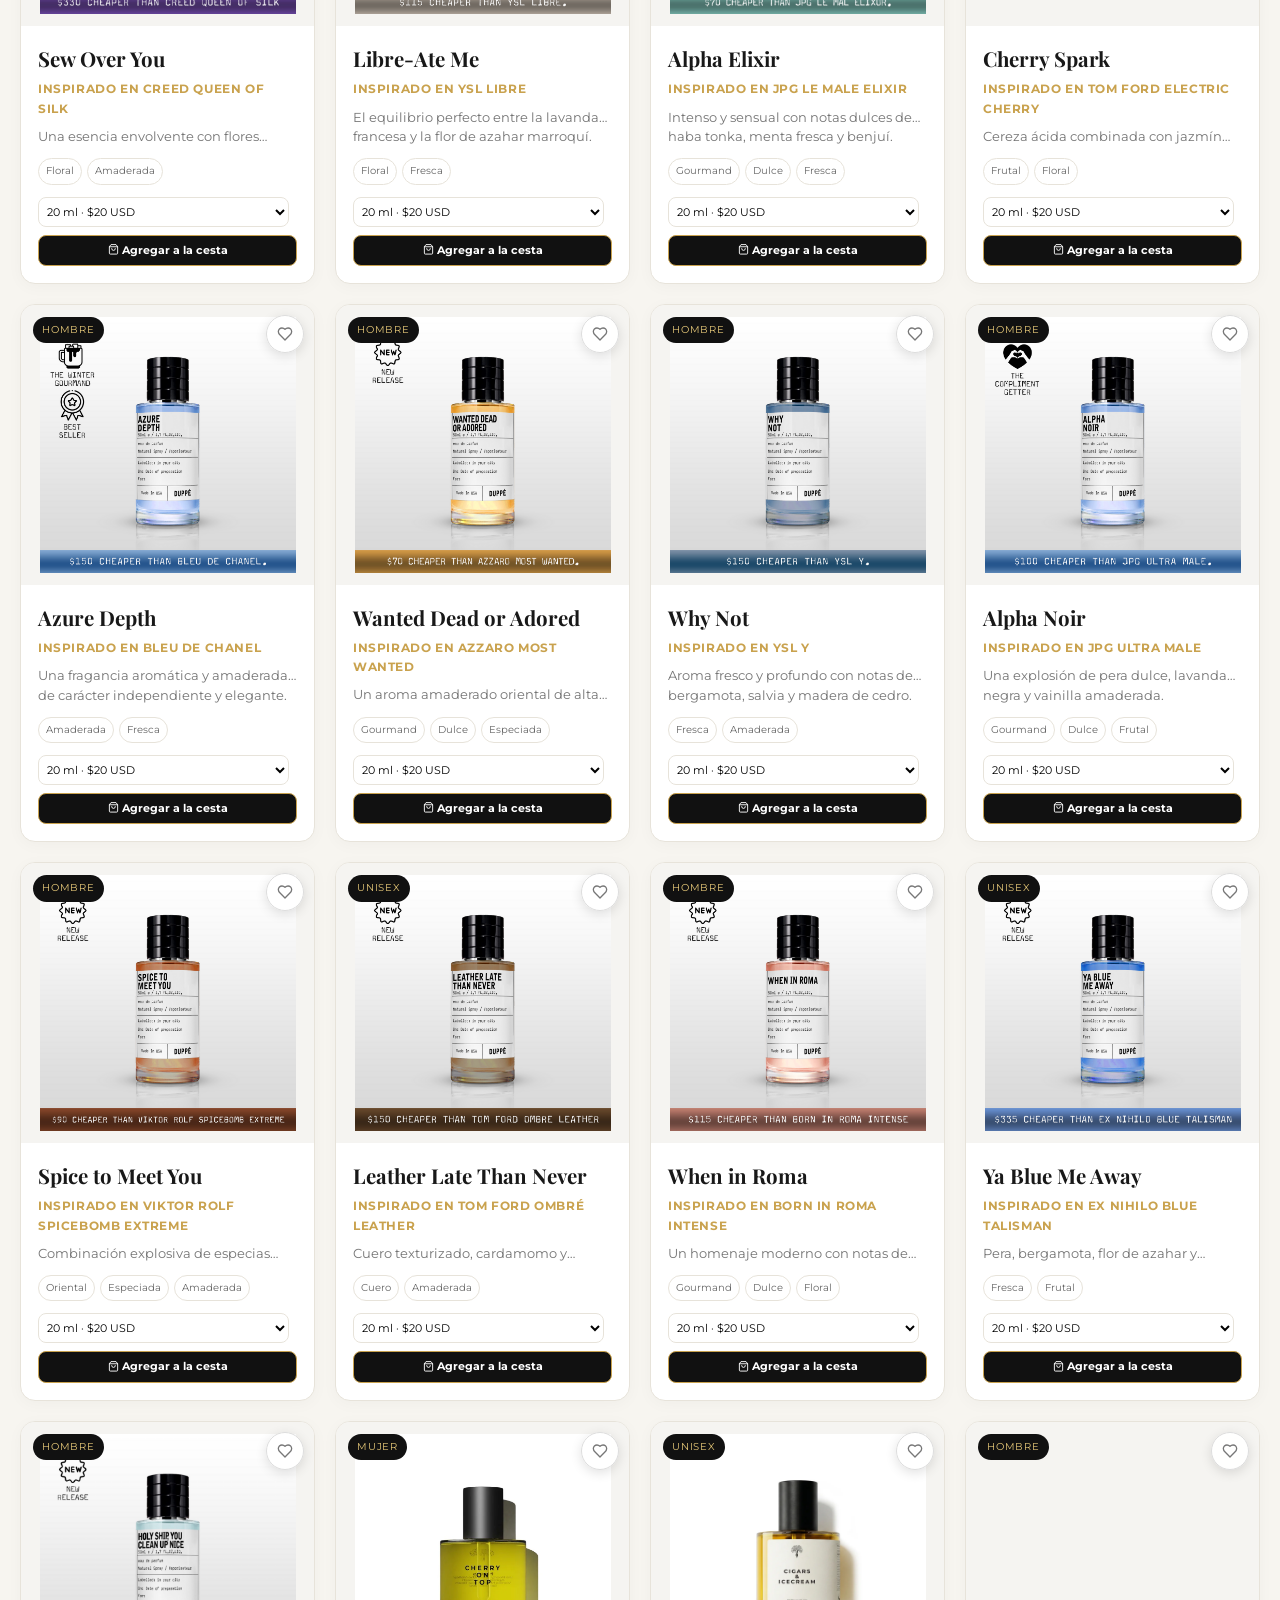
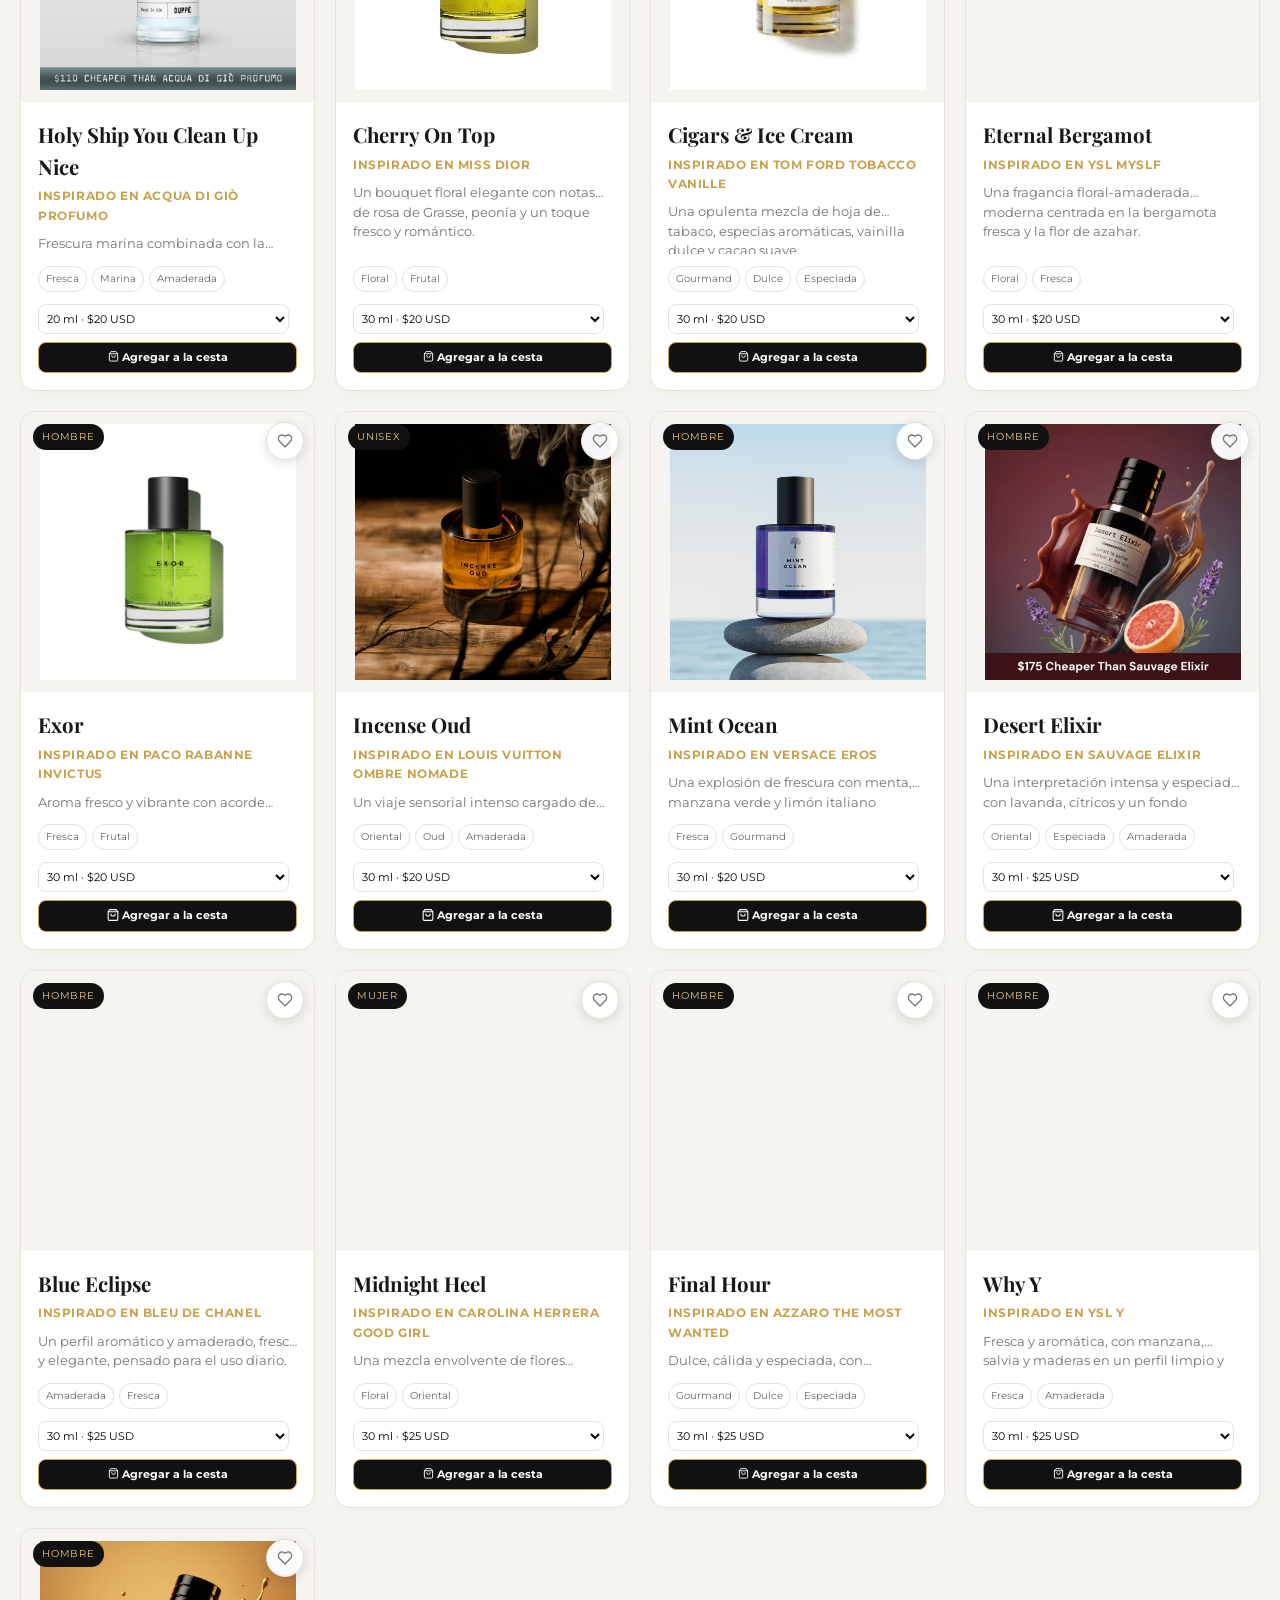
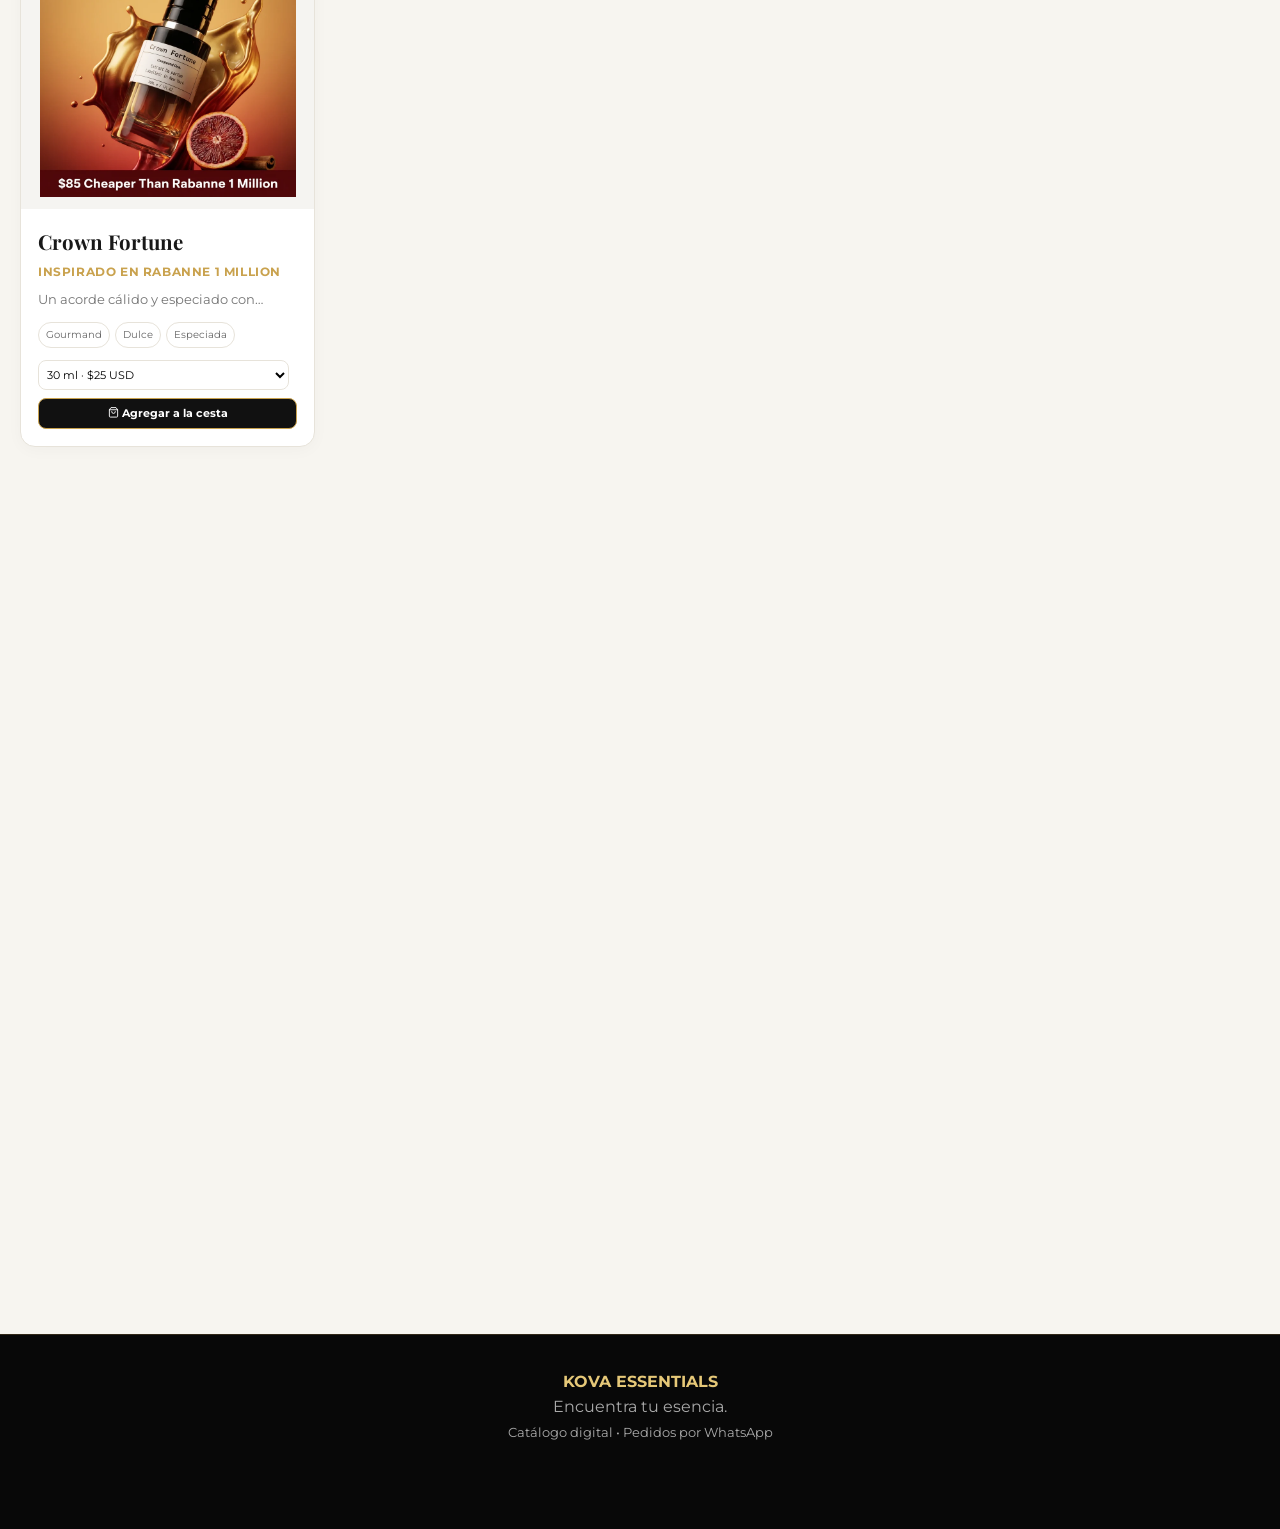
==== commit c8bf1f94: "Add files via upload" ====
--- a/index.html
+++ b/index.html
@@ -244,7 +244,10 @@
 .v3d-top{display:flex;align-items:center;justify-content:space-between;padding:calc(14px + env(safe-area-inset-top,0px)) 18px 6px 22px}
 .v3d-top strong{font-family:'Playfair Display',serif;font-weight:500;letter-spacing:.04em;color:var(--gold2)}
 #v3dClose{width:42px;height:42px;border-radius:50%;border:1px solid #2e271a;display:grid;place-items:center;font-size:1.1rem;color:#fff}
-#v3dStage{flex:1;min-height:0;position:relative}
+#v3dStage{position:absolute;inset:0;z-index:0}
+#view3d>*:not(#v3dStage){position:relative;z-index:1;pointer-events:none}
+#view3d button{pointer-events:auto}
+.v3d-top{margin-bottom:auto}
 .v3d-msg{text-align:center;color:#8d887d;font-size:.78rem;min-height:1.2em}
 .v3d-info{text-align:center;padding:6px 22px 0}
 #v3dName{font-family:'Playfair Display',serif;font-weight:500;font-size:2.1rem;line-height:1.1;letter-spacing:-.015em}
@@ -422,8 +425,8 @@
   }
 });
 /* ===== Colecciones en 3D (se carga solo al abrirlo) ===== */
-const C3D={duppe:{n:'Duppé',d:'Cristal con tapa negra de aros metálicos.'},eternals:{n:'Eternals',d:'Perfume oil en frasco redondo de tapa mate.'},compoundone:{n:'Compound One',d:'Tapa estriada y base de cristal grueso.'}};
-const SW3D=['#e2b56a','#c98a8a','#8fb4d8','#9bc79a','#e3edf1'];
+const C3D={duppe:{n:'Duppé',d:'Frasco cilíndrico, tapa de aros metálicos y etiqueta Made in USA.'},eternals:{n:'Eternals',d:'Perfume oil con tapa mate y el árbol de Eternals en la etiqueta.'},compoundone:{n:'Compound One',d:'Tapa estriada, collar plateado y etiqueta Labelled: in New York.'}};
+const SW3D=['#e9c46a','#c98a8a','#8fb4d8','#9bc79a','#e3edf1','#1a2340'];
 let v3d=null,v3dKey='duppe',v3dFocus=null;
 const ok3D=(()=>{try{const c=document.createElement('canvas');return !!(c.getContext('webgl2')||c.getContext('webgl'))}catch(e){return false}})();
 if(!ok3D)$('menu3d').style.display='none';
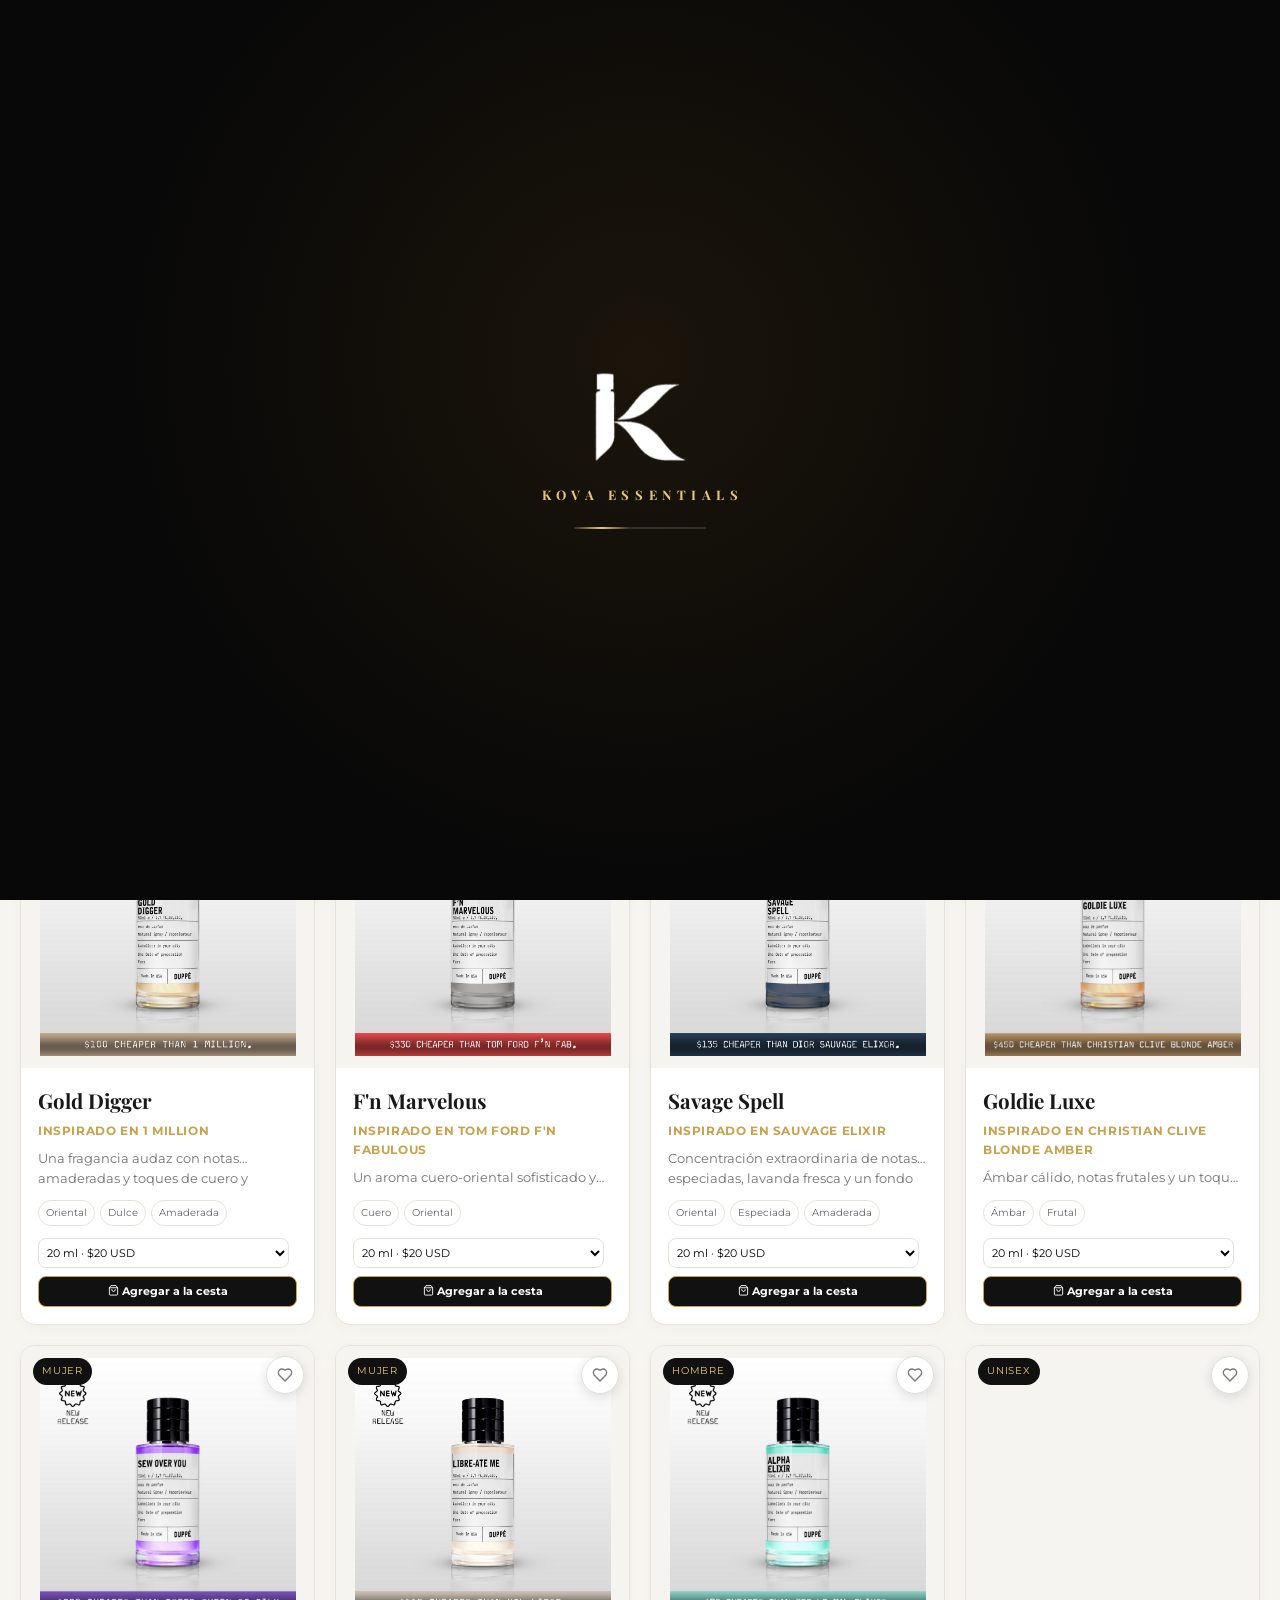
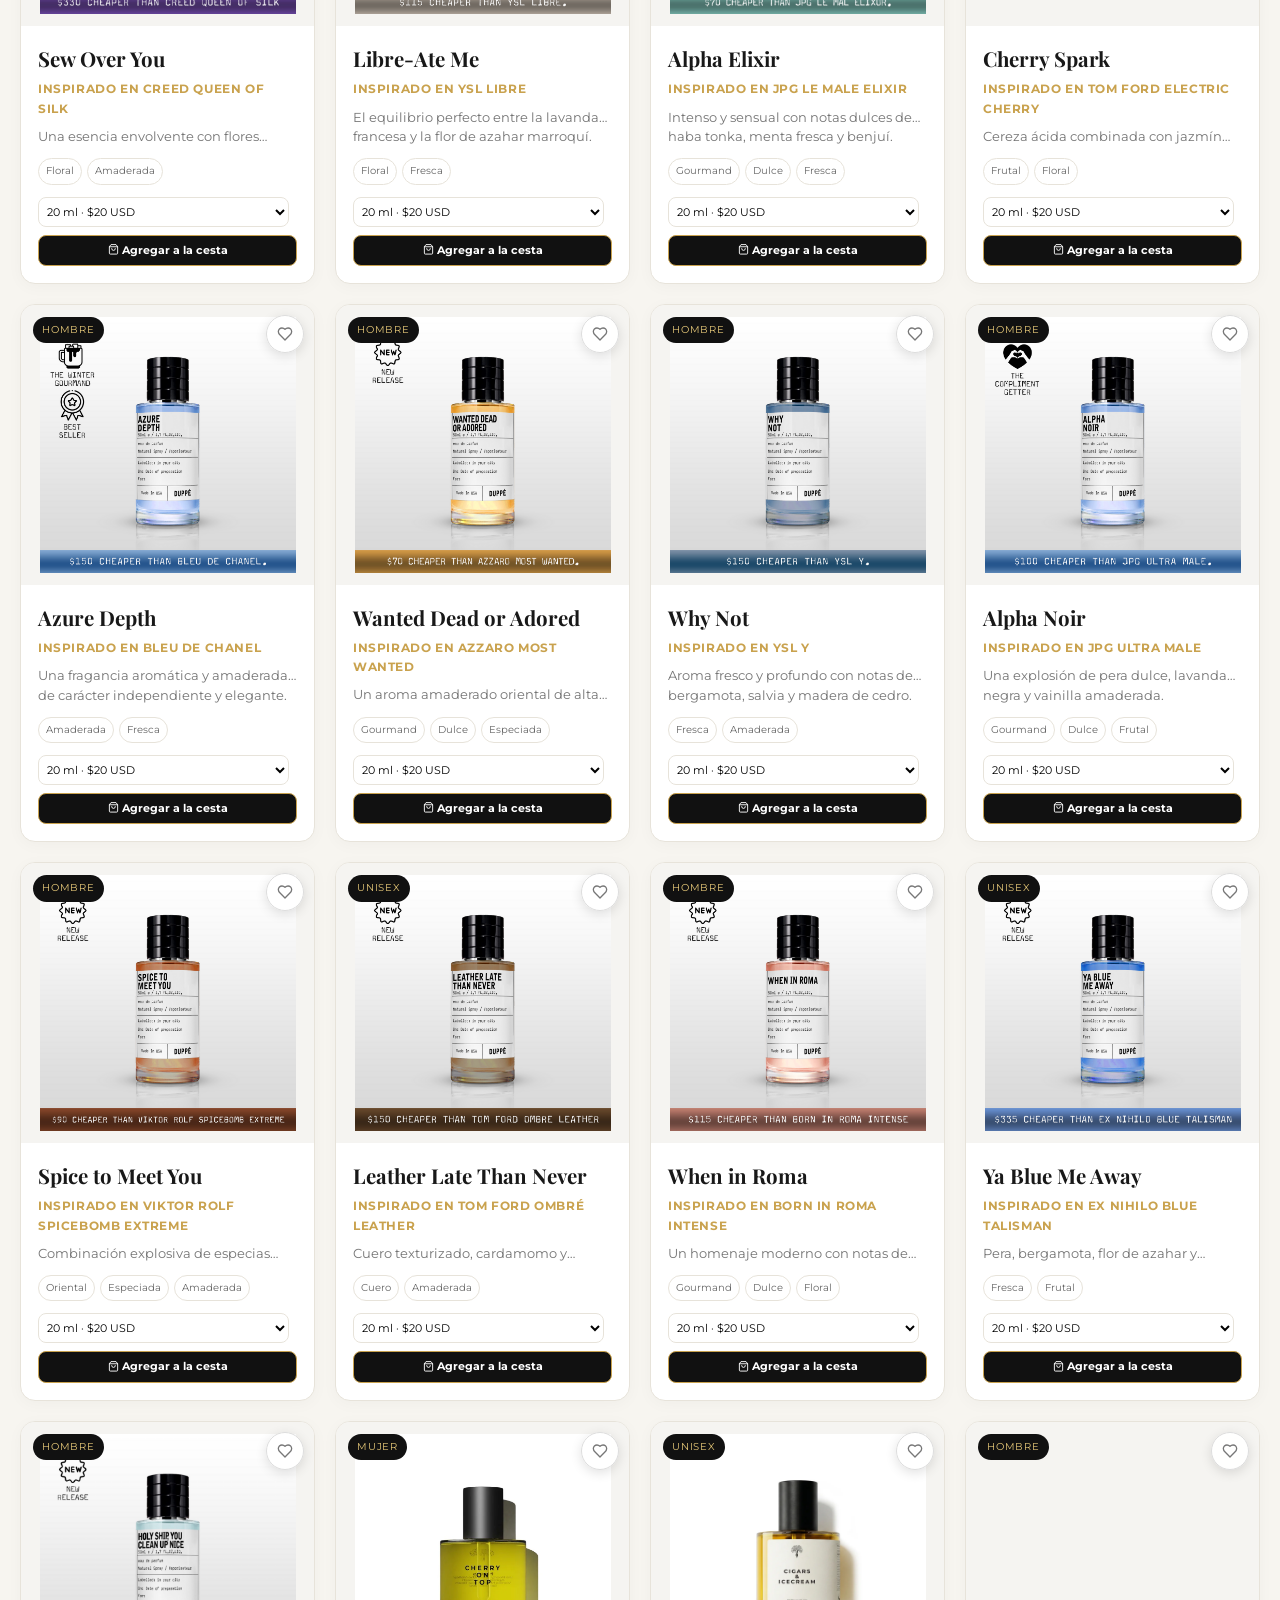
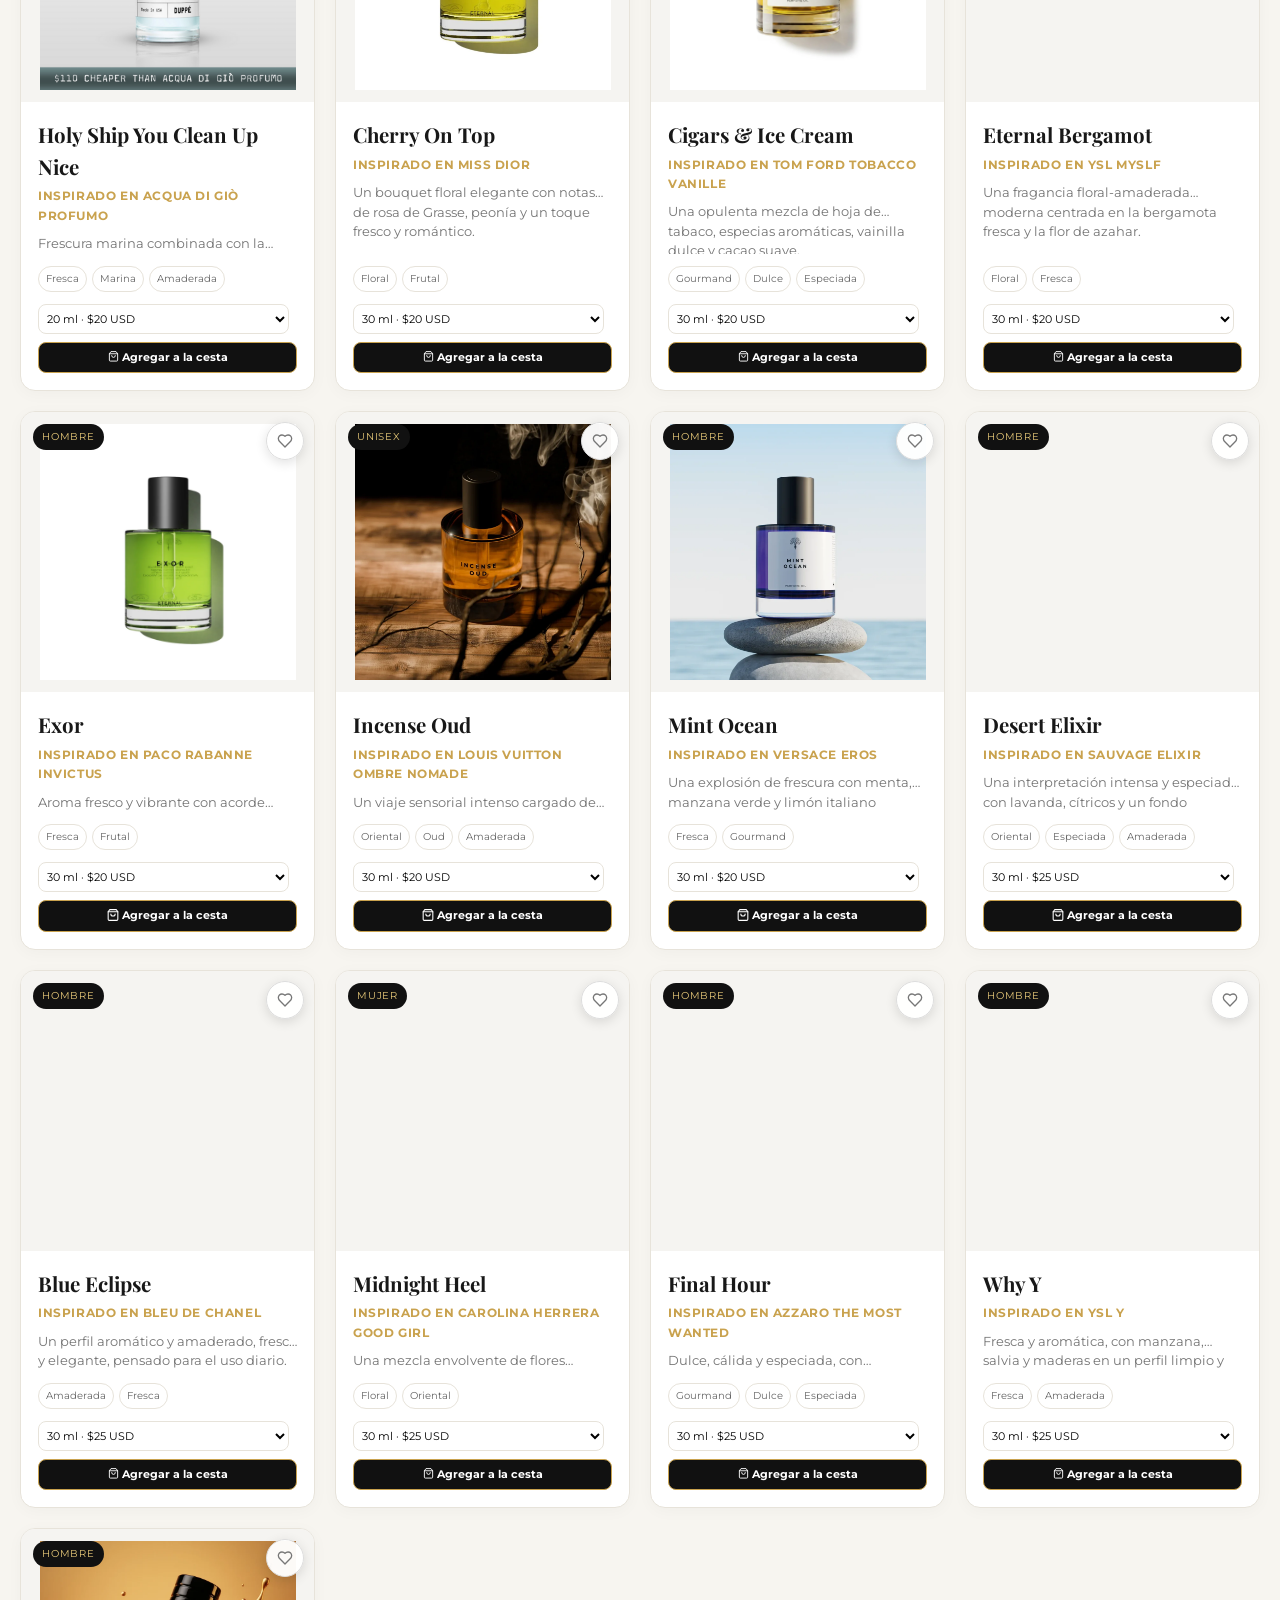
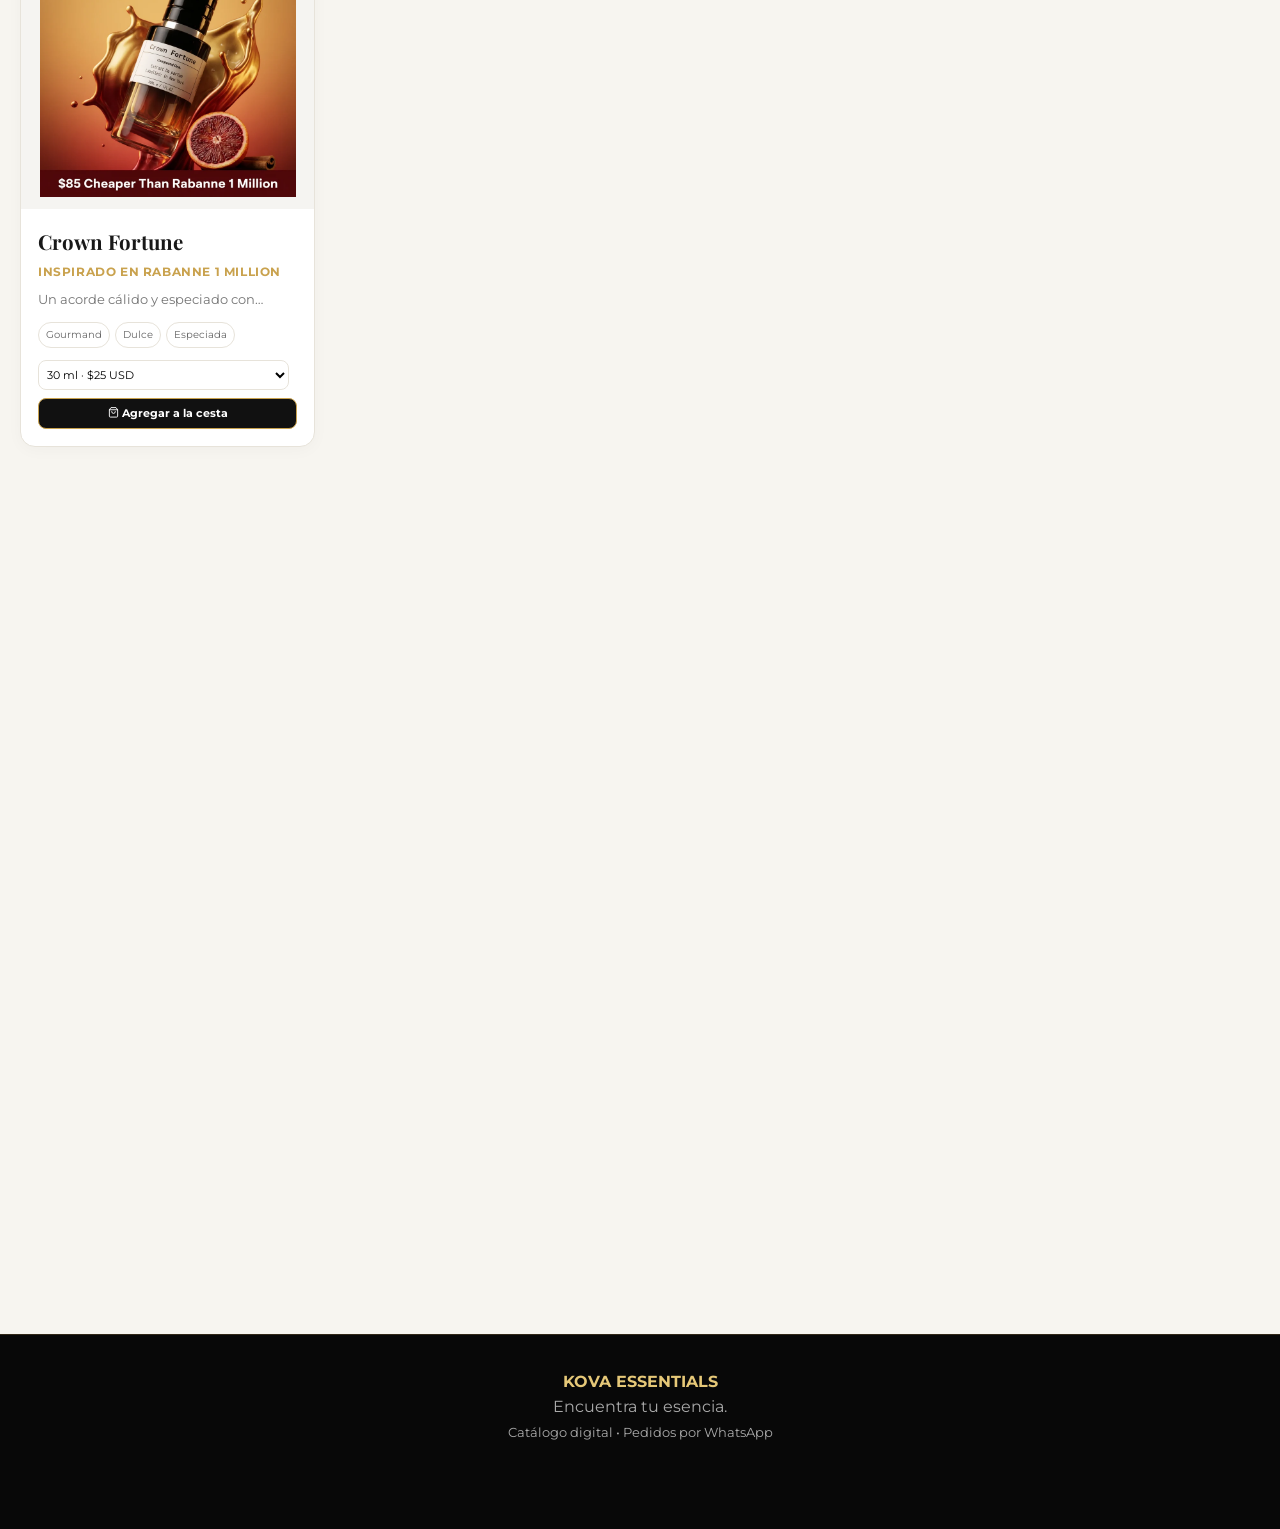
==== commit f41772e1: "Add files via upload" ====
--- a/index.html
+++ b/index.html
@@ -242,23 +242,24 @@
 #view3d{position:fixed;top:var(--shift,0px);left:0;right:0;bottom:0;z-index:1500;display:flex;flex-direction:column;background:radial-gradient(circle at 50% 38%,#1d170c 0%,#080808 62%);color:#f4f1ea;opacity:0;visibility:hidden;transition:opacity .45s ease,visibility 0s linear .45s}
 #view3d.open{opacity:1;visibility:visible;transition:opacity .45s ease,visibility 0s}
 .v3d-top{display:flex;align-items:center;justify-content:space-between;padding:calc(14px + env(safe-area-inset-top,0px)) 18px 6px 22px}
-.v3d-top strong{font-family:'Playfair Display',serif;font-weight:500;letter-spacing:.04em;color:var(--gold2)}
-#v3dClose{width:42px;height:42px;border-radius:50%;border:1px solid #2e271a;display:grid;place-items:center;font-size:1.1rem;color:#fff}
+.v3d-top strong{display:block;font-family:'Playfair Display',serif;font-weight:500;letter-spacing:.04em;color:var(--gold2)}
+#v3dClose{width:42px;height:42px;border-radius:50%;border:1px solid #2e271a;background:rgba(255,255,255,.06);display:grid;place-items:center;font-size:1.1rem;color:#fff}
 #v3dStage{position:absolute;inset:0;z-index:0}
 #view3d>*:not(#v3dStage){position:relative;z-index:1;pointer-events:none}
-#view3d button{pointer-events:auto}
+#view3d button{pointer-events:auto;-webkit-appearance:none;appearance:none}
+#view3d{color-scheme:dark}
 .v3d-top{margin-bottom:auto}
-.v3d-msg{text-align:center;color:#8d887d;font-size:.78rem;min-height:1.2em}
+.v3d-msg{text-align:left;color:#8d887d;font-size:.78rem;min-height:1.2em;margin-top:2px}
 .v3d-info{text-align:center;padding:6px 22px 0}
-#v3dName{font-family:'Playfair Display',serif;font-weight:500;font-size:2.1rem;line-height:1.1;letter-spacing:-.015em}
-#v3dDesc{color:#aaa59a;font-size:.88rem;margin-top:6px}
-.v3d-tabs{display:flex;gap:8px;justify-content:center;flex-wrap:wrap;padding:16px 16px 4px}
-.v3d-tabs button{padding:9px 16px;border-radius:980px;border:1px solid #3a3120;font-size:.84rem;color:#ddd}
+#v3dName{font-family:'Playfair Display',serif;font-weight:500;font-size:1.8rem;line-height:1.1;letter-spacing:-.015em}
+#v3dDesc{color:#aaa59a;font-size:.82rem;margin-top:4px}
+.v3d-tabs{display:flex;gap:8px;justify-content:center;flex-wrap:wrap;padding:12px 16px 2px}
+.v3d-tabs button{padding:9px 16px;border-radius:980px;border:1px solid #3a3120;background:rgba(255,255,255,.05);font-size:.84rem;color:#e8e4da}
 .v3d-tabs button.on{background:var(--gold);border-color:var(--gold);color:#111;font-weight:600}
-.v3d-sw{display:flex;gap:14px;justify-content:center;padding:12px 10px 6px}
+.v3d-sw{display:flex;gap:14px;justify-content:center;padding:10px 10px 2px}
 .v3d-sw button{width:28px;height:28px;border-radius:50%;border:2px solid transparent;box-shadow:0 0 0 1px #3a3120}
 .v3d-sw button.on{border-color:var(--gold2)}
-#v3dGo{margin:10px 18px calc(18px + env(safe-area-inset-bottom,0px));padding:14px;border-radius:980px;background:var(--gold);color:#111;font-weight:600;font-size:.92rem}
+#v3dGo{margin:8px 18px calc(14px + env(safe-area-inset-bottom,0px));padding:14px;border-radius:980px;background:var(--gold);color:#111;font-weight:600;font-size:.92rem}
 @media (prefers-reduced-motion:reduce){#view3d,#view3d.open{transition-duration:.01ms!important}}
 </style></head>
 <body class="loading">
@@ -310,8 +311,8 @@
 <section class="section" id="combo"><div class="section-title"><div><h2>Crea tu Combo</h2><small>Elige 4 o más fragancias y obtén descuento: 10% con 4 y 15% con 6.</small></div></div><div class="combo"><div class="combo-grid"><div><div class="combo-list" id="comboList"></div></div><div class="combo-summary"><div class="summary-line"><span>Fragancias</span><span id="comboQty">0</span></div><div class="summary-line"><span>Subtotal</span><span id="comboSubtotal">$0 USD</span></div><div class="summary-line"><span>Descuento</span><span id="comboDiscount">$0 USD</span></div><div class="summary-line total"><span>Total</span><span id="comboTotal">$0 USD</span></div><small id="comboHint" style="color:#999">Selecciona al menos 4 fragancias.</small><button class="combo-btn" id="addCombo" disabled><i class="fa-solid fa-plus"></i> Agregar combo a la cesta</button></div></div></div></section>
 <footer><strong>KOVA ESSENTIALS</strong><p>Encuentra tu esencia.</p><small>Catálogo digital • Pedidos por WhatsApp</small></footer>
 <div id="view3d" role="dialog" aria-modal="true" aria-label="Colecciones en 3D">
-<div class="v3d-top"><strong>Colecciones</strong><button id="v3dClose" aria-label="Cerrar"><i class="fa-solid fa-xmark"></i></button></div>
-<div id="v3dStage"></div><p id="v3dMsg" class="v3d-msg"></p>
+<div class="v3d-top"><div><strong>Colecciones</strong><p id="v3dMsg" class="v3d-msg"></p></div><button id="v3dClose" aria-label="Cerrar"><i class="fa-solid fa-xmark"></i></button></div>
+<div id="v3dStage"></div>
 <div class="v3d-info"><h2 id="v3dName"></h2><p id="v3dDesc"></p></div>
 <div class="v3d-tabs" id="v3dTabs"><button data-k="duppe">Duppé</button><button data-k="eternals">Eternals</button><button data-k="compoundone">Compound One</button></div>
 <div class="v3d-sw" id="v3dSw" aria-label="Color del líquido"></div>
@@ -425,7 +426,7 @@
   }
 });
 /* ===== Colecciones en 3D (se carga solo al abrirlo) ===== */
-const C3D={duppe:{n:'Duppé',d:'Frasco cilíndrico, tapa de aros metálicos y etiqueta Made in USA.'},eternals:{n:'Eternals',d:'Perfume oil con tapa mate y el árbol de Eternals en la etiqueta.'},compoundone:{n:'Compound One',d:'Tapa estriada, collar plateado y etiqueta Labelled: in New York.'}};
+const C3D={duppe:{n:'Duppé',d:'Tapa de aros metálicos. Made in USA.'},eternals:{n:'Eternals',d:'Perfume oil con tapa mate y árbol.'},compoundone:{n:'Compound One',d:'Tapa estriada. Labelled: in New York.'}};
 const SW3D=['#e9c46a','#c98a8a','#8fb4d8','#9bc79a','#e3edf1','#1a2340'];
 let v3d=null,v3dKey='duppe',v3dFocus=null;
 const ok3D=(()=>{try{const c=document.createElement('canvas');return !!(c.getContext('webgl2')||c.getContext('webgl'))}catch(e){return false}})();
@@ -438,7 +439,7 @@
   v3dFocus=document.activeElement;$('view3d').classList.add('open');lockPage();paint3D();
   setTimeout(()=>$('v3dClose').focus({preventScroll:true}),60);
   if(!v3d){$('v3dMsg').textContent='Cargando…';
-    try{const m=await import('./bottle3d.js');v3d=await m.createViewer($('v3dStage'));$('v3dMsg').textContent='Arrastra para girar el frasco'}
+    try{const m=await import('./bottle3d.js?v=4');v3d=await m.createViewer($('v3dStage'));$('v3dMsg').textContent='Arrastra para girar el frasco'}
     catch(e){console.error('3D:',e);$('v3dMsg').textContent='Tu dispositivo no puede mostrar el 3D.';return}}
   v3d.show(v3dKey);v3d.start();
 }
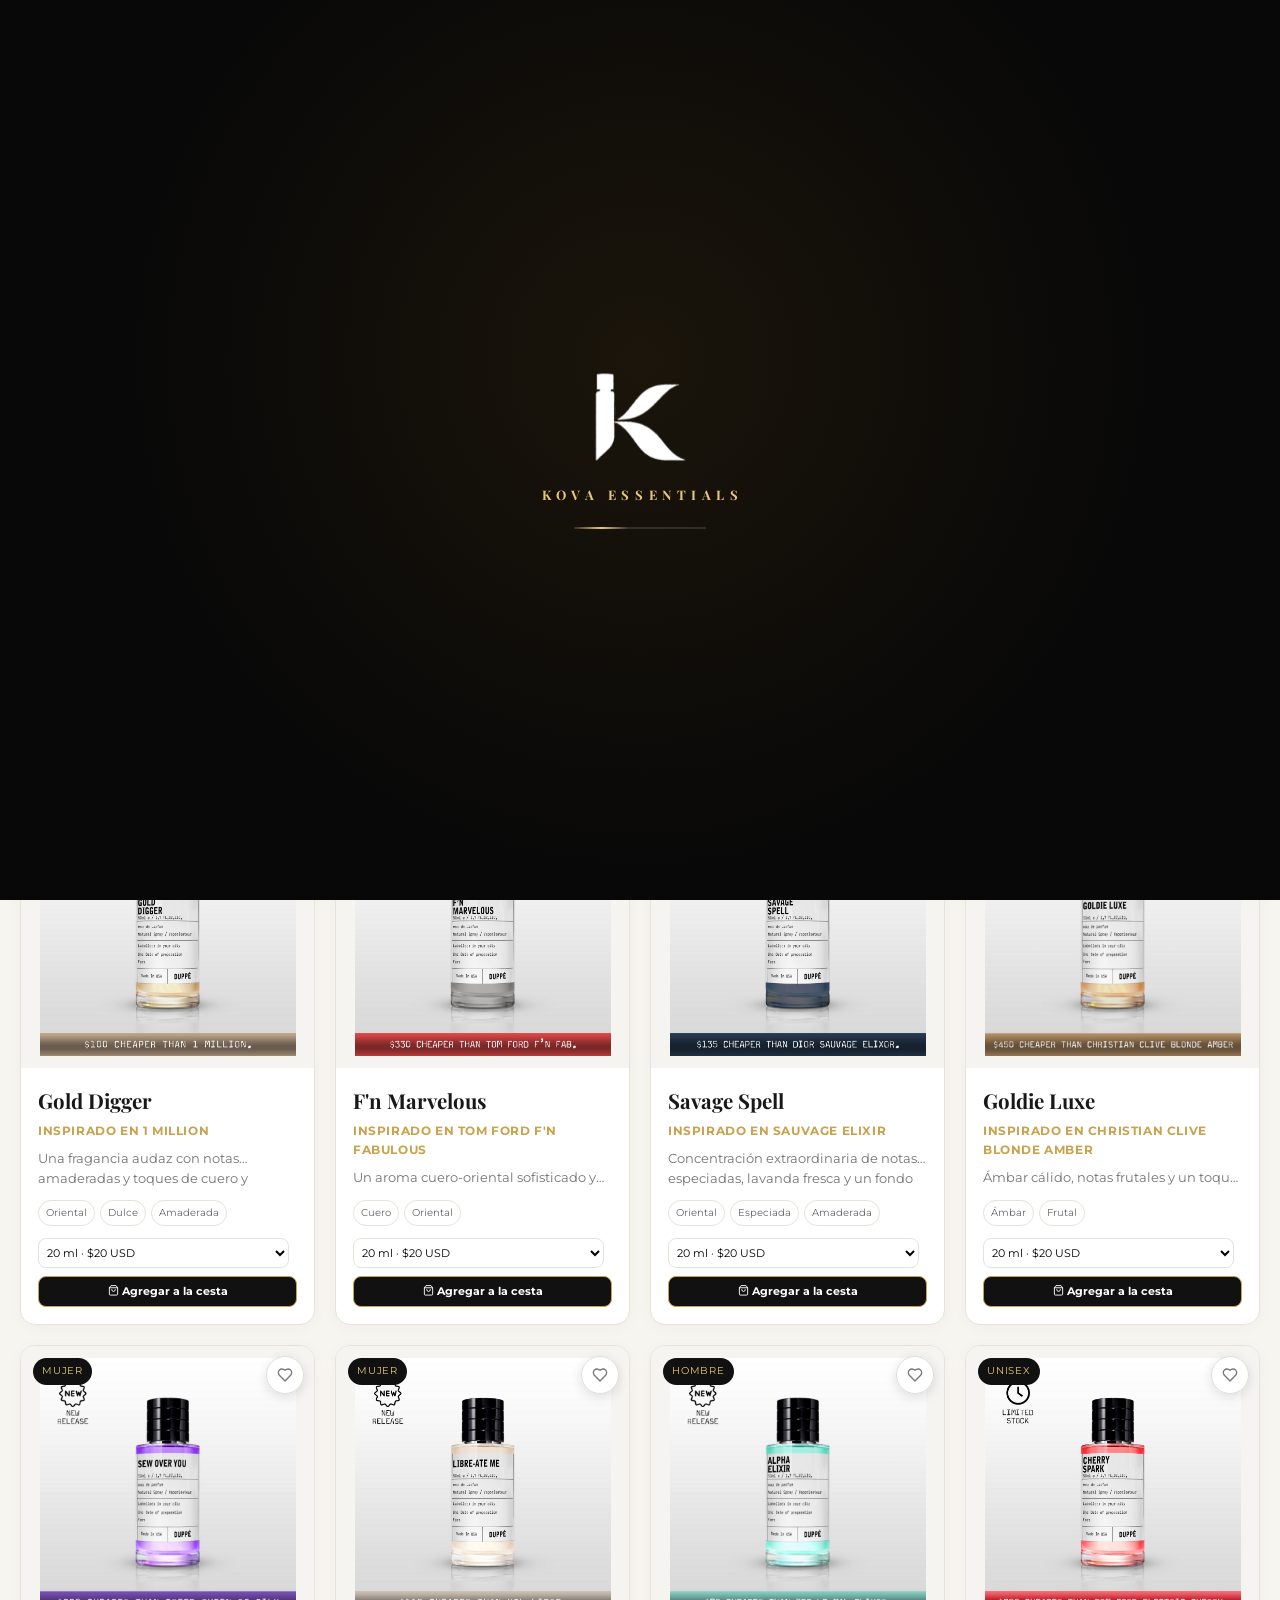
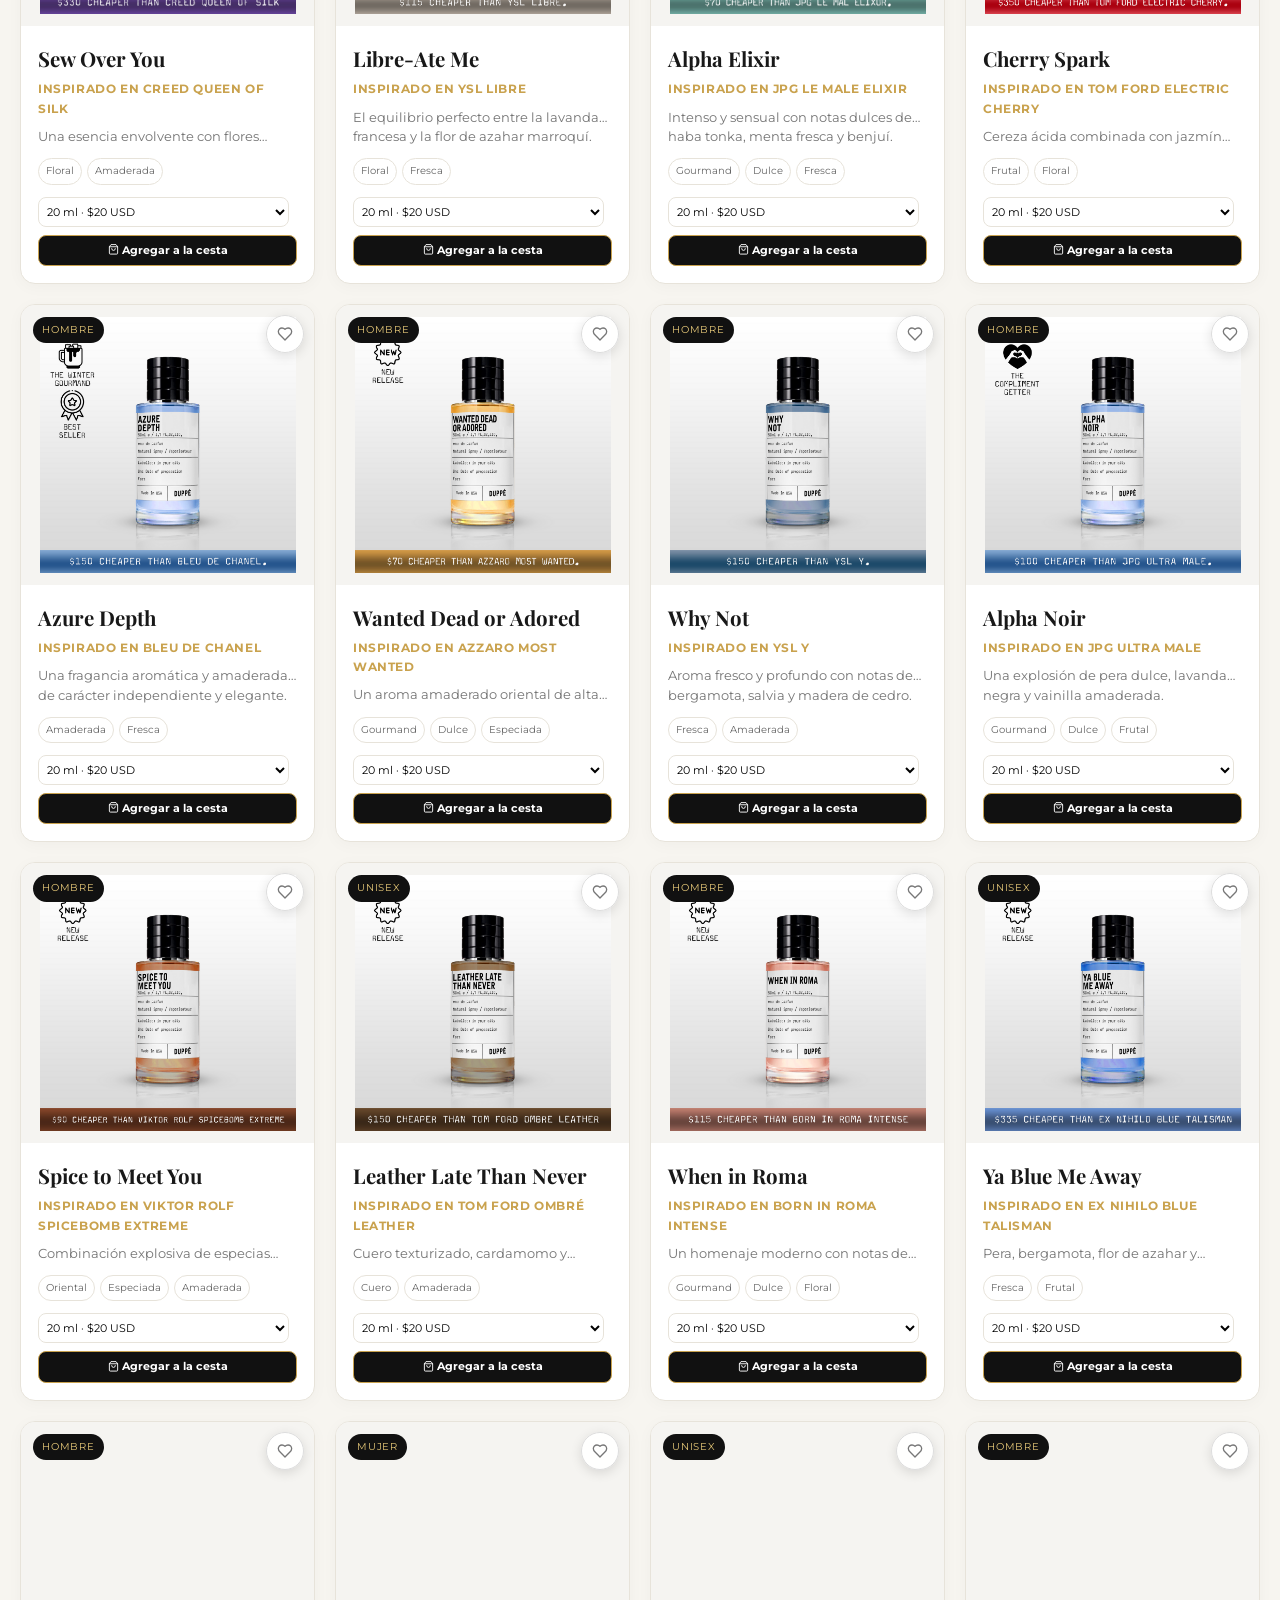
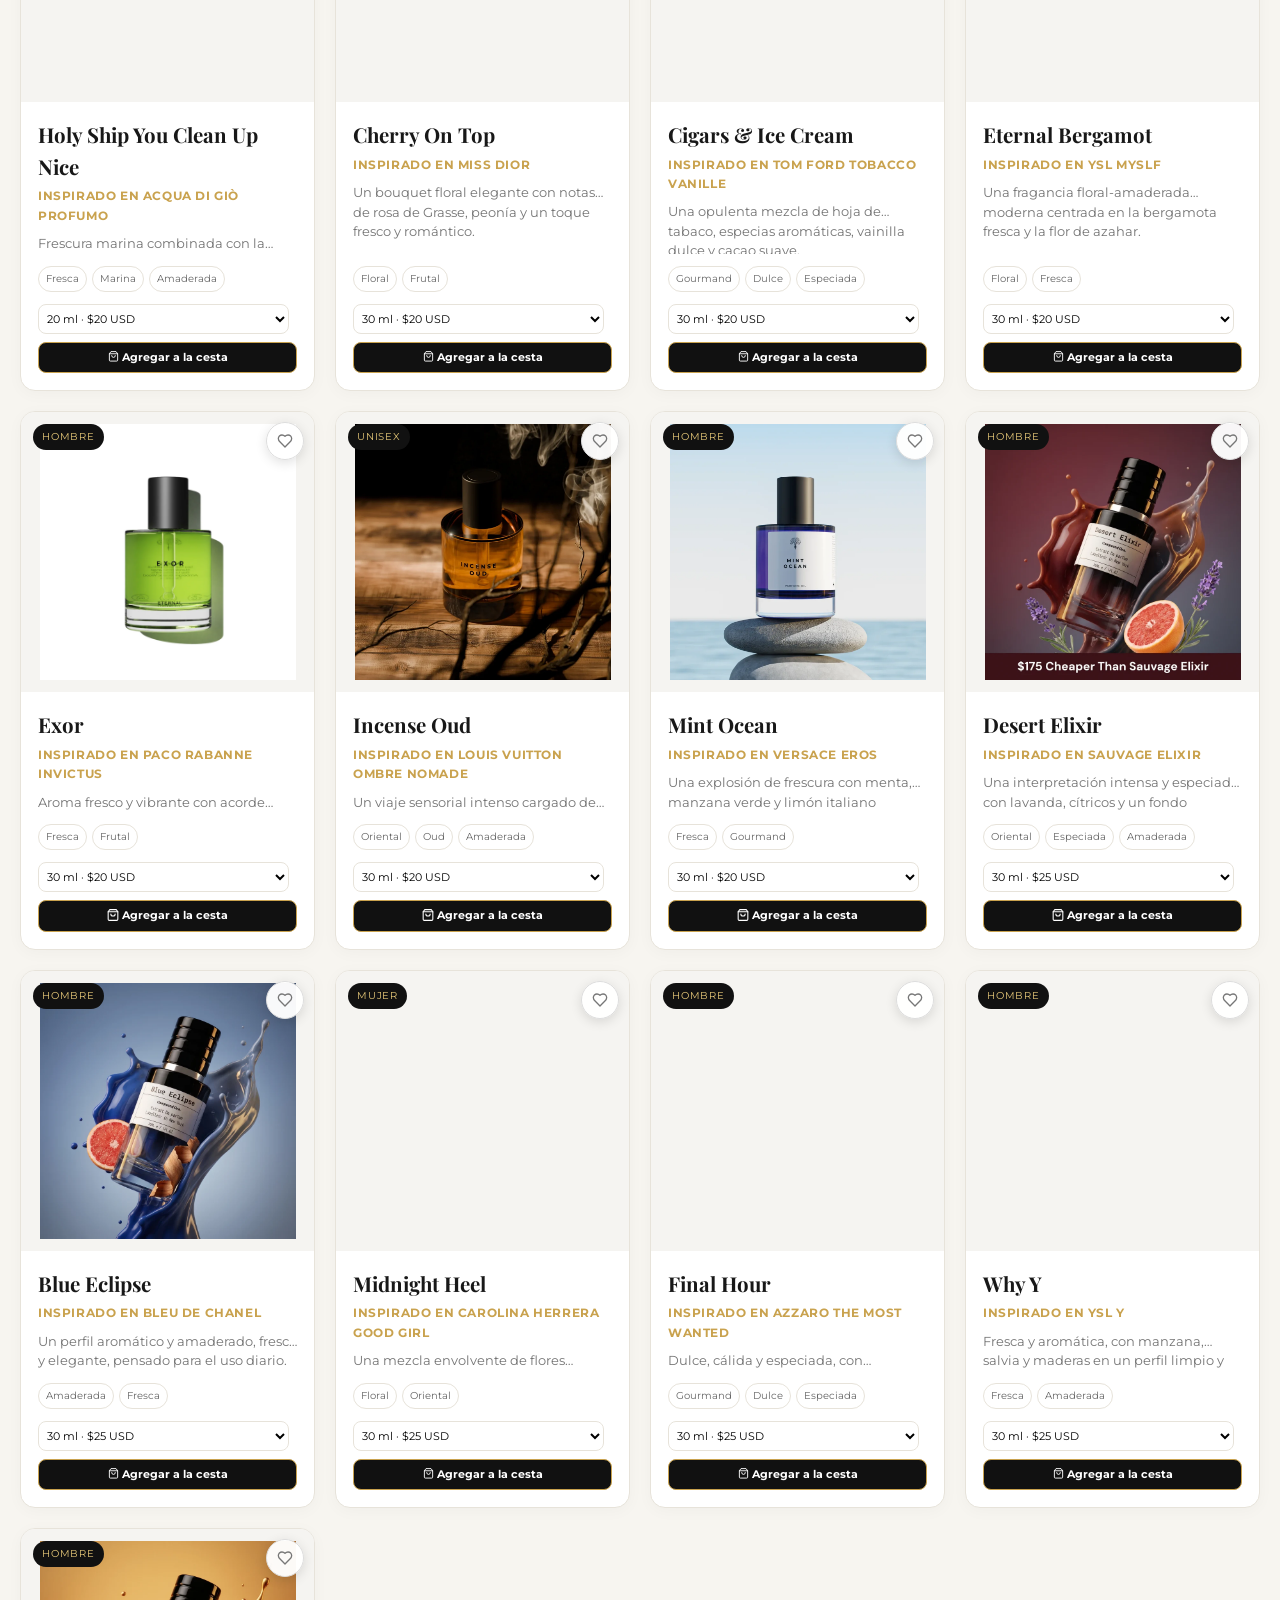
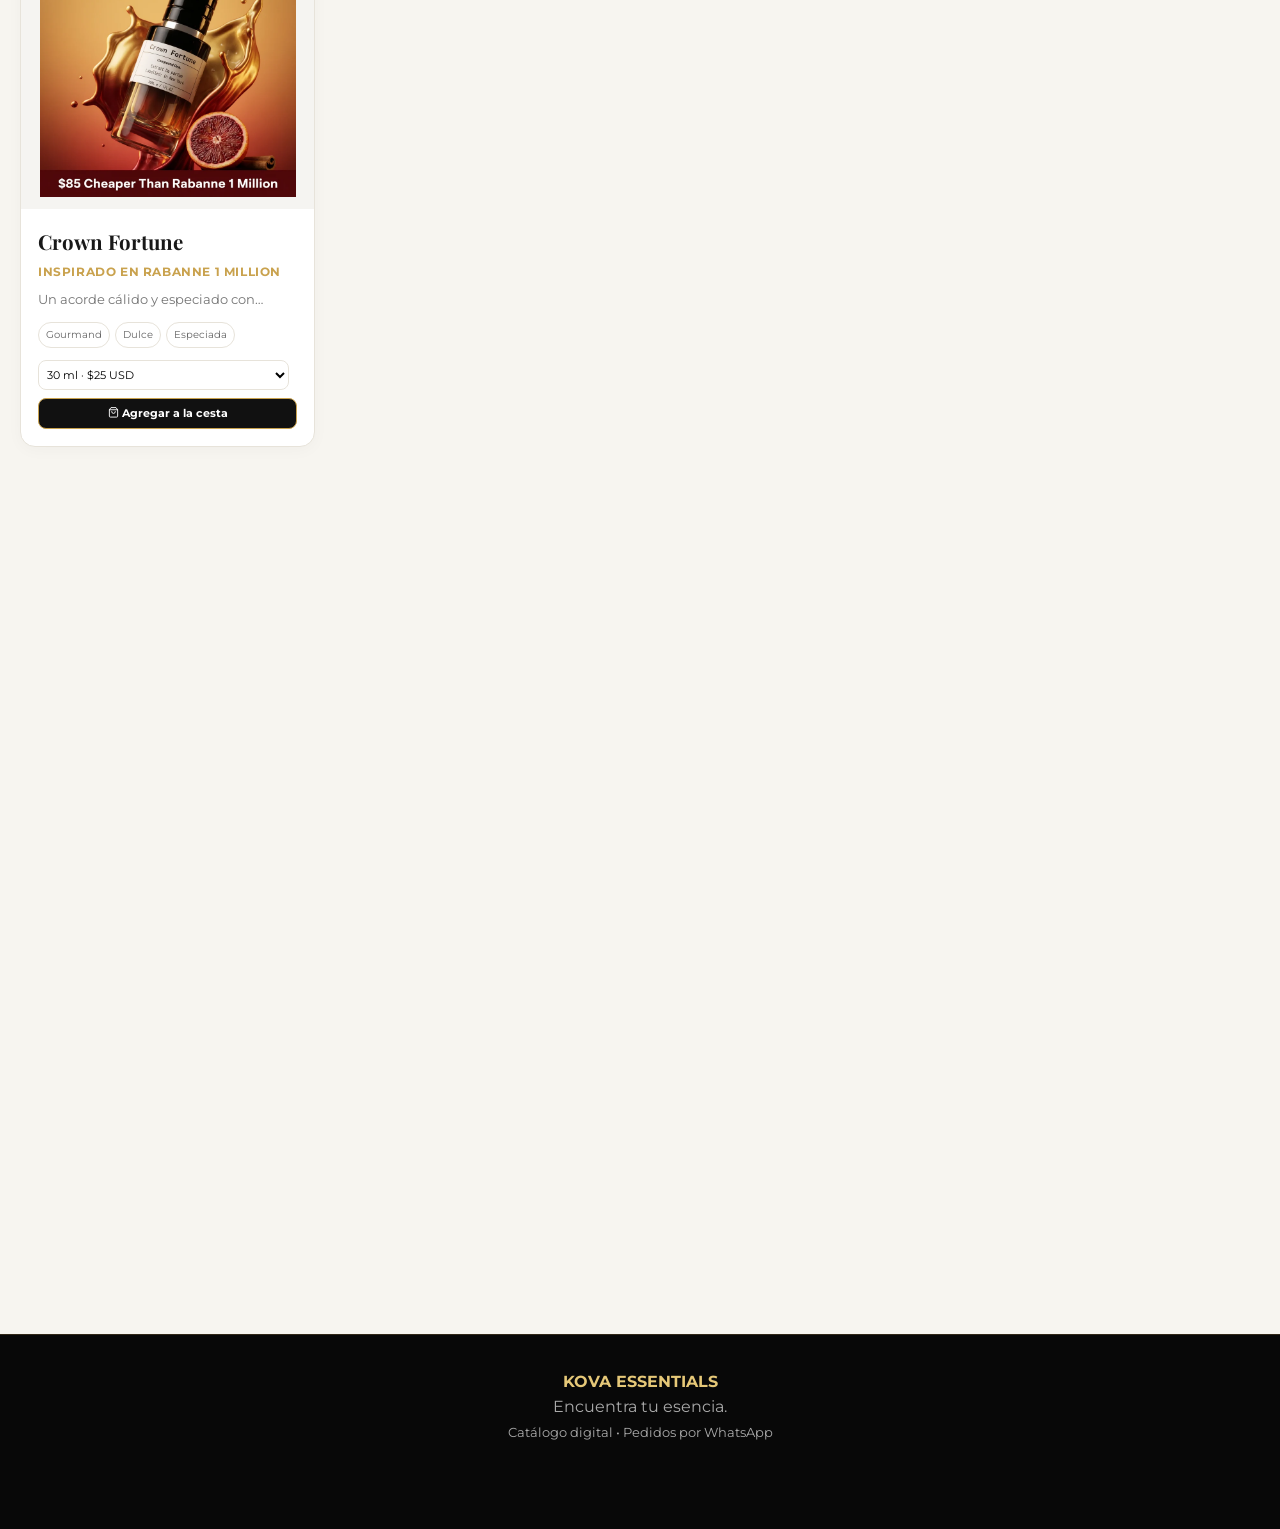
==== commit 0ce51336: "Add files via upload" ====
--- a/index.html
+++ b/index.html
@@ -244,7 +244,8 @@
 .v3d-top{display:flex;align-items:center;justify-content:space-between;padding:calc(14px + env(safe-area-inset-top,0px)) 18px 6px 22px}
 .v3d-top strong{display:block;font-family:'Playfair Display',serif;font-weight:500;letter-spacing:.04em;color:var(--gold2)}
 #v3dClose{width:42px;height:42px;border-radius:50%;border:1px solid #2e271a;background:rgba(255,255,255,.06);display:grid;place-items:center;font-size:1.1rem;color:#fff}
-#v3dStage{position:absolute;inset:0;z-index:0}
+#v3dStage{position:absolute;top:0;left:0;right:0;bottom:clamp(250px,36%,340px);z-index:0}
+#v3dStage model-viewer{width:100%;height:100%;background:transparent;--poster-color:transparent;outline:none}
 #view3d>*:not(#v3dStage){position:relative;z-index:1;pointer-events:none}
 #view3d button{pointer-events:auto;-webkit-appearance:none;appearance:none}
 #view3d{color-scheme:dark}
@@ -315,7 +316,6 @@
 <div id="v3dStage"></div>
 <div class="v3d-info"><h2 id="v3dName"></h2><p id="v3dDesc"></p></div>
 <div class="v3d-tabs" id="v3dTabs"><button data-k="duppe">Duppé</button><button data-k="eternals">Eternals</button><button data-k="compoundone">Compound One</button></div>
-<div class="v3d-sw" id="v3dSw" aria-label="Color del líquido"></div>
 <button id="v3dGo"></button>
 </div>
 <div class="cart-overlay" id="overlay"></div><aside class="cart" id="cart" role="dialog" aria-modal="true" aria-label="Cesta de compras"><div class="cart-head"><strong>Tu cesta</strong><button id="closeCart" aria-label="Cerrar cesta"><i class="fa-solid fa-xmark"></i></button></div><div class="cart-body" id="cartItems"></div><div class="cart-foot"><div class="total"><span>Total</span><b id="cartTotal">$0 USD</b></div><a class="wa" id="sendWhatsApp" href="#"><i class="fa-brands fa-whatsapp"></i> Pedir por WhatsApp</a></div></aside>
@@ -426,27 +426,33 @@
   }
 });
 /* ===== Colecciones en 3D (se carga solo al abrirlo) ===== */
-const C3D={duppe:{n:'Duppé',d:'Tapa de aros metálicos. Made in USA.'},eternals:{n:'Eternals',d:'Perfume oil con tapa mate y árbol.'},compoundone:{n:'Compound One',d:'Tapa estriada. Labelled: in New York.'}};
-const SW3D=['#e9c46a','#c98a8a','#8fb4d8','#9bc79a','#e3edf1','#1a2340'];
+const C3D={duppe:{n:'Duppé',d:'Leather Late Than Never. Made in USA.'},eternals:{n:'Eternals',d:'Cigars & Icecream. Perfume oil.'},compoundone:{n:'Compound One',d:'Creamy Vanilla. Labelled: in New York.'}};
+const MODELS={duppe:'models/leather_late_than_never.glb',eternals:'models/cigars_and_icecream.glb',compoundone:'models/compound_one_creamy_vanilla.glb'};
 let v3d=null,v3dKey='duppe',v3dFocus=null;
 const ok3D=(()=>{try{const c=document.createElement('canvas');return !!(c.getContext('webgl2')||c.getContext('webgl'))}catch(e){return false}})();
 if(!ok3D)$('menu3d').style.display='none';
 function paint3D(){const c=C3D[v3dKey];$('v3dName').textContent=c.n;$('v3dDesc').textContent=c.d;$('v3dGo').textContent=`Ver el catálogo de ${c.n}`;
   document.querySelectorAll('#v3dTabs button').forEach(b=>b.classList.toggle('on',b.dataset.k===v3dKey));
-  document.querySelectorAll('#v3dSw button').forEach(b=>b.classList.remove('on'))}
-function pick3D(k){v3dKey=k;paint3D();if(v3d)v3d.show(k)}
+}
+function setSrc3D(k){$('v3dMsg').textContent='Cargando…';v3d.src=MODELS[k]}
+function pick3D(k){v3dKey=k;paint3D();if(v3d)setSrc3D(k)}
 async function open3D(){
   v3dFocus=document.activeElement;$('view3d').classList.add('open');lockPage();paint3D();
   setTimeout(()=>$('v3dClose').focus({preventScroll:true}),60);
   if(!v3d){$('v3dMsg').textContent='Cargando…';
-    try{const m=await import('./bottle3d.js?v=4');v3d=await m.createViewer($('v3dStage'));$('v3dMsg').textContent='Arrastra para girar el frasco'}
-    catch(e){console.error('3D:',e);$('v3dMsg').textContent='Tu dispositivo no puede mostrar el 3D.';return}}
-  v3d.show(v3dKey);v3d.start();
-}
-function close3D(){$('view3d').classList.remove('open');if(v3d)v3d.stop();unlockPage();if(v3dFocus&&v3dFocus.focus)v3dFocus.focus()}
+    try{
+      await import('https://cdn.jsdelivr.net/npm/@google/model-viewer@3.5.0/dist/model-viewer.min.js');
+      const mv=document.createElement('model-viewer');
+      Object.entries({'camera-controls':'','disable-pan':'','disable-zoom':'','interaction-prompt':'none','touch-action':'none','auto-rotate':'','auto-rotate-delay':'0','rotation-per-second':'22deg','environment-image':'neutral','exposure':'1.15','shadow-intensity':'1.1','shadow-softness':'1','camera-orbit':'28deg 80deg auto','min-camera-orbit':'auto 45deg auto','max-camera-orbit':'auto 105deg auto','field-of-view':'24deg','alt':'Frasco 3D de la colección'}).forEach(([a,v])=>mv.setAttribute(a,v));
+      mv.addEventListener('load',()=>{$('v3dMsg').textContent='Arrastra para girar el frasco'});
+      mv.addEventListener('error',()=>{$('v3dMsg').textContent='No se pudo cargar el modelo.'});
+      $('v3dStage').appendChild(mv);v3d=mv;
+    }catch(e){console.error('3D:',e);$('v3dMsg').textContent='Tu dispositivo no puede mostrar el 3D.';return}
+  }
+  v3d.setAttribute('auto-rotate','');setSrc3D(v3dKey);
+}
+function close3D(){$('view3d').classList.remove('open');if(v3d)v3d.removeAttribute('auto-rotate');unlockPage();if(v3dFocus&&v3dFocus.focus)v3dFocus.focus()}
 document.querySelectorAll('#v3dTabs button').forEach(b=>b.addEventListener('click',()=>pick3D(b.dataset.k)));
-$('v3dSw').innerHTML=SW3D.map(c=>`<button style="background:${c}" data-c="${c}" aria-label="Color del líquido ${c}"></button>`).join('');
-document.querySelectorAll('#v3dSw button').forEach(b=>b.addEventListener('click',()=>{if(!v3d)return;v3d.setLiquid(b.dataset.c);document.querySelectorAll('#v3dSw button').forEach(x=>x.classList.toggle('on',x===b))}));
 $('v3dClose').addEventListener('click',close3D);
 $('v3dGo').addEventListener('click',()=>{filters.collection=v3dKey;$('collectionFilter').value=v3dKey;render();close3D();setTimeout(()=>$('catalog').scrollIntoView({behavior:'smooth'}),350)});
 $('menuOverlay').addEventListener('click',closeExplore);$('menuWa').addEventListener('click',closeExplore);
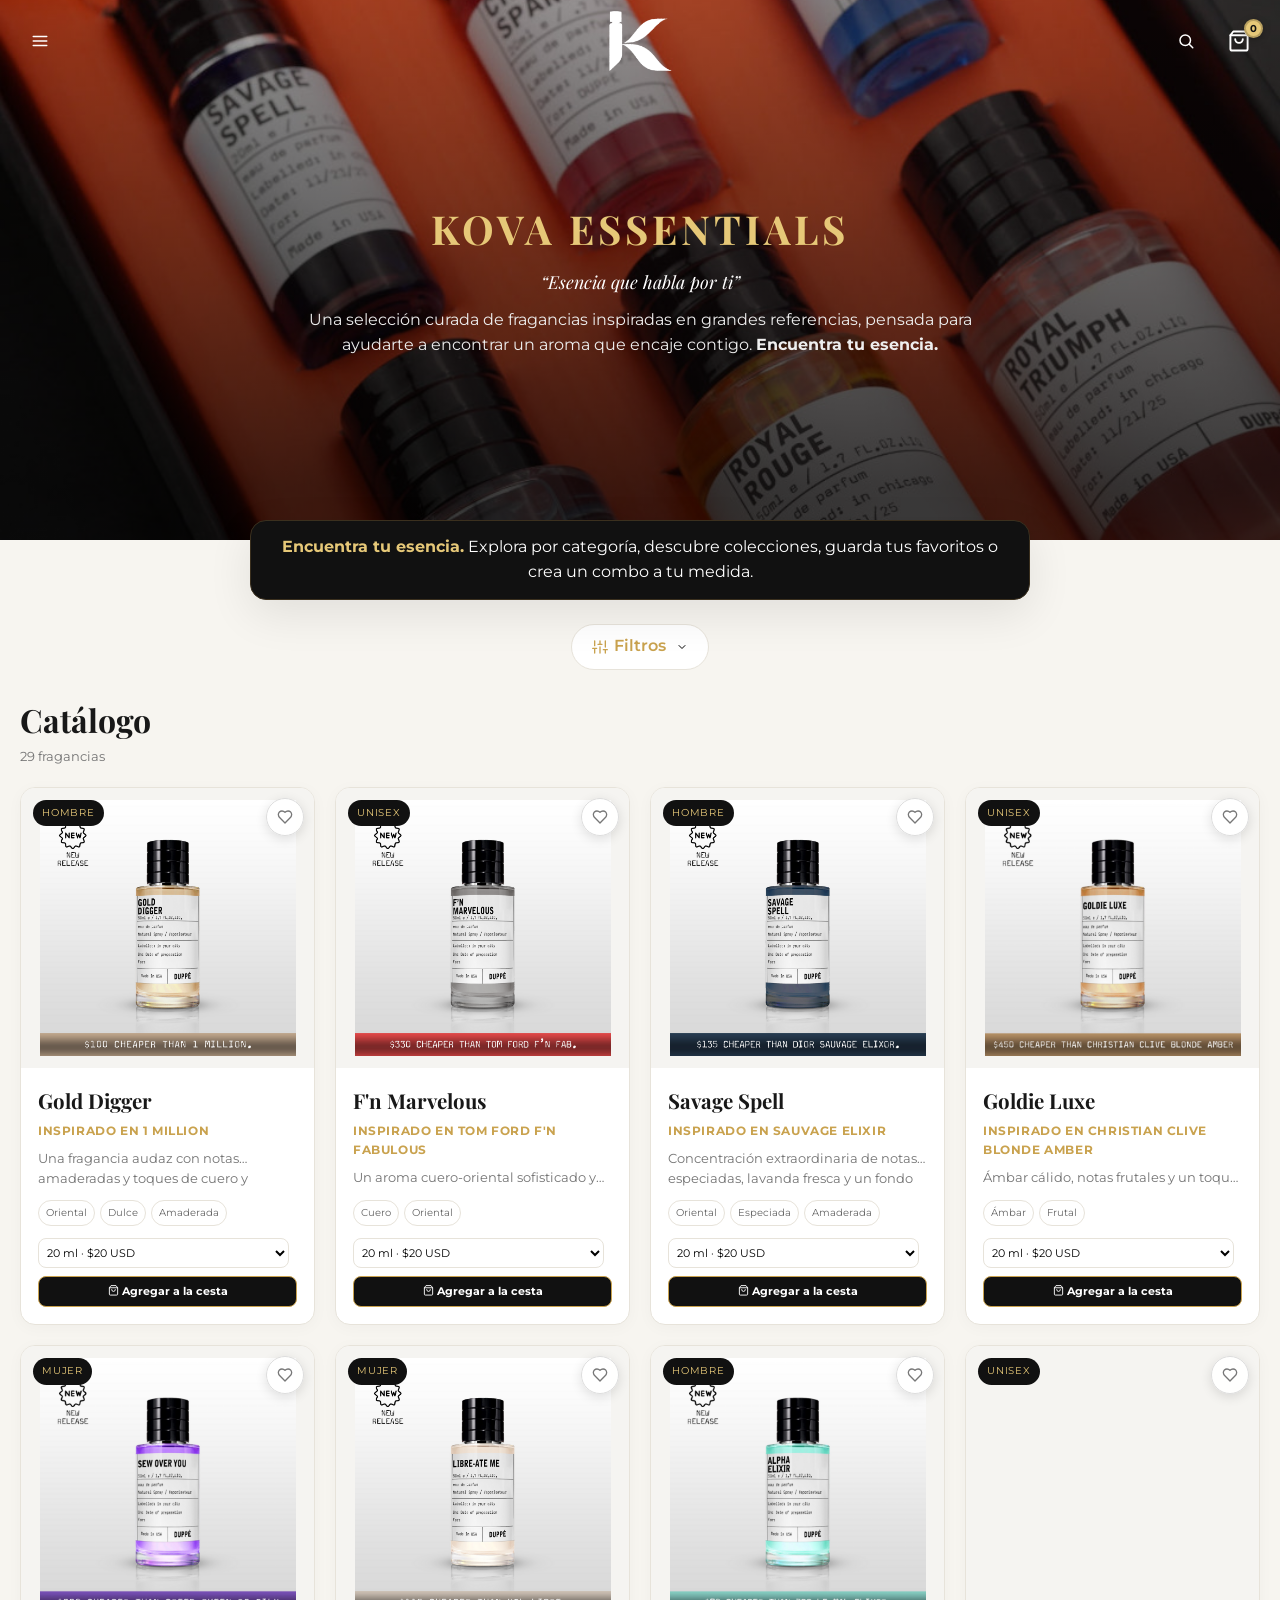
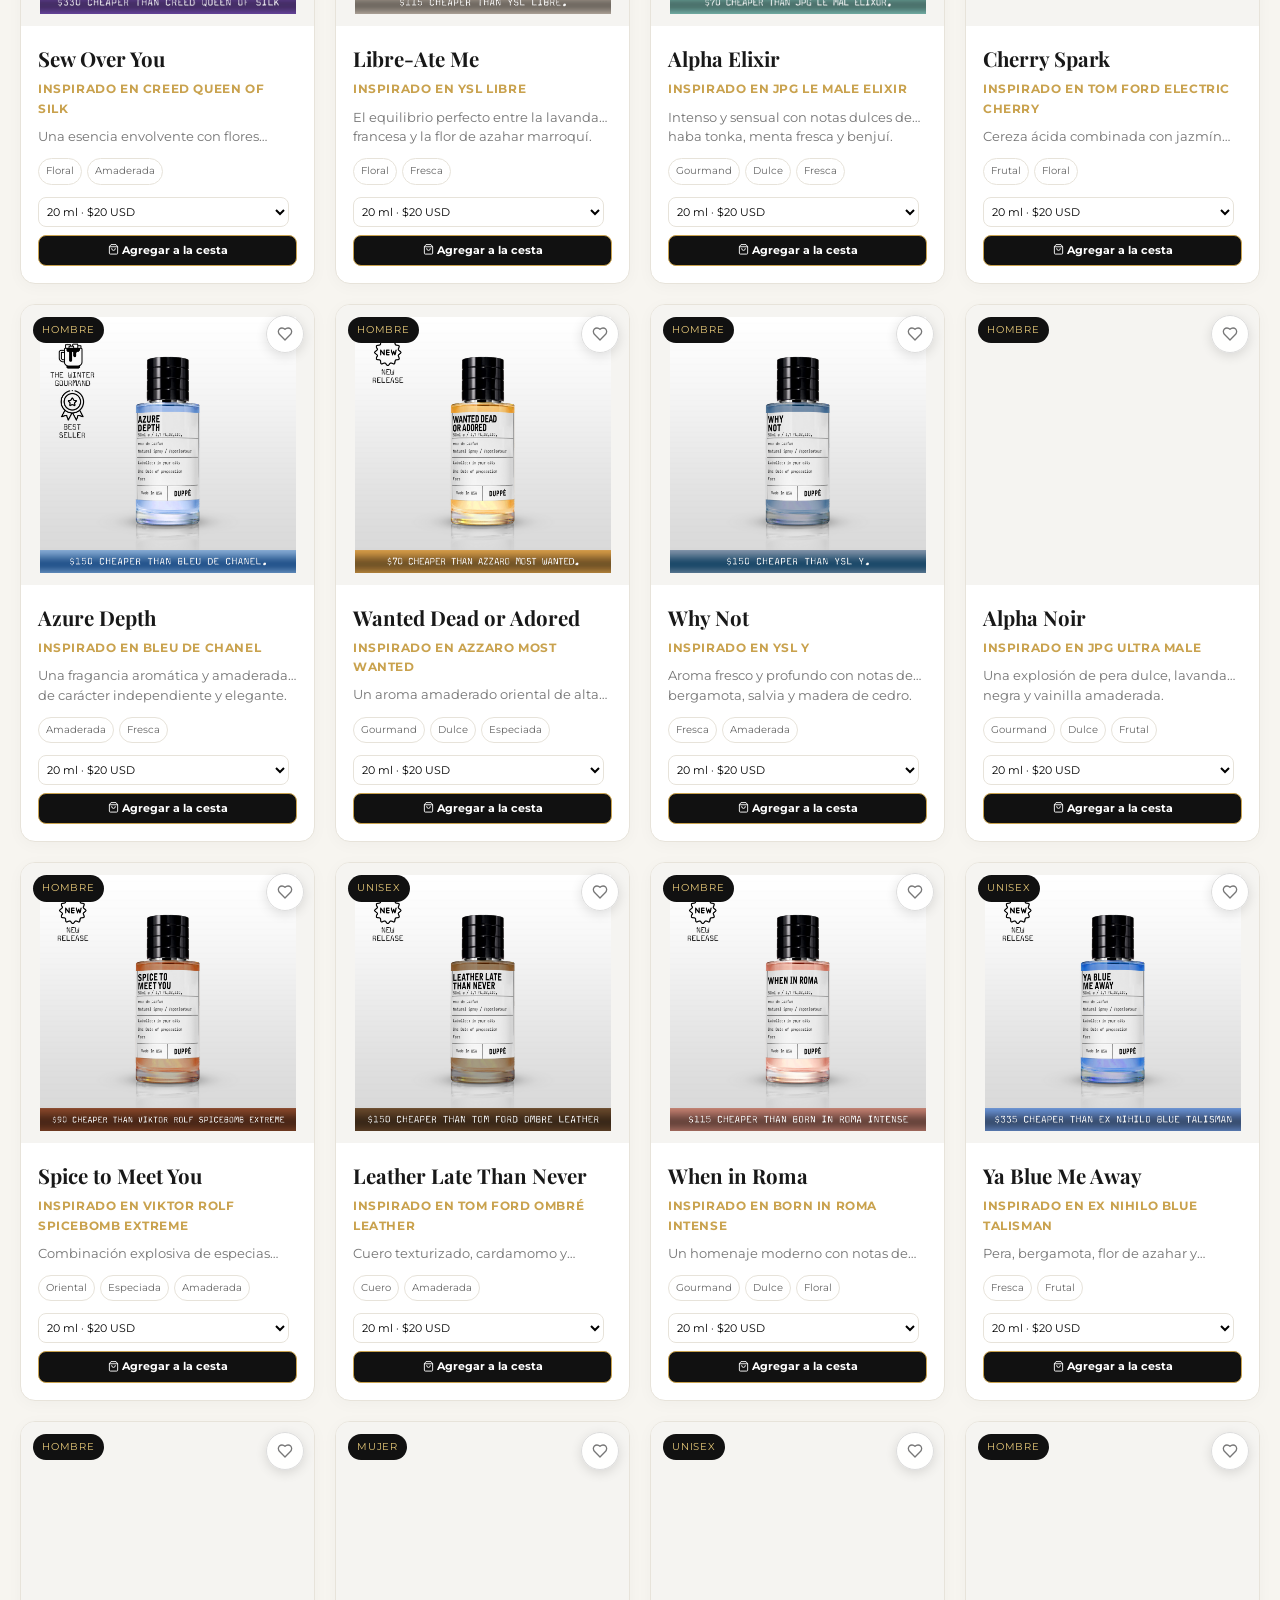
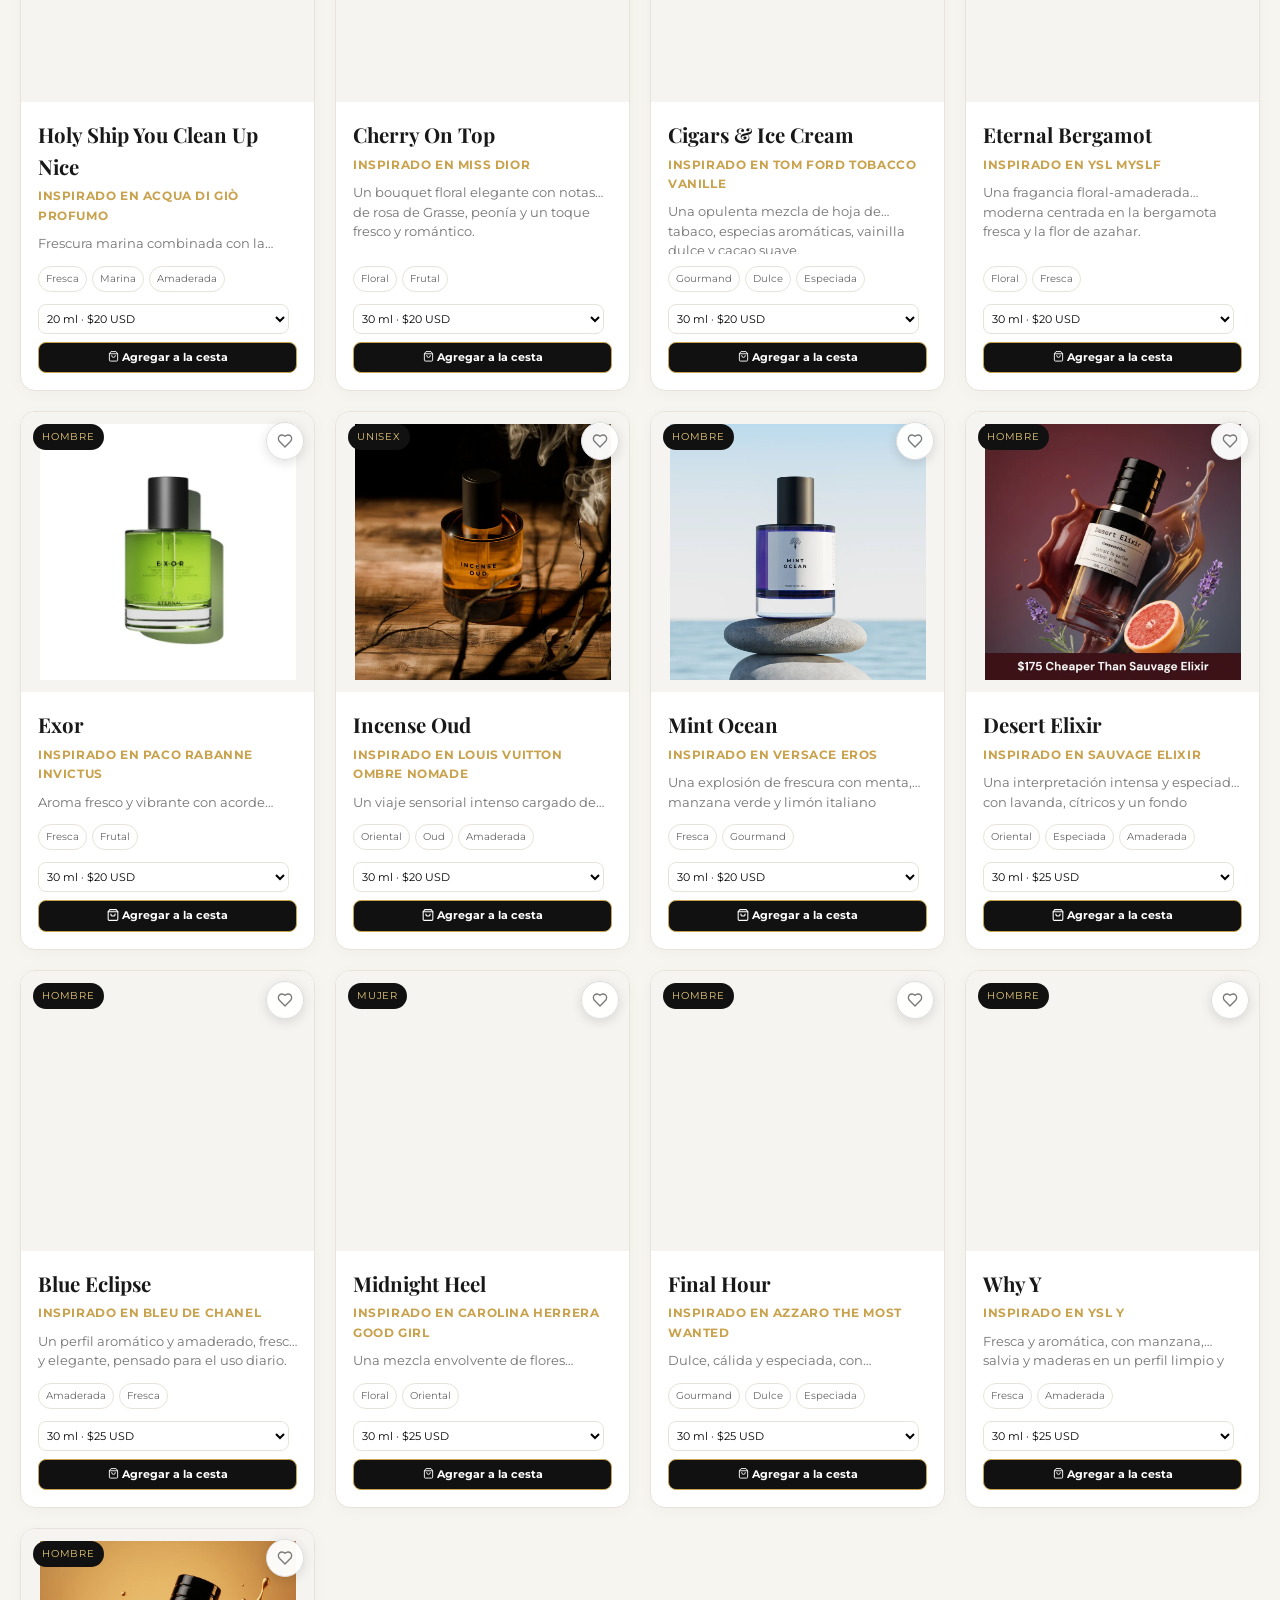
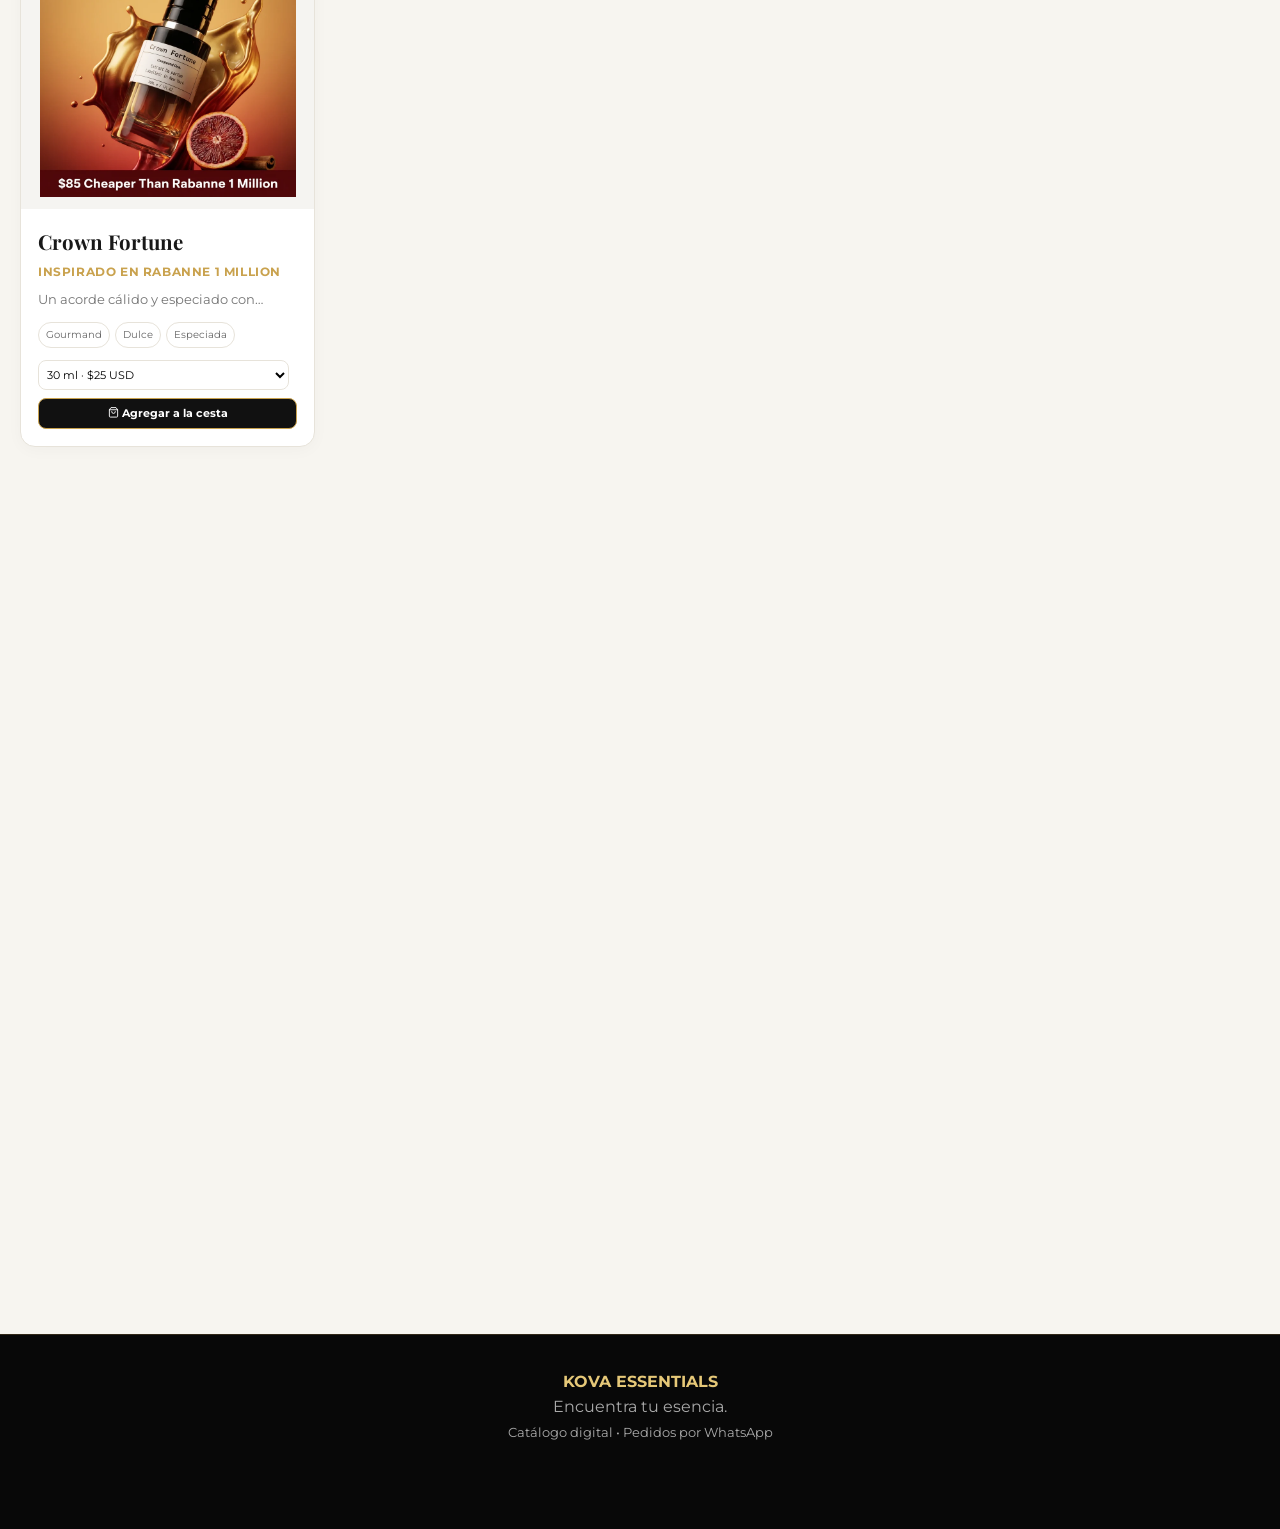
==== commit aeb05d0b: "Add files via upload" ====
--- a/index.html
+++ b/index.html
@@ -445,9 +445,9 @@
       const mv=document.createElement('model-viewer');
       Object.entries({'camera-controls':'','disable-pan':'','disable-zoom':'','interaction-prompt':'none','touch-action':'none','auto-rotate':'','auto-rotate-delay':'0','rotation-per-second':'22deg','environment-image':'neutral','exposure':'1.15','shadow-intensity':'1.1','shadow-softness':'1','camera-orbit':'28deg 80deg auto','min-camera-orbit':'auto 45deg auto','max-camera-orbit':'auto 105deg auto','field-of-view':'24deg','alt':'Frasco 3D de la colección'}).forEach(([a,v])=>mv.setAttribute(a,v));
       mv.addEventListener('load',()=>{$('v3dMsg').textContent='Arrastra para girar el frasco'});
-      mv.addEventListener('error',()=>{$('v3dMsg').textContent='No se pudo cargar el modelo.'});
+      mv.addEventListener('error',()=>{$('v3dMsg').textContent='No se pudo cargar este modelo. Inténtalo de nuevo.'});
       $('v3dStage').appendChild(mv);v3d=mv;
-    }catch(e){console.error('3D:',e);$('v3dMsg').textContent='Tu dispositivo no puede mostrar el 3D.';return}
+    }catch(e){console.error('3D:',e);$('v3dMsg').textContent='No se pudo cargar el 3D. Revisa tu conexión y vuelve a abrirlo.';return}
   }
   v3d.setAttribute('auto-rotate','');setSrc3D(v3dKey);
 }
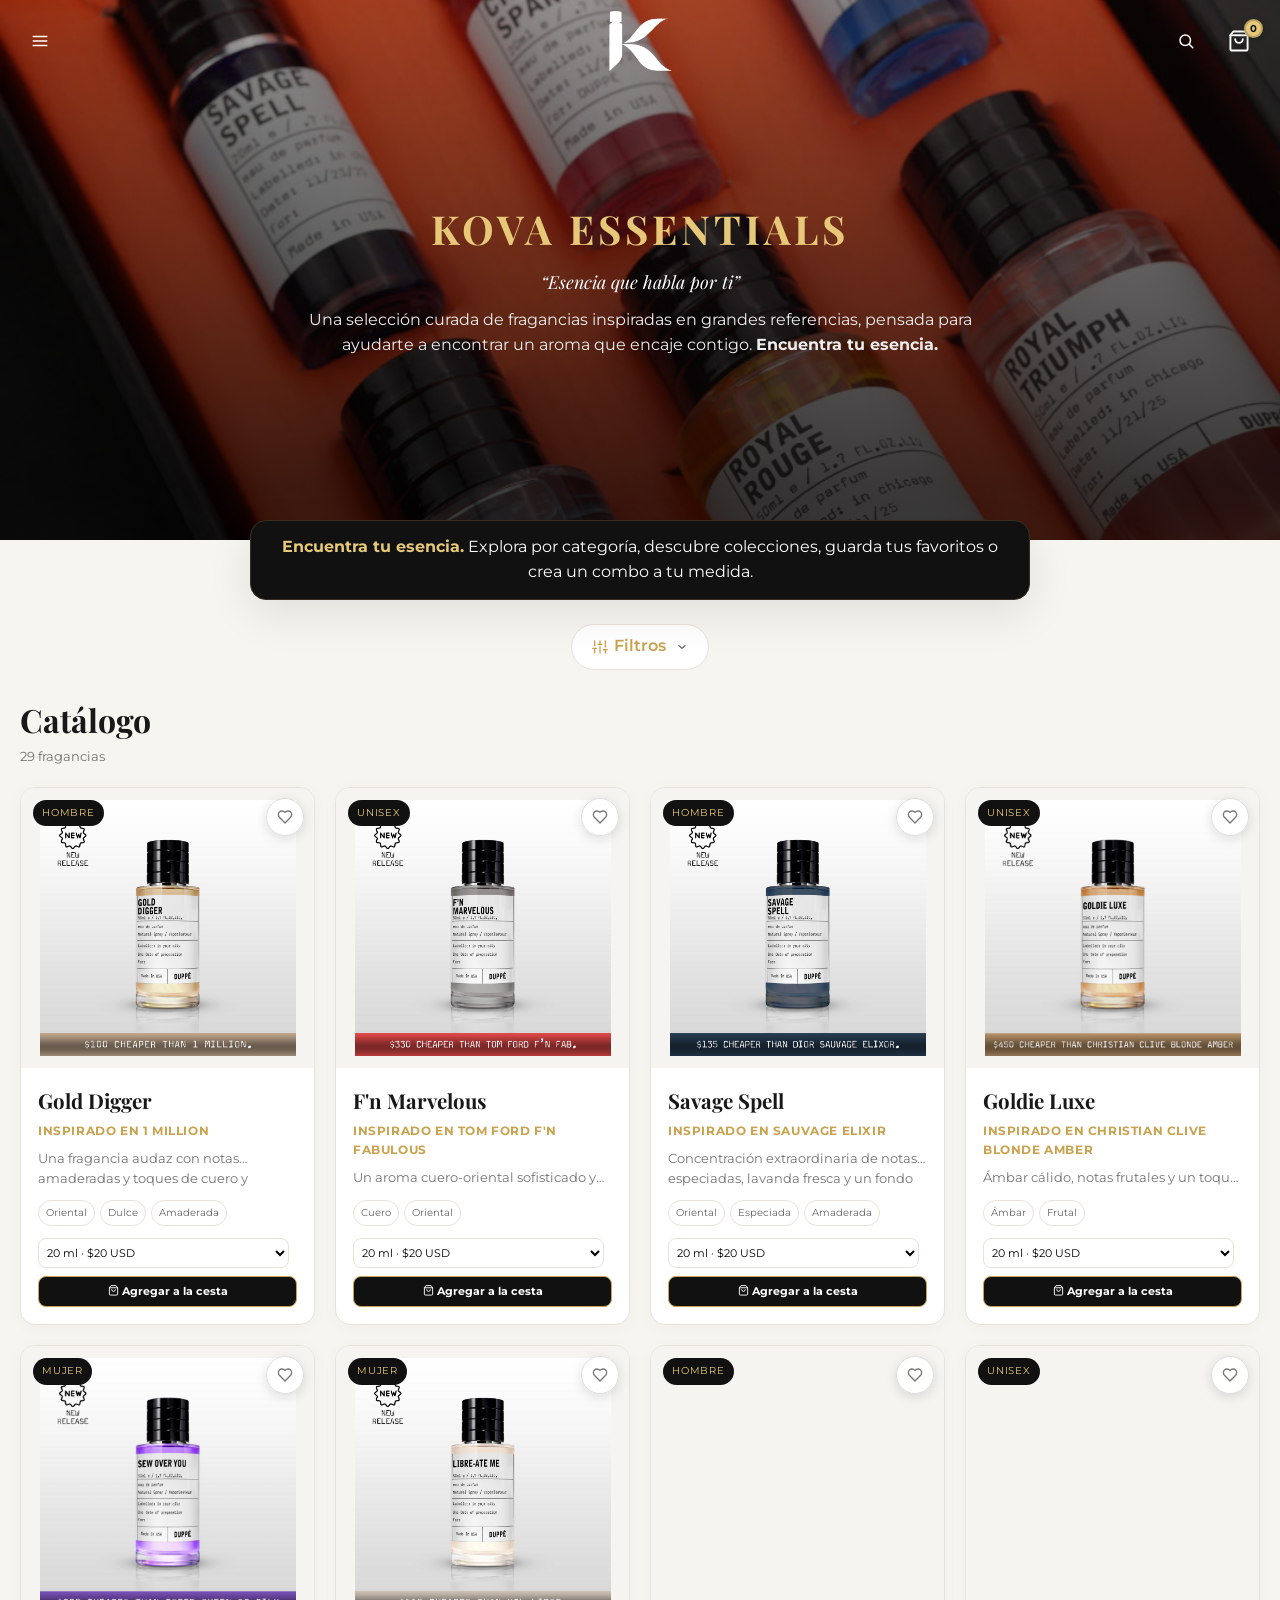
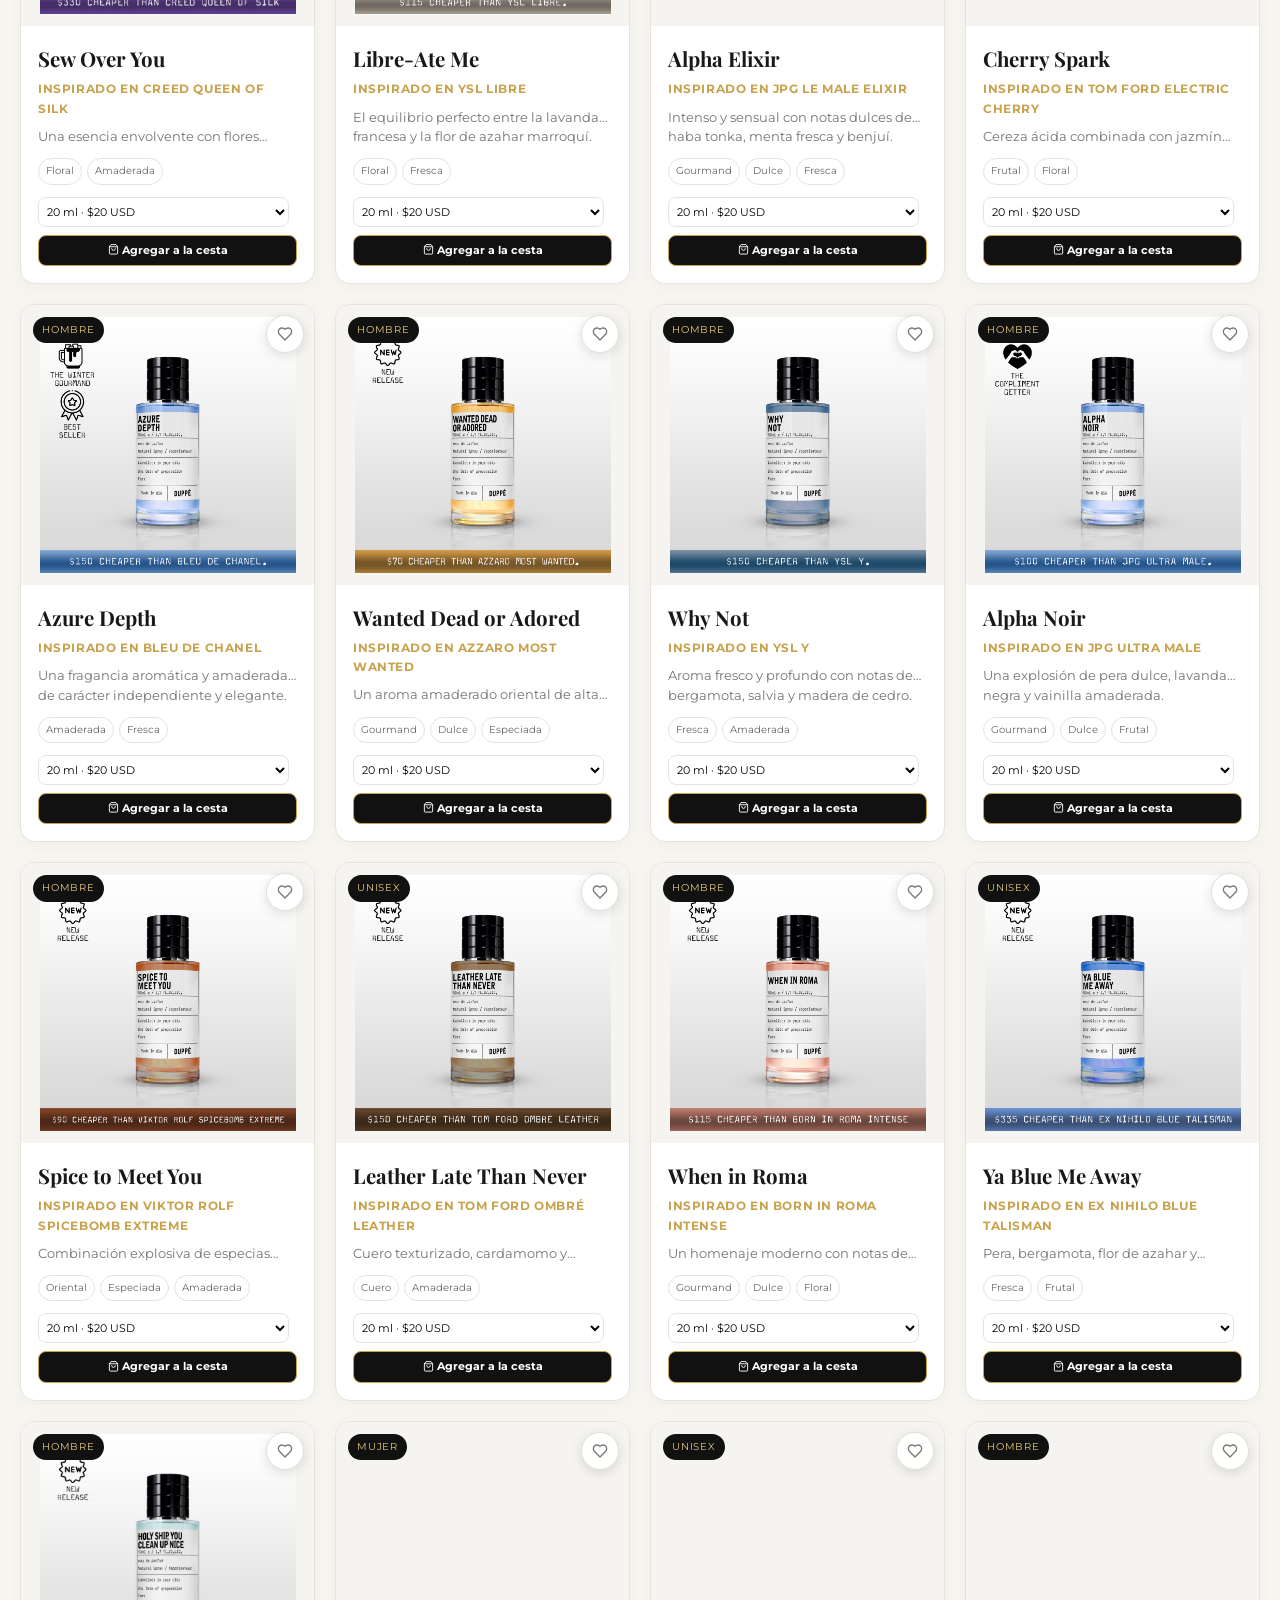
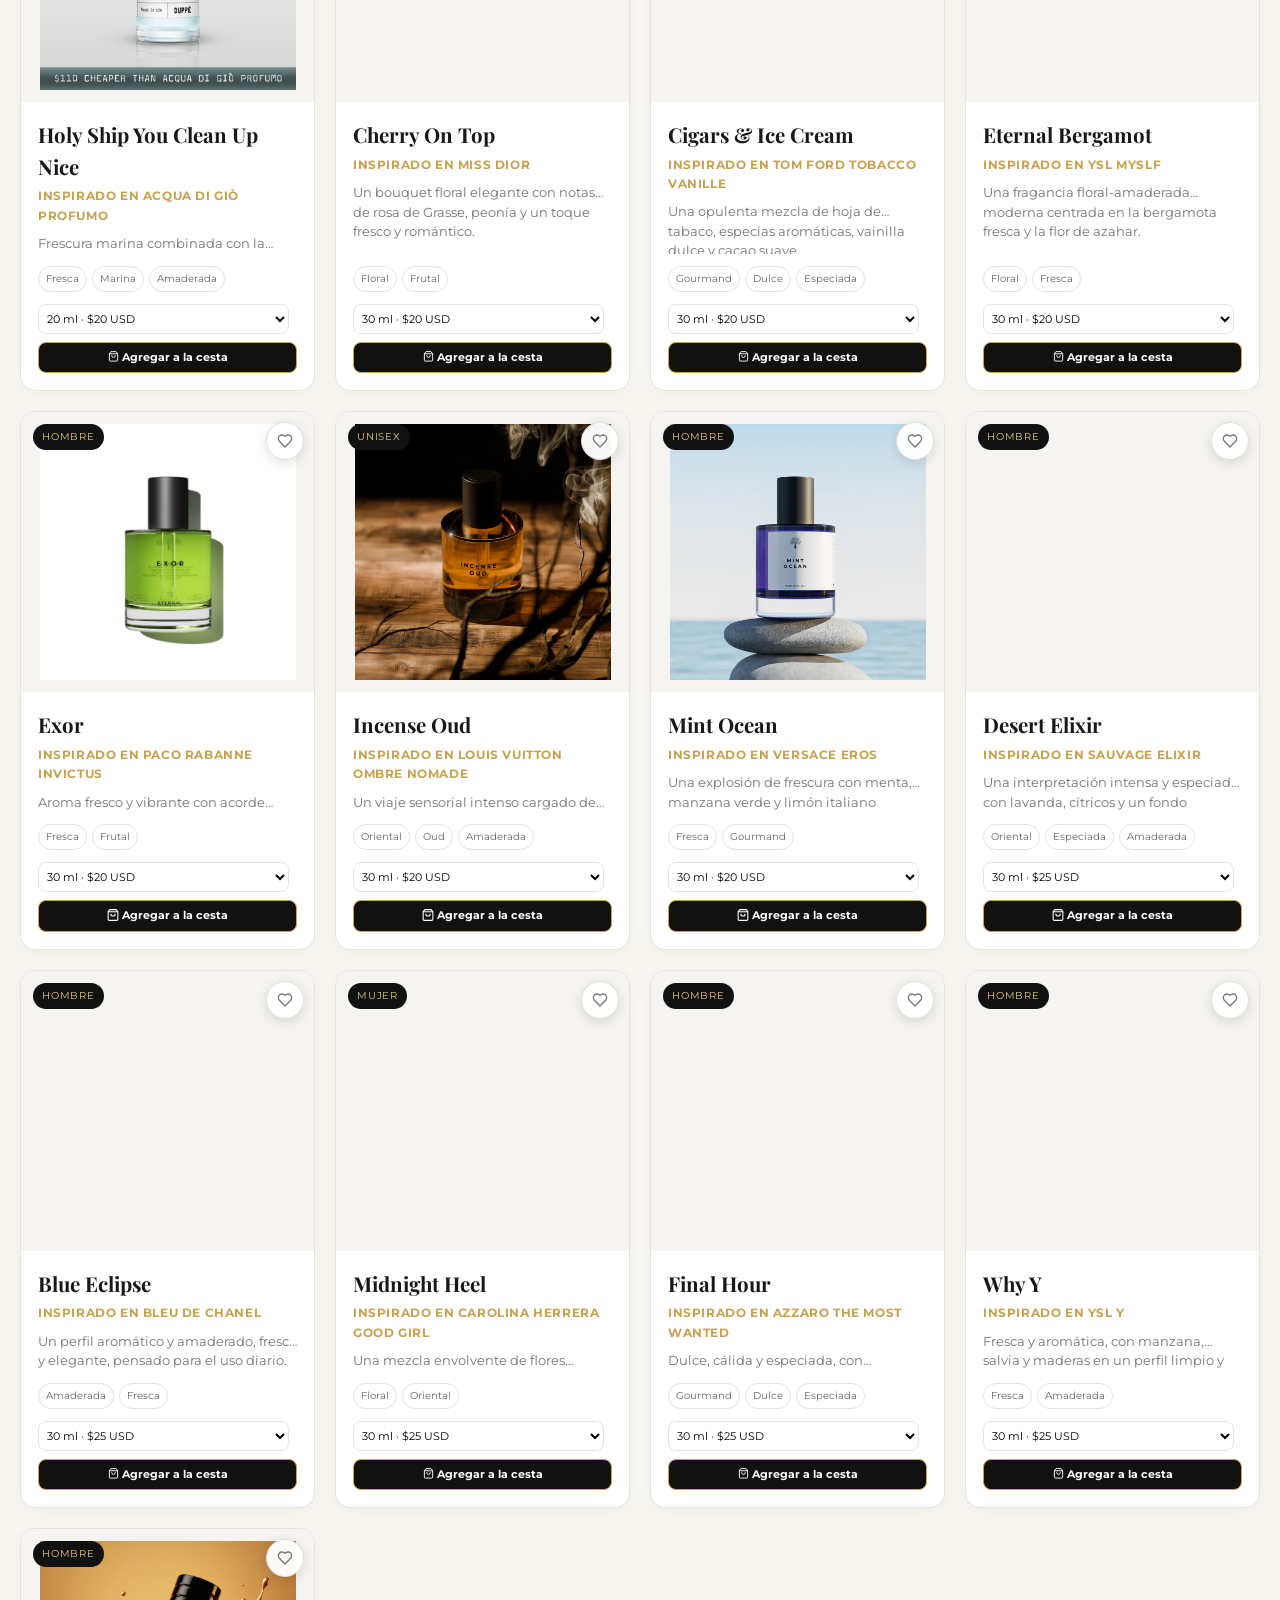
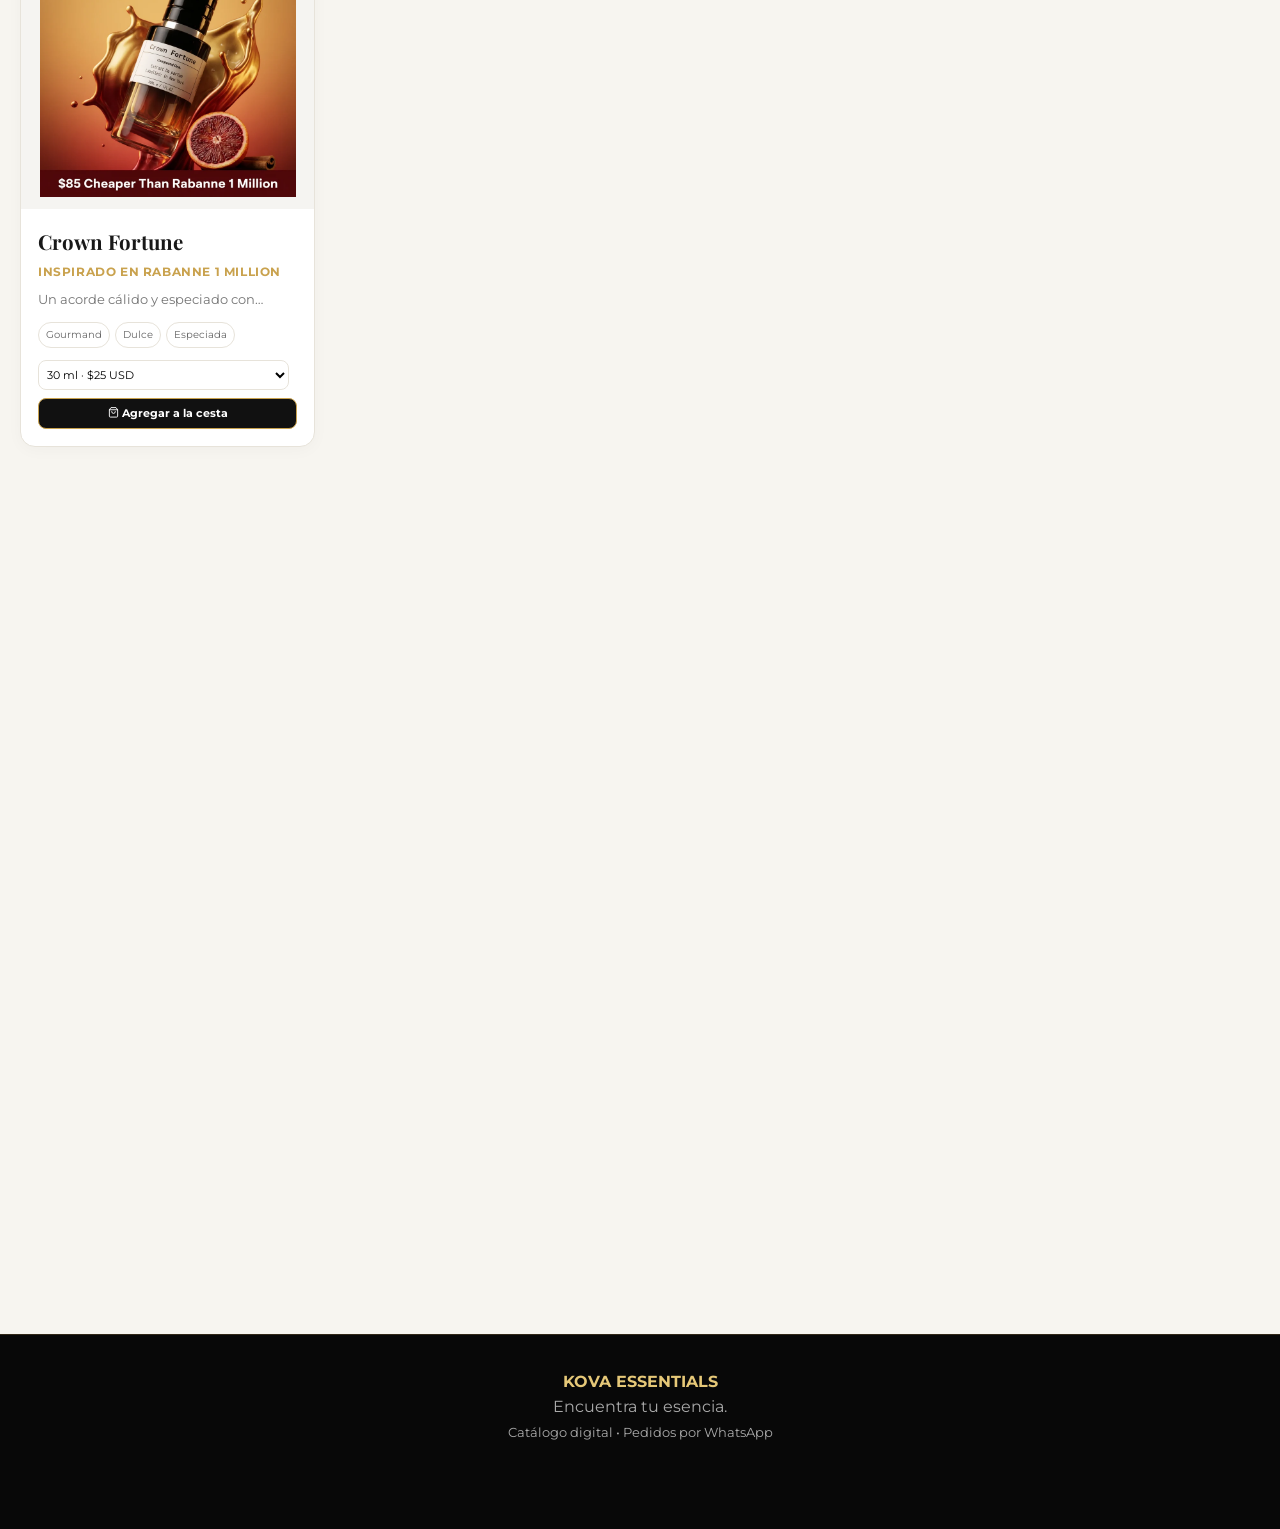
==== commit 736f07e8: "Rename index(1).html to index.html" ====
--- a/index.html
+++ b/index.html
@@ -236,32 +236,6 @@
 /* Barra de scroll oculta; el desplazamiento no cambia */
 html,body,*{scrollbar-width:none;-ms-overflow-style:none}
 html::-webkit-scrollbar,body::-webkit-scrollbar,*::-webkit-scrollbar{width:0;height:0;display:none}
-/* Colecciones en 3D */
-.fa-cube{--i:url("data:image/svg+xml,%3Csvg xmlns=%22http://www.w3.org/2000/svg%22 viewBox=%220 0 24 24%22 fill=%22none%22 stroke=%22black%22 stroke-width=%222%22 stroke-linecap=%22round%22 stroke-linejoin=%22round%22%3E%3Cpath d=%22M21 8a2 2 0 0 0-1-1.73l-7-4a2 2 0 0 0-2 0l-7 4A2 2 0 0 0 3 8v8a2 2 0 0 0 1 1.73l7 4a2 2 0 0 0 2 0l7-4A2 2 0 0 0 21 16Z%22/%3E%3Cpath d=%22m3.3 7 8.7 5 8.7-5%22/%3E%3Cpath d=%22M12 22V12%22/%3E%3C/svg%3E")}
-.drawer-body>*:nth-child(7){animation-delay:.42s}
-#view3d{position:fixed;top:var(--shift,0px);left:0;right:0;bottom:0;z-index:1500;display:flex;flex-direction:column;background:radial-gradient(circle at 50% 38%,#1d170c 0%,#080808 62%);color:#f4f1ea;opacity:0;visibility:hidden;transition:opacity .45s ease,visibility 0s linear .45s}
-#view3d.open{opacity:1;visibility:visible;transition:opacity .45s ease,visibility 0s}
-.v3d-top{display:flex;align-items:center;justify-content:space-between;padding:calc(14px + env(safe-area-inset-top,0px)) 18px 6px 22px}
-.v3d-top strong{display:block;font-family:'Playfair Display',serif;font-weight:500;letter-spacing:.04em;color:var(--gold2)}
-#v3dClose{width:42px;height:42px;border-radius:50%;border:1px solid #2e271a;background:rgba(255,255,255,.06);display:grid;place-items:center;font-size:1.1rem;color:#fff}
-#v3dStage{position:absolute;top:0;left:0;right:0;bottom:clamp(250px,36%,340px);z-index:0}
-#v3dStage model-viewer{width:100%;height:100%;background:transparent;--poster-color:transparent;outline:none}
-#view3d>*:not(#v3dStage){position:relative;z-index:1;pointer-events:none}
-#view3d button{pointer-events:auto;-webkit-appearance:none;appearance:none}
-#view3d{color-scheme:dark}
-.v3d-top{margin-bottom:auto}
-.v3d-msg{text-align:left;color:#8d887d;font-size:.78rem;min-height:1.2em;margin-top:2px}
-.v3d-info{text-align:center;padding:6px 22px 0}
-#v3dName{font-family:'Playfair Display',serif;font-weight:500;font-size:1.8rem;line-height:1.1;letter-spacing:-.015em}
-#v3dDesc{color:#aaa59a;font-size:.82rem;margin-top:4px}
-.v3d-tabs{display:flex;gap:8px;justify-content:center;flex-wrap:wrap;padding:12px 16px 2px}
-.v3d-tabs button{padding:9px 16px;border-radius:980px;border:1px solid #3a3120;background:rgba(255,255,255,.05);font-size:.84rem;color:#e8e4da}
-.v3d-tabs button.on{background:var(--gold);border-color:var(--gold);color:#111;font-weight:600}
-.v3d-sw{display:flex;gap:14px;justify-content:center;padding:10px 10px 2px}
-.v3d-sw button{width:28px;height:28px;border-radius:50%;border:2px solid transparent;box-shadow:0 0 0 1px #3a3120}
-.v3d-sw button.on{border-color:var(--gold2)}
-#v3dGo{margin:8px 18px calc(14px + env(safe-area-inset-bottom,0px));padding:14px;border-radius:980px;background:var(--gold);color:#111;font-weight:600;font-size:.92rem}
-@media (prefers-reduced-motion:reduce){#view3d,#view3d.open{transition-duration:.01ms!important}}
 </style></head>
 <body class="loading">
 <div id="preloader" role="status" aria-label="Cargando"><div class="pl-inner"><img class="pl-logo" src="img/kova-k-blanca-transparente.png" alt="" width="92" height="92"><div class="pl-brand">KOVA ESSENTIALS</div><div class="pl-bar"><span></span></div></div></div>
@@ -273,7 +247,6 @@
 <div class="menu-sub"><button data-category="todos">Todos</button><button data-category="hombre">Hombre</button><button data-category="mujer">Mujer</button><button data-category="unisex">Unisex</button></div>
 <button data-jump="collections"><i class="fa-solid fa-table-cells-large"></i><span>Colecciones</span></button>
 <button data-jump="combo"><i class="fa-solid fa-gift"></i><span>Crea tu Combo</span></button>
-<button data-jump="view3d" id="menu3d"><i class="fa-solid fa-cube"></i><span>Colecciones en 3D</span></button>
 <div class="menu-sep"></div>
 <button data-jump="favorites" id="menuFav"><i class="fa-regular fa-heart" id="menuFavIcon"></i><span>Favoritos</span><span class="menu-count" id="menuFavCount"></span></button>
 </div>
@@ -311,13 +284,6 @@
 <section class="section" id="collections"><div class="section-title"><div><h2>Colecciones</h2><small>Explora por universo</small></div></div><div class="collection-grid"><button class="collection" data-collection="duppe"><h3>Duppé</h3><small>Inspiraciones de la colección principal</small></button><button class="collection" data-collection="eternals"><h3>Eternals Perfume Oil</h3><small>Una línea para descubrir nuevas esencias</small></button><button class="collection" data-collection="compoundone"><h3>Compound One</h3><small>Extrait de Parfum · 30 ml</small></button><button class="collection future" disabled><h3>Victoria’s Secret</h3><small>Próximamente</small></button><button class="collection future" disabled><h3>Orientales & Turcos</h3><small>Próximamente</small></button></div></section>
 <section class="section" id="combo"><div class="section-title"><div><h2>Crea tu Combo</h2><small>Elige 4 o más fragancias y obtén descuento: 10% con 4 y 15% con 6.</small></div></div><div class="combo"><div class="combo-grid"><div><div class="combo-list" id="comboList"></div></div><div class="combo-summary"><div class="summary-line"><span>Fragancias</span><span id="comboQty">0</span></div><div class="summary-line"><span>Subtotal</span><span id="comboSubtotal">$0 USD</span></div><div class="summary-line"><span>Descuento</span><span id="comboDiscount">$0 USD</span></div><div class="summary-line total"><span>Total</span><span id="comboTotal">$0 USD</span></div><small id="comboHint" style="color:#999">Selecciona al menos 4 fragancias.</small><button class="combo-btn" id="addCombo" disabled><i class="fa-solid fa-plus"></i> Agregar combo a la cesta</button></div></div></div></section>
 <footer><strong>KOVA ESSENTIALS</strong><p>Encuentra tu esencia.</p><small>Catálogo digital • Pedidos por WhatsApp</small></footer>
-<div id="view3d" role="dialog" aria-modal="true" aria-label="Colecciones en 3D">
-<div class="v3d-top"><div><strong>Colecciones</strong><p id="v3dMsg" class="v3d-msg"></p></div><button id="v3dClose" aria-label="Cerrar"><i class="fa-solid fa-xmark"></i></button></div>
-<div id="v3dStage"></div>
-<div class="v3d-info"><h2 id="v3dName"></h2><p id="v3dDesc"></p></div>
-<div class="v3d-tabs" id="v3dTabs"><button data-k="duppe">Duppé</button><button data-k="eternals">Eternals</button><button data-k="compoundone">Compound One</button></div>
-<button id="v3dGo"></button>
-</div>
 <div class="cart-overlay" id="overlay"></div><aside class="cart" id="cart" role="dialog" aria-modal="true" aria-label="Cesta de compras"><div class="cart-head"><strong>Tu cesta</strong><button id="closeCart" aria-label="Cerrar cesta"><i class="fa-solid fa-xmark"></i></button></div><div class="cart-body" id="cartItems"></div><div class="cart-foot"><div class="total"><span>Total</span><b id="cartTotal">$0 USD</b></div><a class="wa" id="sendWhatsApp" href="#"><i class="fa-brands fa-whatsapp"></i> Pedir por WhatsApp</a></div></aside>
 <div class="modal" id="detailModal" role="dialog" aria-modal="true" aria-label="Detalle del producto"><div class="modal-box"><button class="modal-close" id="detailClose" aria-label="Cerrar"><i class="fa-solid fa-xmark"></i></button><div id="detailContent"></div></div></div>
 <script>
@@ -387,7 +353,7 @@
   $('sendWhatsApp').href=cart.length?`https://wa.me/${WHATSAPP}?text=${encodeURIComponent(msg)}`:'#';
 }
 function qty(i,d){if(!cart[i]||cart[i].combo)return;cart[i].quantity+=d;if(cart[i].quantity<=0)cart.splice(i,1);save();updateCart()} function removeItem(i){cart.splice(i,1);save();updateCart()}
-function lockPage(){document.body.classList.add('modal-open')} function unlockPage(){if(!$('cart').classList.contains('open')&&!$('detailModal').classList.contains('open')&&!$('explore').classList.contains('open')&&!$('view3d').classList.contains('open'))document.body.classList.remove('modal-open')} let cartFocus=null,detailFocus=null;
+function lockPage(){document.body.classList.add('modal-open')} function unlockPage(){if(!$('cart').classList.contains('open')&&!$('detailModal').classList.contains('open')&&!$('explore').classList.contains('open'))document.body.classList.remove('modal-open')} let cartFocus=null,detailFocus=null;
 function openCart(){cartFocus=document.activeElement;$('cart').classList.add('open');$('overlay').classList.add('open');$('cartToggle').setAttribute('aria-expanded','true');lockPage();setTimeout(()=>$('closeCart').focus(),50)} function closeCart(){$('cart').classList.remove('open');$('overlay').classList.remove('open');$('cartToggle').setAttribute('aria-expanded','false');unlockPage();(cartFocus&&cartFocus.focus?cartFocus:$('cartToggle')).focus()}
 function closeDetail(){$('detailModal').classList.remove('open');unlockPage();if(detailFocus&&detailFocus.focus)detailFocus.focus()}
 function closeExplore(){$('explore').classList.remove('open');$('exploreBtn').setAttribute('aria-expanded','false');unlockPage()}
@@ -425,42 +391,11 @@
   if(!$('explore').contains(e.target) && $('explore').classList.contains('open')){closeExplore();
   }
 });
-/* ===== Colecciones en 3D (se carga solo al abrirlo) ===== */
-const C3D={duppe:{n:'Duppé',d:'Leather Late Than Never. Made in USA.'},eternals:{n:'Eternals',d:'Cigars & Icecream. Perfume oil.'},compoundone:{n:'Compound One',d:'Creamy Vanilla. Labelled: in New York.'}};
-const MODELS={duppe:'models/leather_late_than_never.glb',eternals:'models/cigars_and_icecream.glb',compoundone:'models/compound_one_creamy_vanilla.glb'};
-let v3d=null,v3dKey='duppe',v3dFocus=null;
-const ok3D=(()=>{try{const c=document.createElement('canvas');return !!(c.getContext('webgl2')||c.getContext('webgl'))}catch(e){return false}})();
-if(!ok3D)$('menu3d').style.display='none';
-function paint3D(){const c=C3D[v3dKey];$('v3dName').textContent=c.n;$('v3dDesc').textContent=c.d;$('v3dGo').textContent=`Ver el catálogo de ${c.n}`;
-  document.querySelectorAll('#v3dTabs button').forEach(b=>b.classList.toggle('on',b.dataset.k===v3dKey));
-}
-function setSrc3D(k){$('v3dMsg').textContent='Cargando…';v3d.src=MODELS[k]}
-function pick3D(k){v3dKey=k;paint3D();if(v3d)setSrc3D(k)}
-async function open3D(){
-  v3dFocus=document.activeElement;$('view3d').classList.add('open');lockPage();paint3D();
-  setTimeout(()=>$('v3dClose').focus({preventScroll:true}),60);
-  if(!v3d){$('v3dMsg').textContent='Cargando…';
-    try{
-      await import('https://cdn.jsdelivr.net/npm/@google/model-viewer@3.5.0/dist/model-viewer.min.js');
-      const mv=document.createElement('model-viewer');
-      Object.entries({'camera-controls':'','disable-pan':'','disable-zoom':'','interaction-prompt':'none','touch-action':'none','auto-rotate':'','auto-rotate-delay':'0','rotation-per-second':'22deg','environment-image':'neutral','exposure':'1.15','shadow-intensity':'1.1','shadow-softness':'1','camera-orbit':'28deg 80deg auto','min-camera-orbit':'auto 45deg auto','max-camera-orbit':'auto 105deg auto','field-of-view':'24deg','alt':'Frasco 3D de la colección'}).forEach(([a,v])=>mv.setAttribute(a,v));
-      mv.addEventListener('load',()=>{$('v3dMsg').textContent='Arrastra para girar el frasco'});
-      mv.addEventListener('error',()=>{$('v3dMsg').textContent='No se pudo cargar este modelo. Inténtalo de nuevo.'});
-      $('v3dStage').appendChild(mv);v3d=mv;
-    }catch(e){console.error('3D:',e);$('v3dMsg').textContent='No se pudo cargar el 3D. Revisa tu conexión y vuelve a abrirlo.';return}
-  }
-  v3d.setAttribute('auto-rotate','');setSrc3D(v3dKey);
-}
-function close3D(){$('view3d').classList.remove('open');if(v3d)v3d.removeAttribute('auto-rotate');unlockPage();if(v3dFocus&&v3dFocus.focus)v3dFocus.focus()}
-document.querySelectorAll('#v3dTabs button').forEach(b=>b.addEventListener('click',()=>pick3D(b.dataset.k)));
-$('v3dClose').addEventListener('click',close3D);
-$('v3dGo').addEventListener('click',()=>{filters.collection=v3dKey;$('collectionFilter').value=v3dKey;render();close3D();setTimeout(()=>$('catalog').scrollIntoView({behavior:'smooth'}),350)});
 $('menuOverlay').addEventListener('click',closeExplore);$('menuWa').addEventListener('click',closeExplore);
 document.querySelectorAll('.explore-menu button').forEach(b=>b.addEventListener('click',()=>{
   if(b.dataset.category){
     filters.category=b.dataset.category;$('categoryFilter').value=b.dataset.category;filters.family='todos';filters.collection='todos';filters.favorites=false;$('familyFilter').value='todos';$('collectionFilter').value='todos';render();updateFavButtons();$('catalog').scrollIntoView({behavior:'smooth'})
   }else if(b.dataset.jump){
-    if(b.dataset.jump==='view3d'){closeExplore();setTimeout(open3D,300);return}
     if(b.dataset.jump==='favorites'){filters.category='todos';filters.family='todos';filters.collection='todos';filters.favorites=true;$('categoryFilter').value='todos';$('familyFilter').value='todos';$('collectionFilter').value='todos';render();updateFavButtons();$('catalog').scrollIntoView({behavior:'smooth'})
     }else{document.getElementById(b.dataset.jump)?.scrollIntoView({behavior:'smooth'})}
   }
@@ -470,8 +405,7 @@
 document.addEventListener('keydown',e=>{
   const cartOpen=$('cart').classList.contains('open'),modalOpen=$('detailModal').classList.contains('open');
   if(e.key==='Escape'){
-    if($('view3d').classList.contains('open'))close3D();
-    else if(modalOpen)closeDetail();
+    if(modalOpen)closeDetail();
     else if(cartOpen)closeCart();
     else if($('explore').classList.contains('open')){closeExplore();$('exploreBtn').focus()}
     else if(hdrSearching){$('barSearch').value='';queueSearch();setSearch(false);$('searchToggle').focus()}
